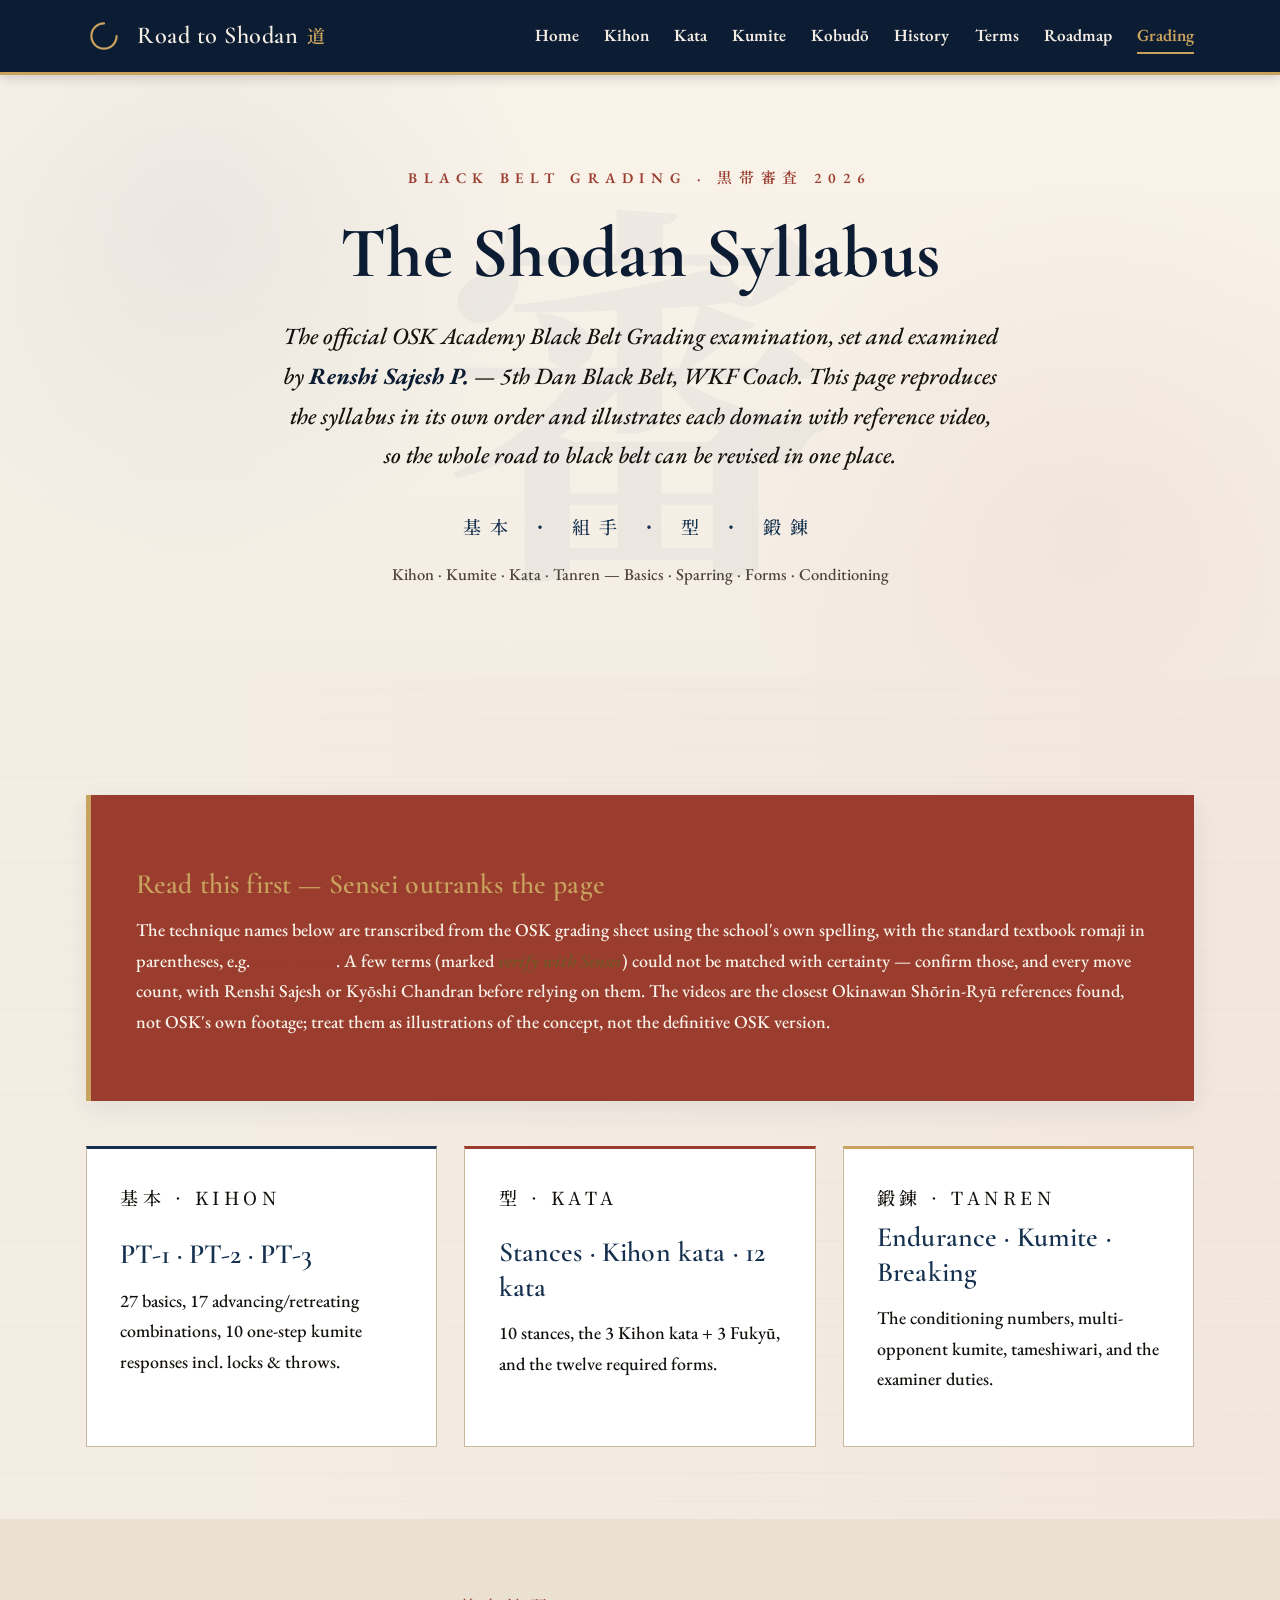
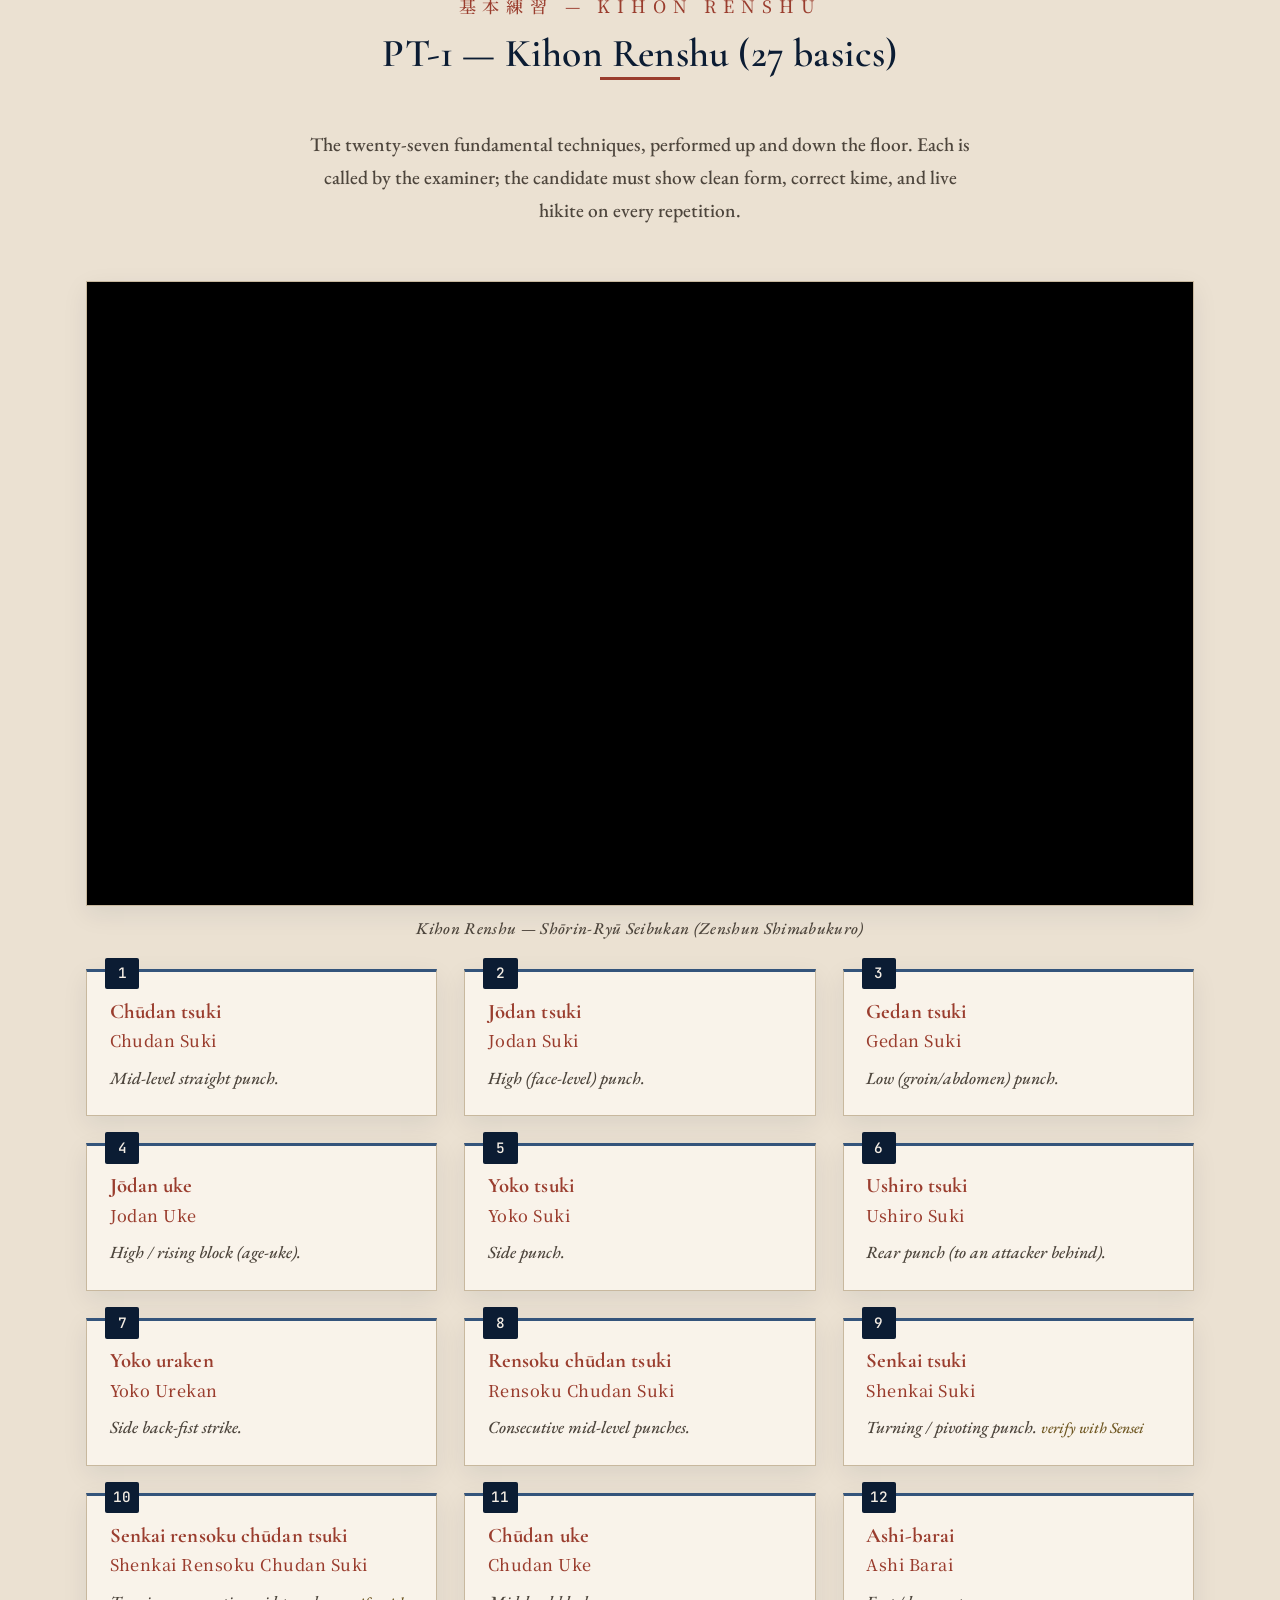
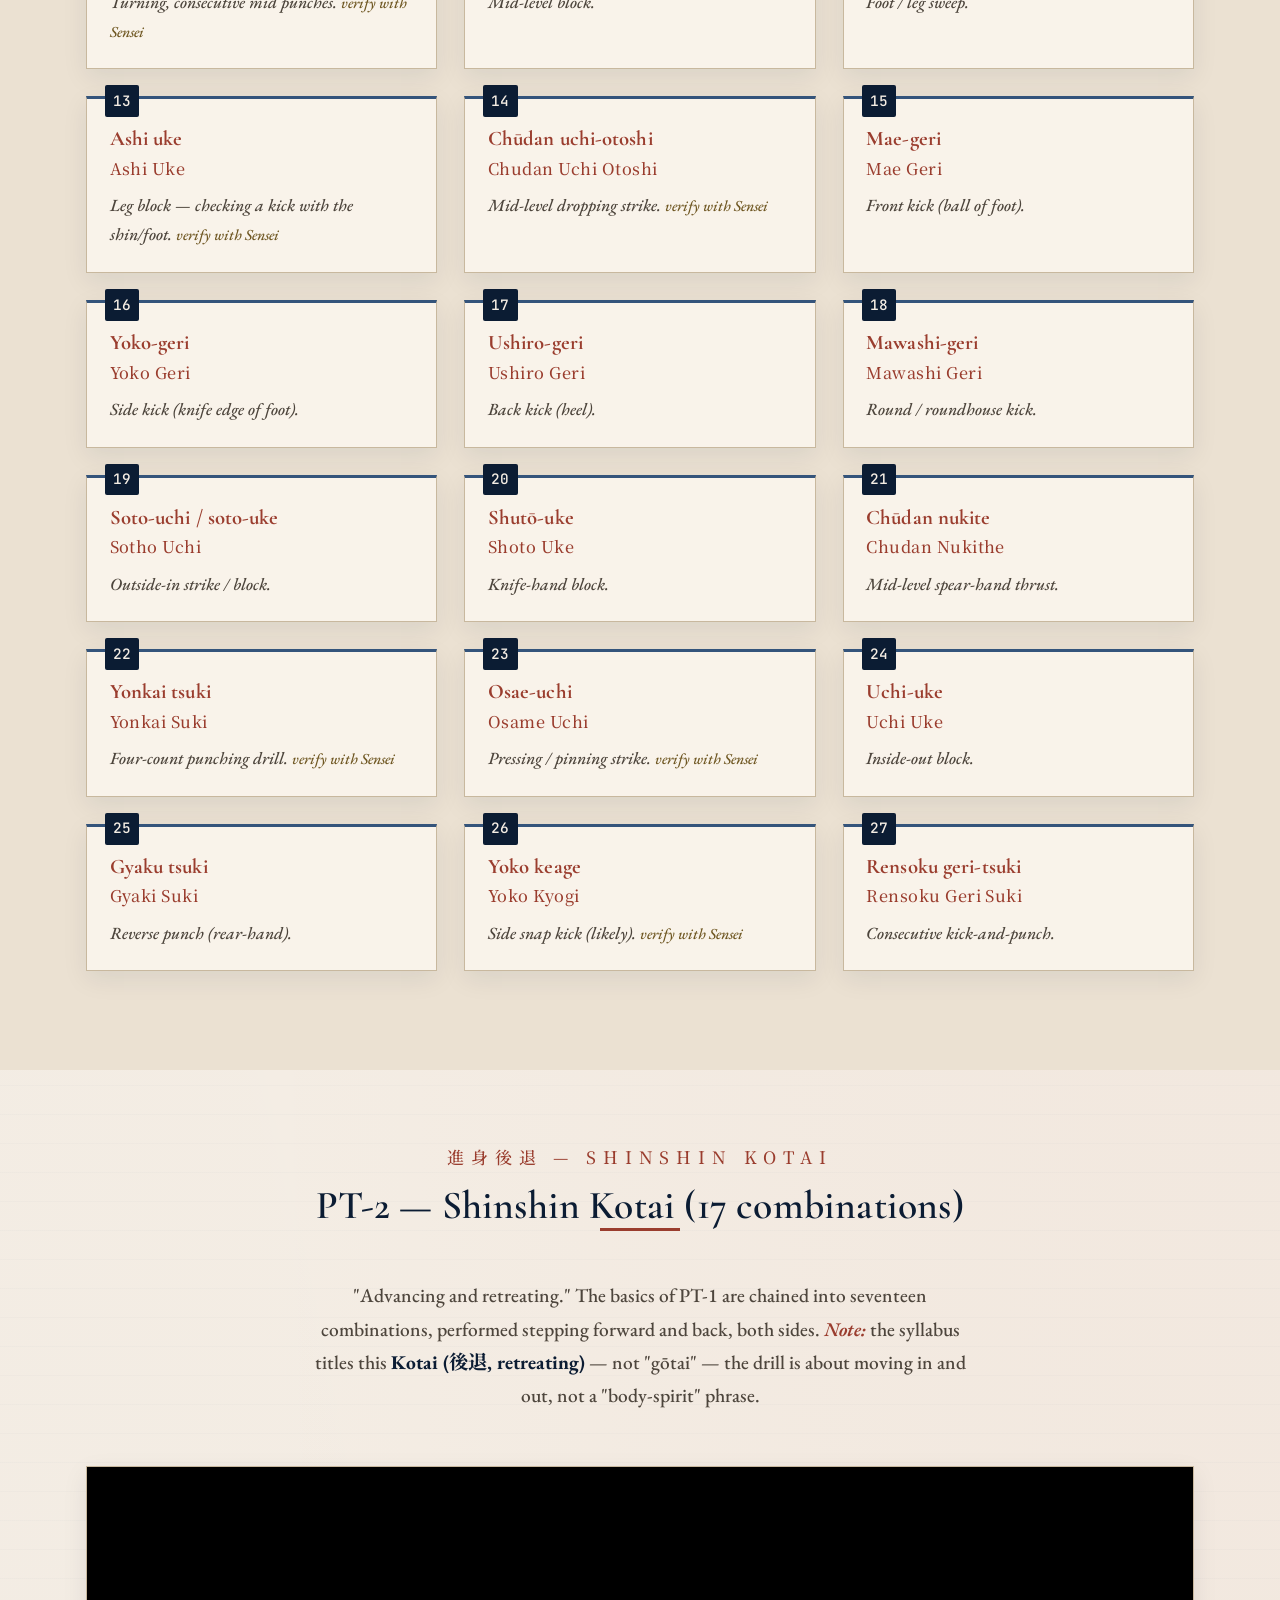
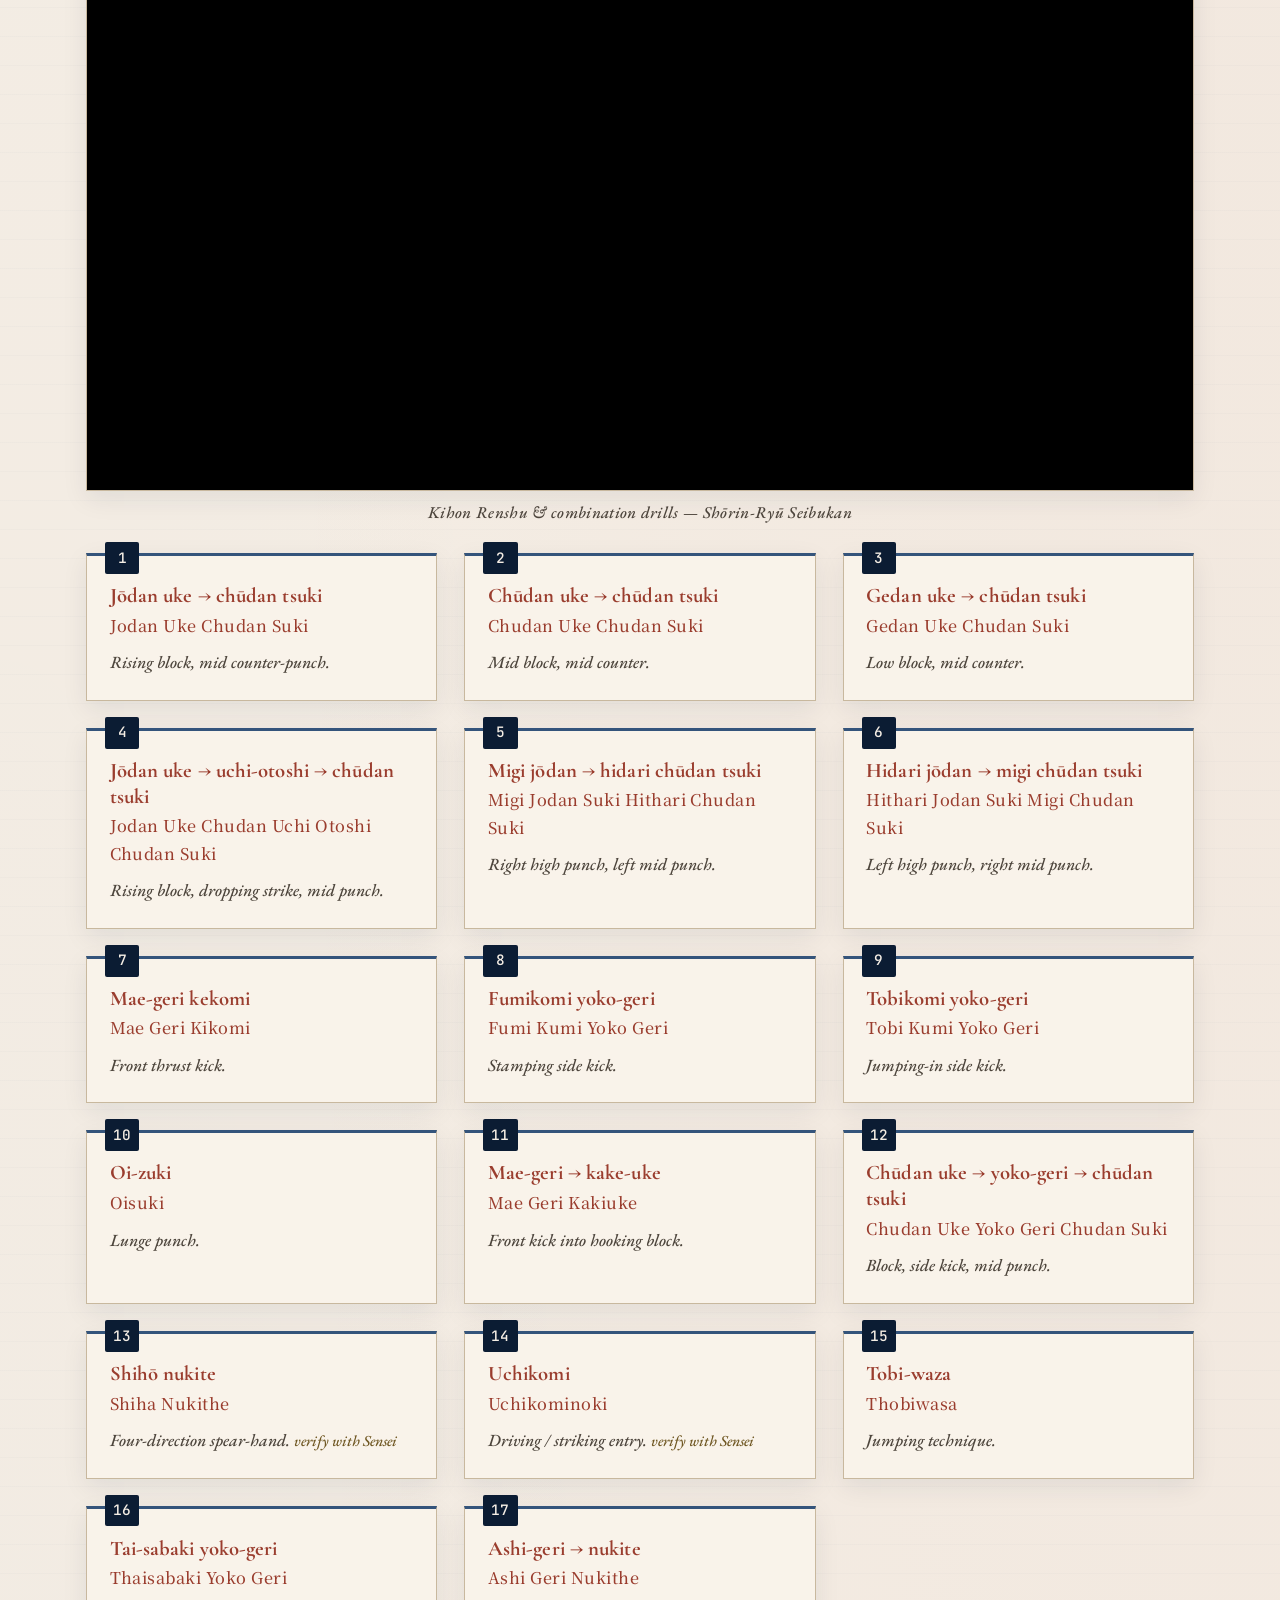
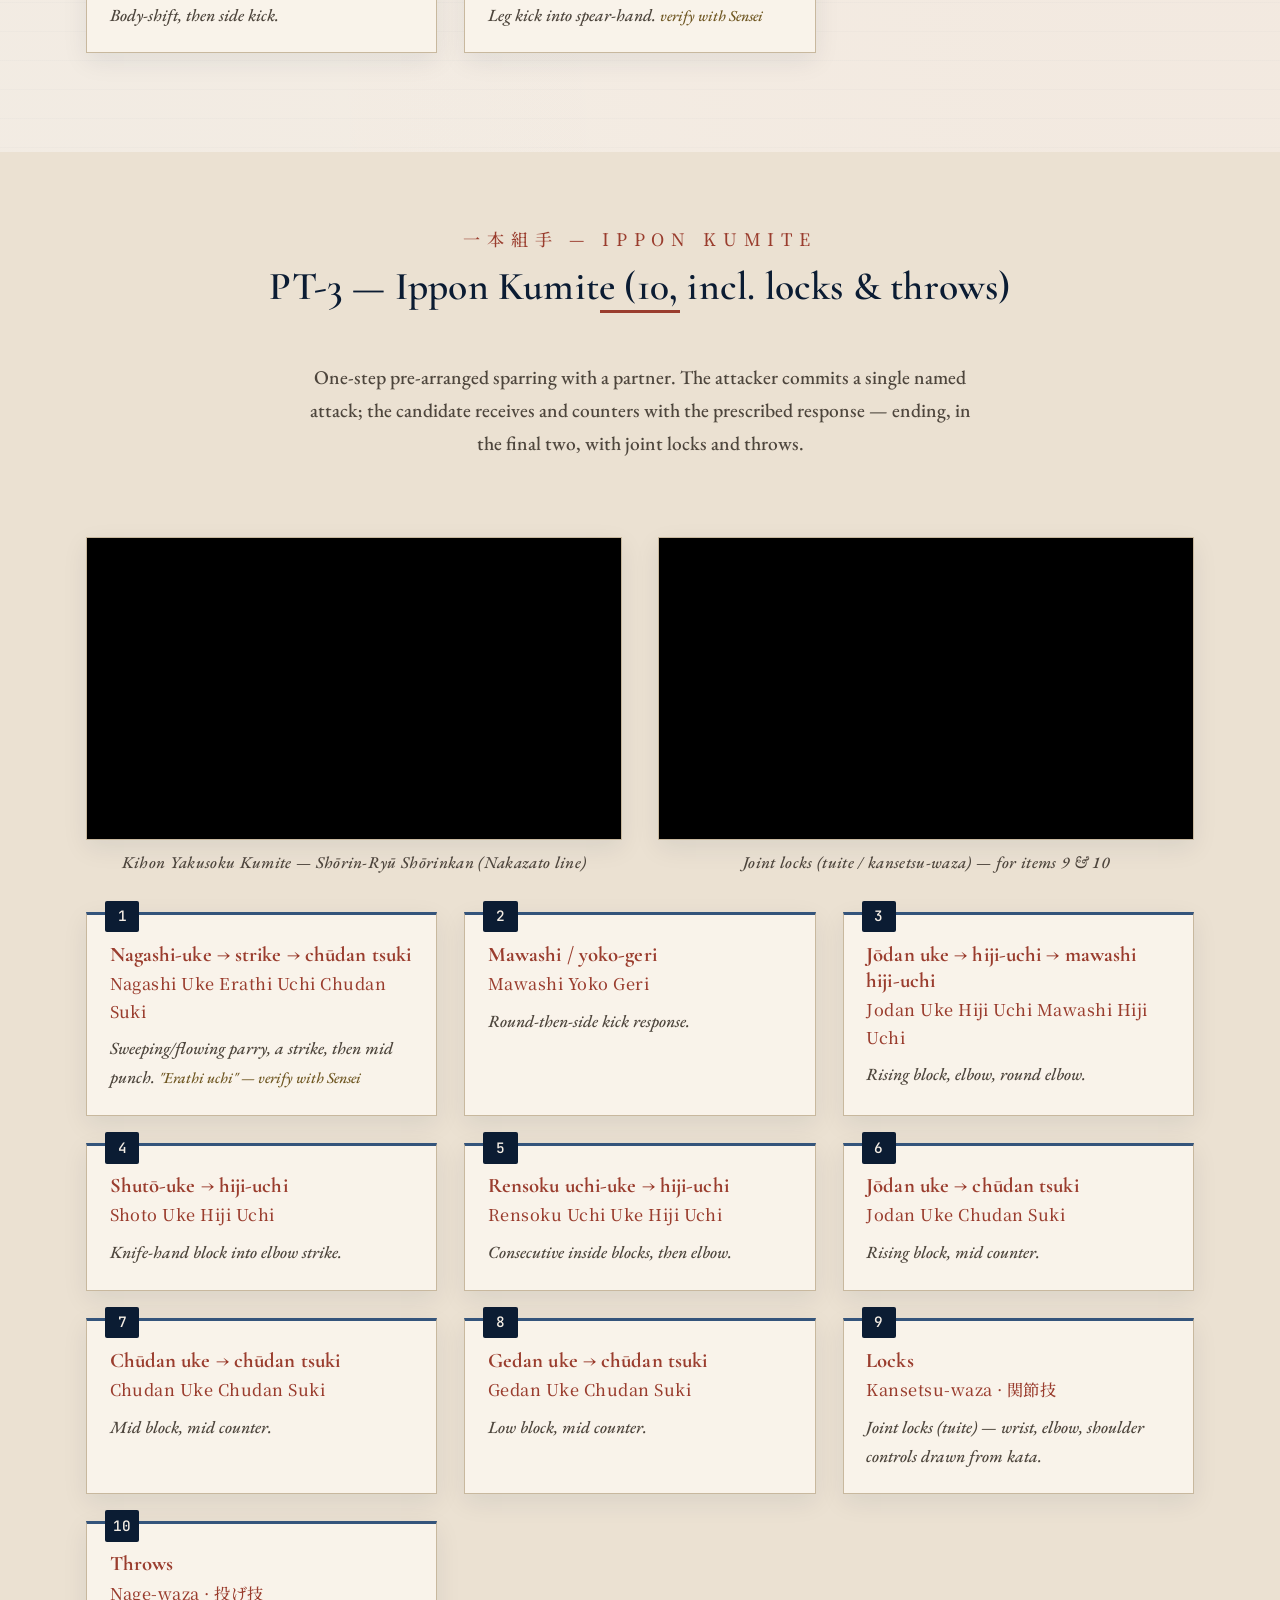
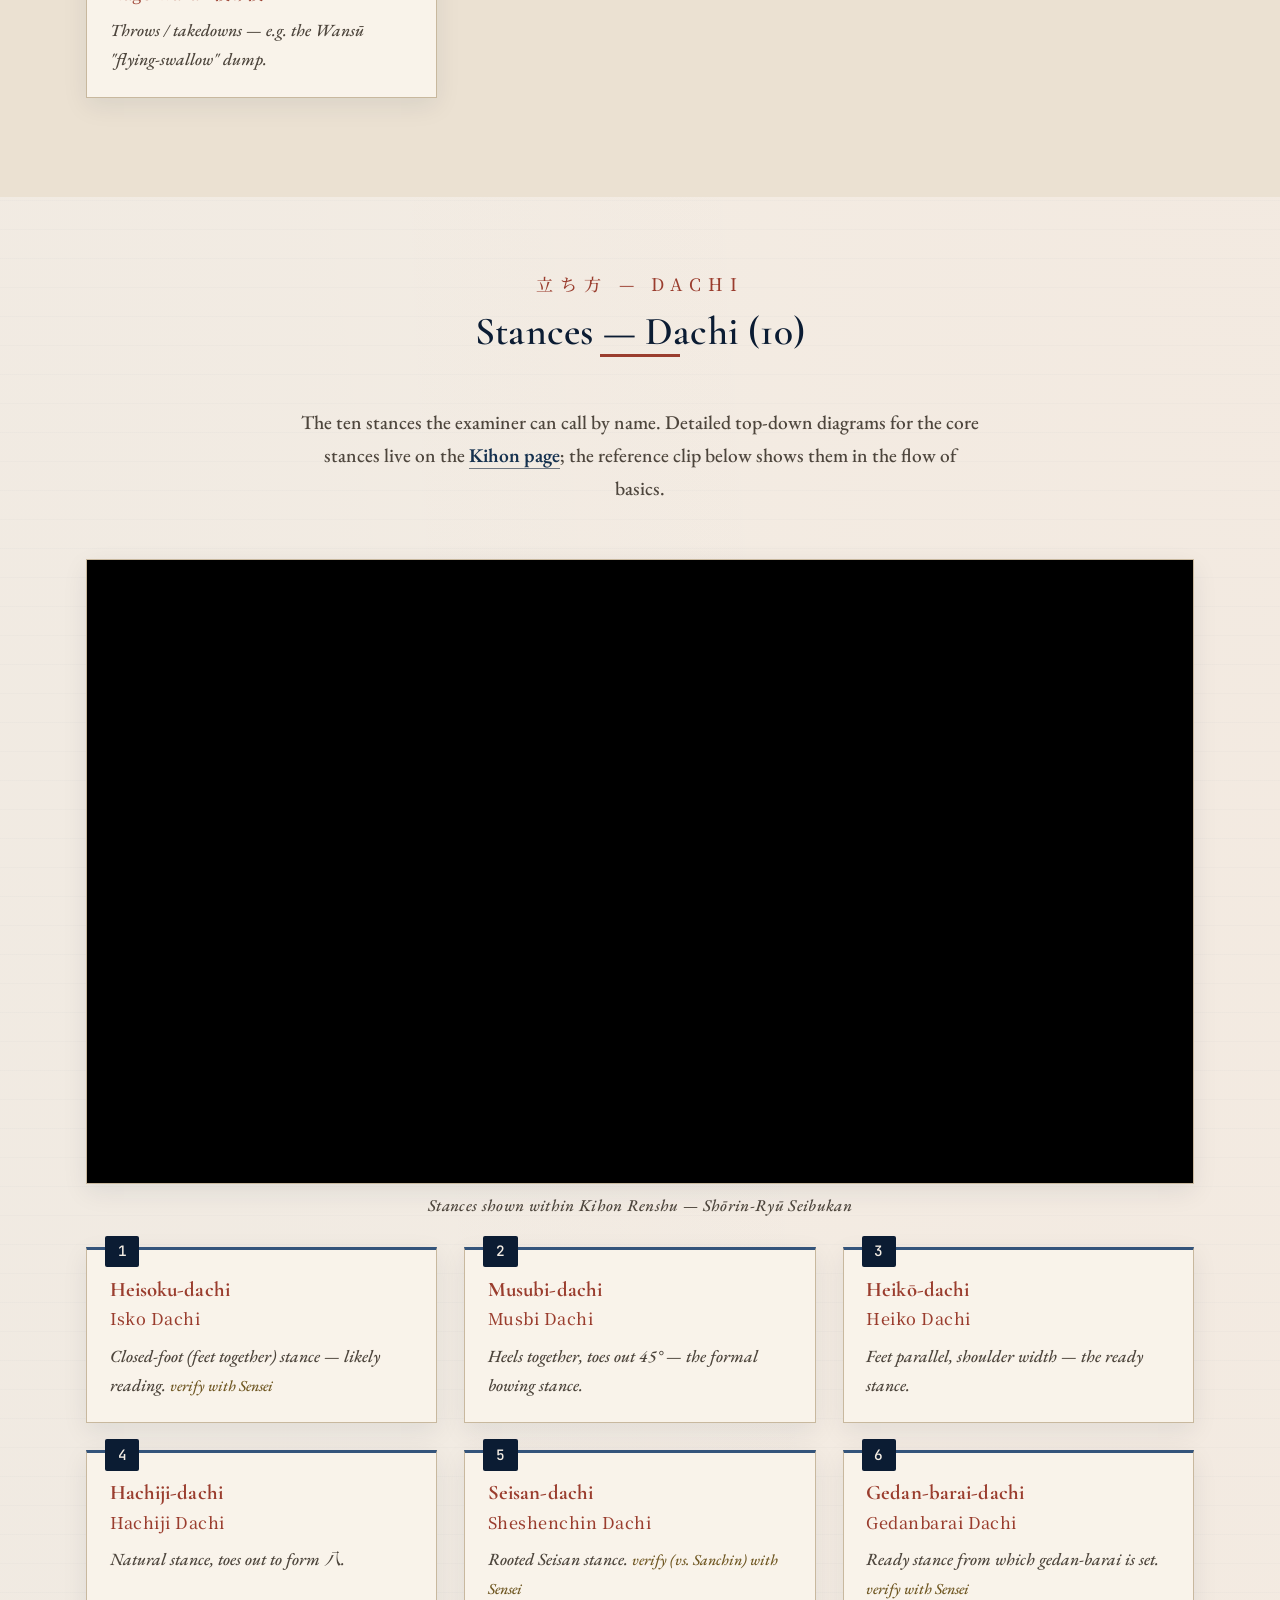
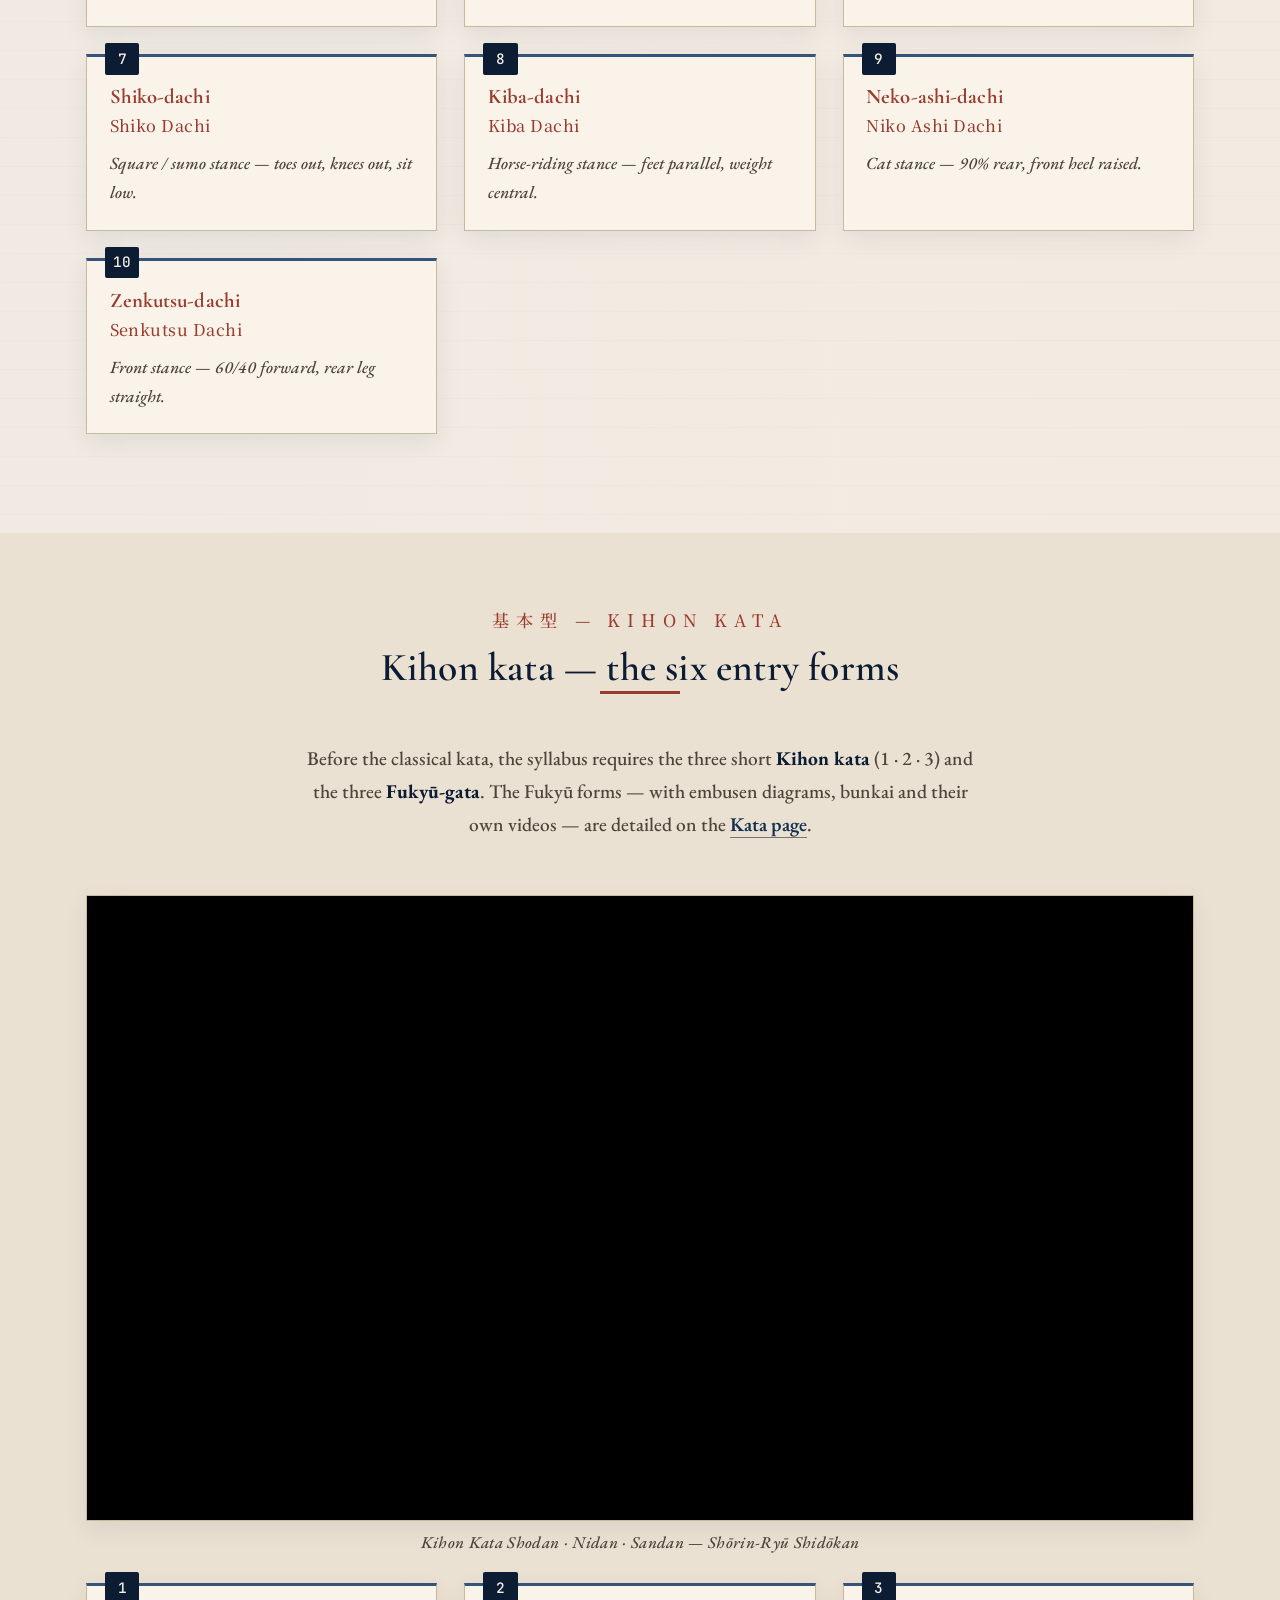
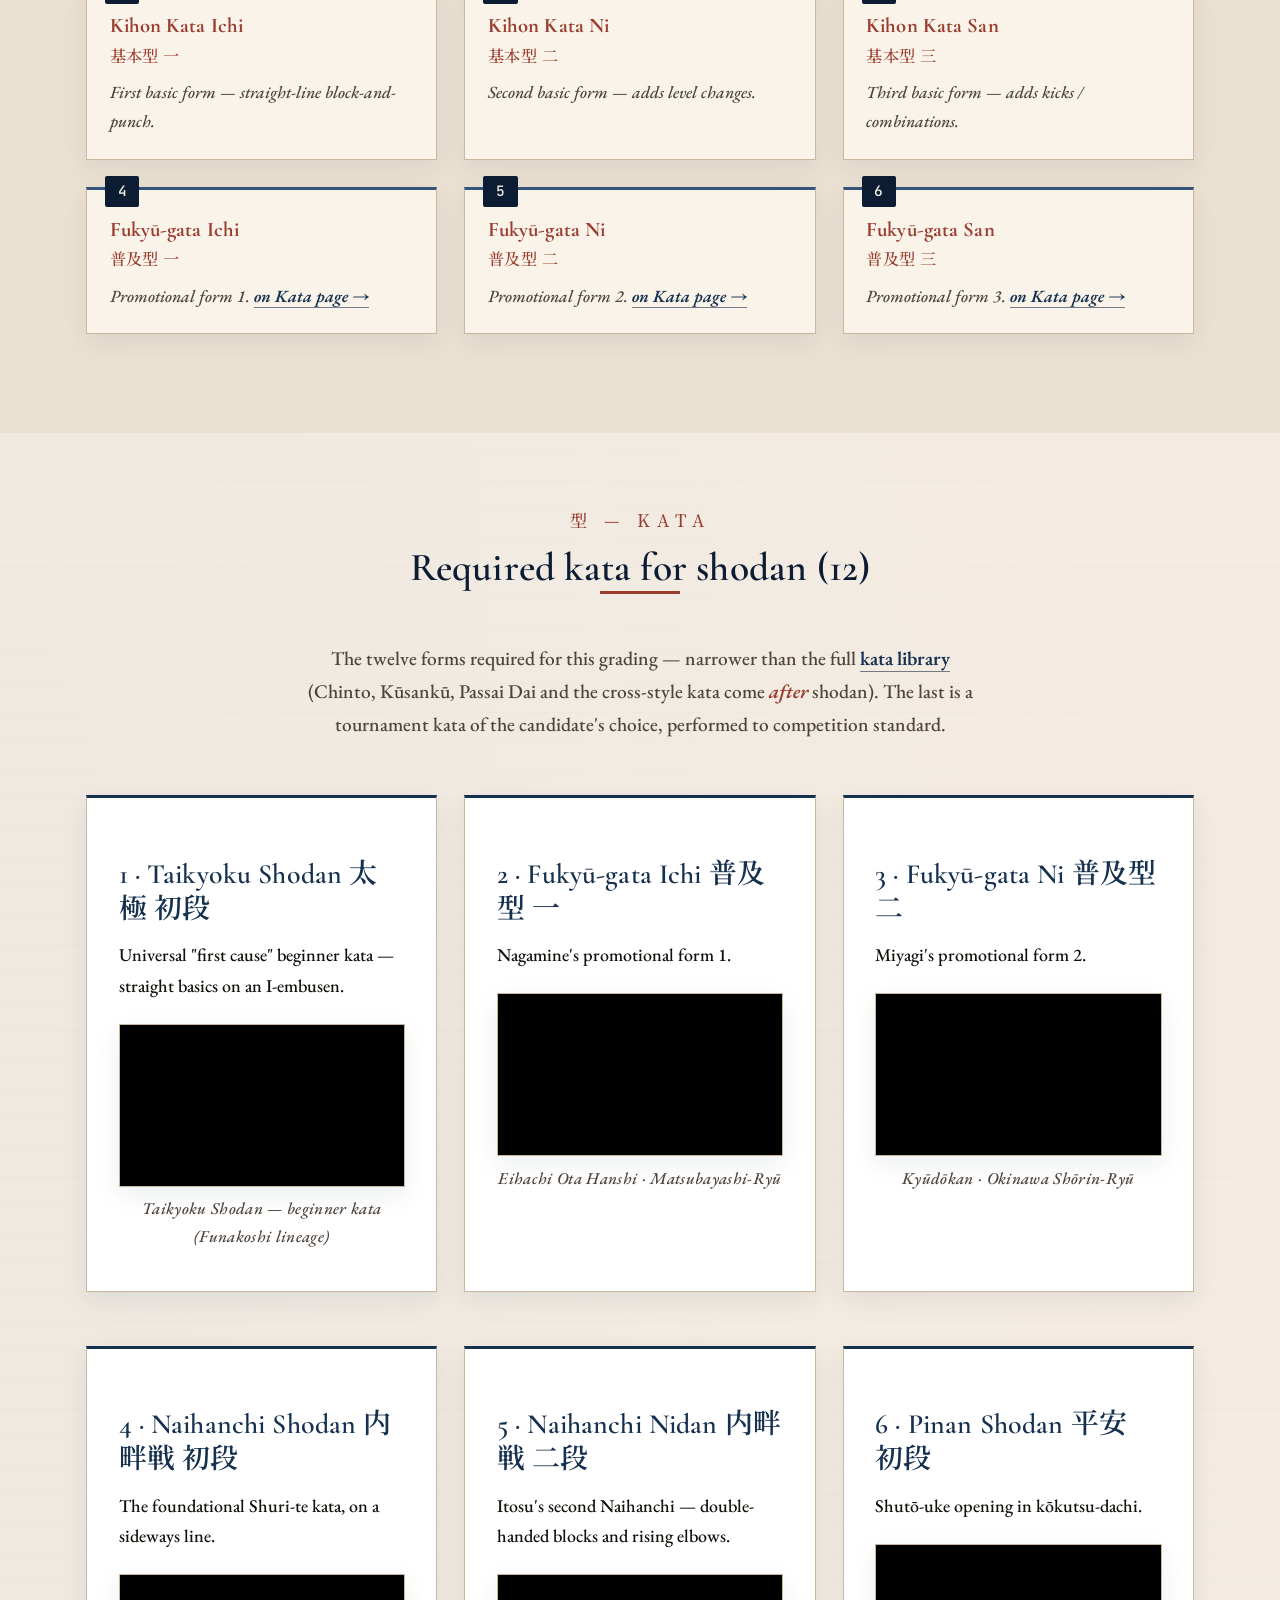
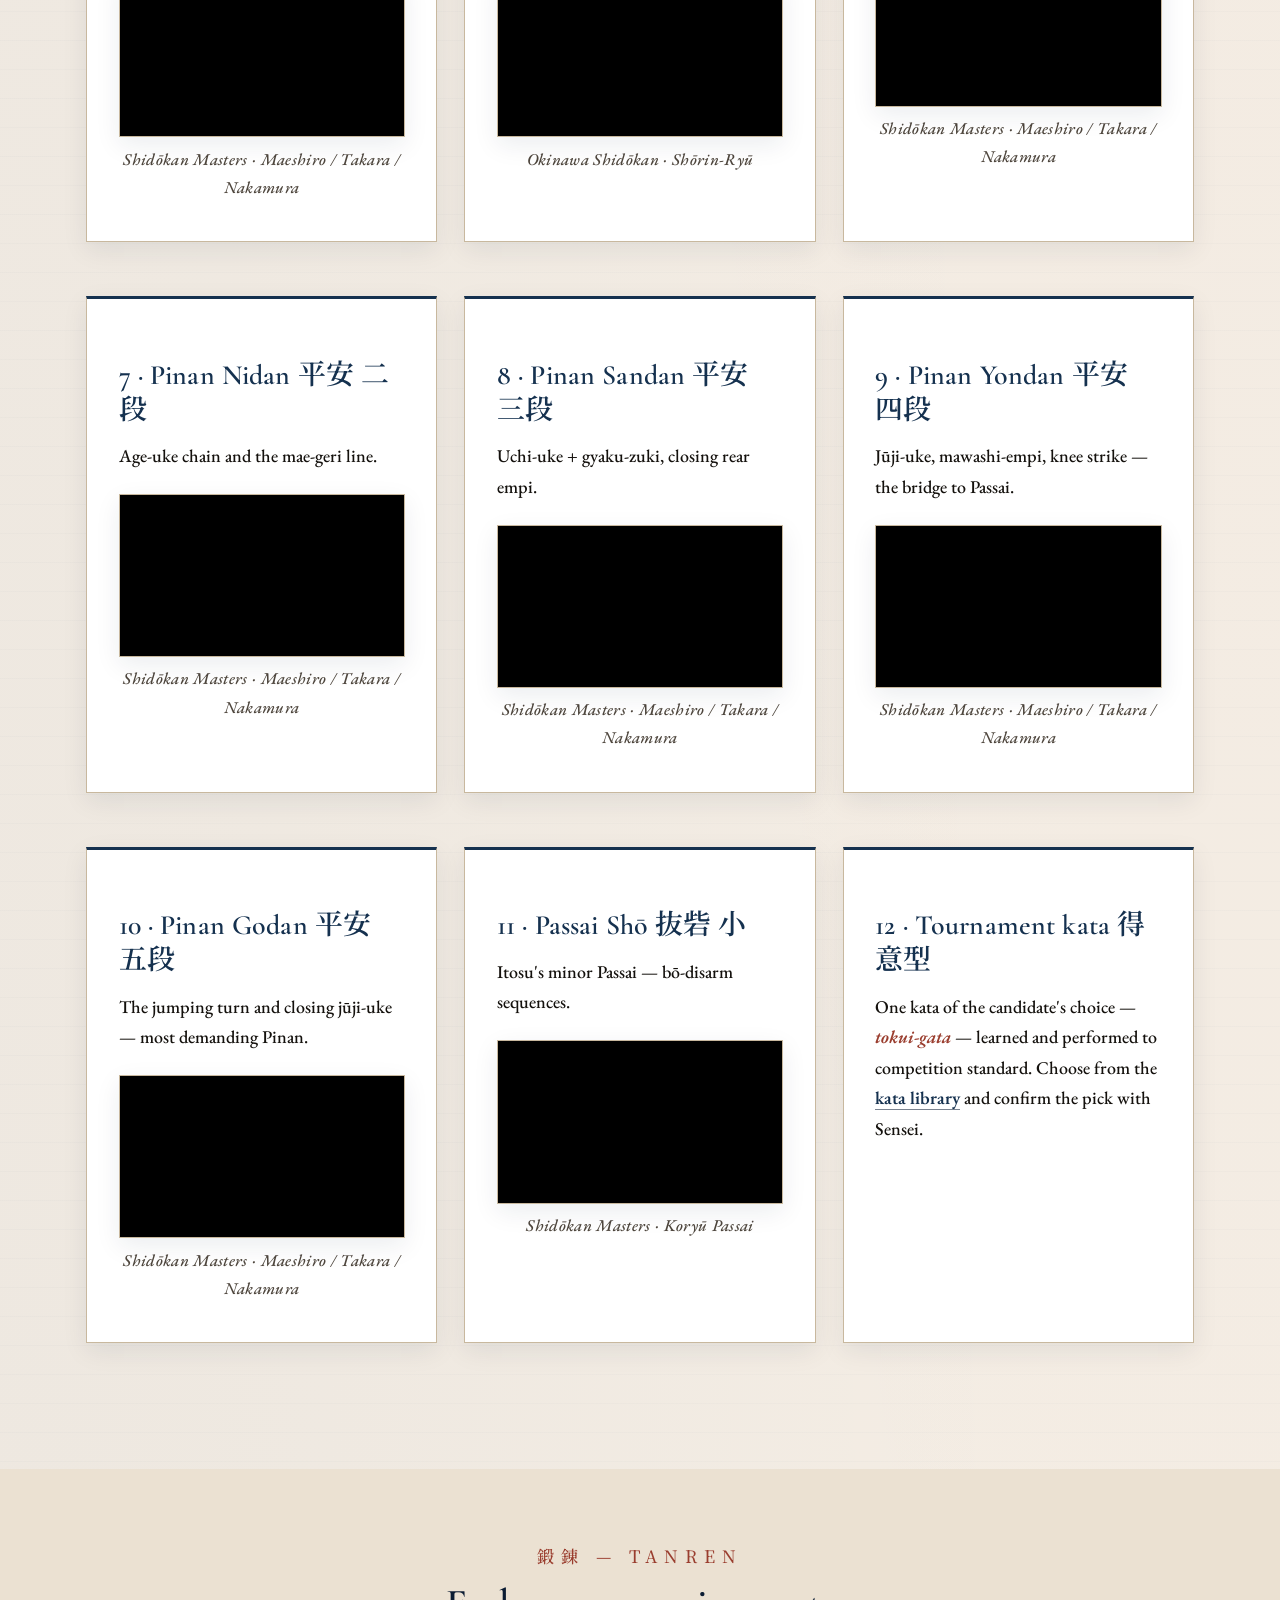
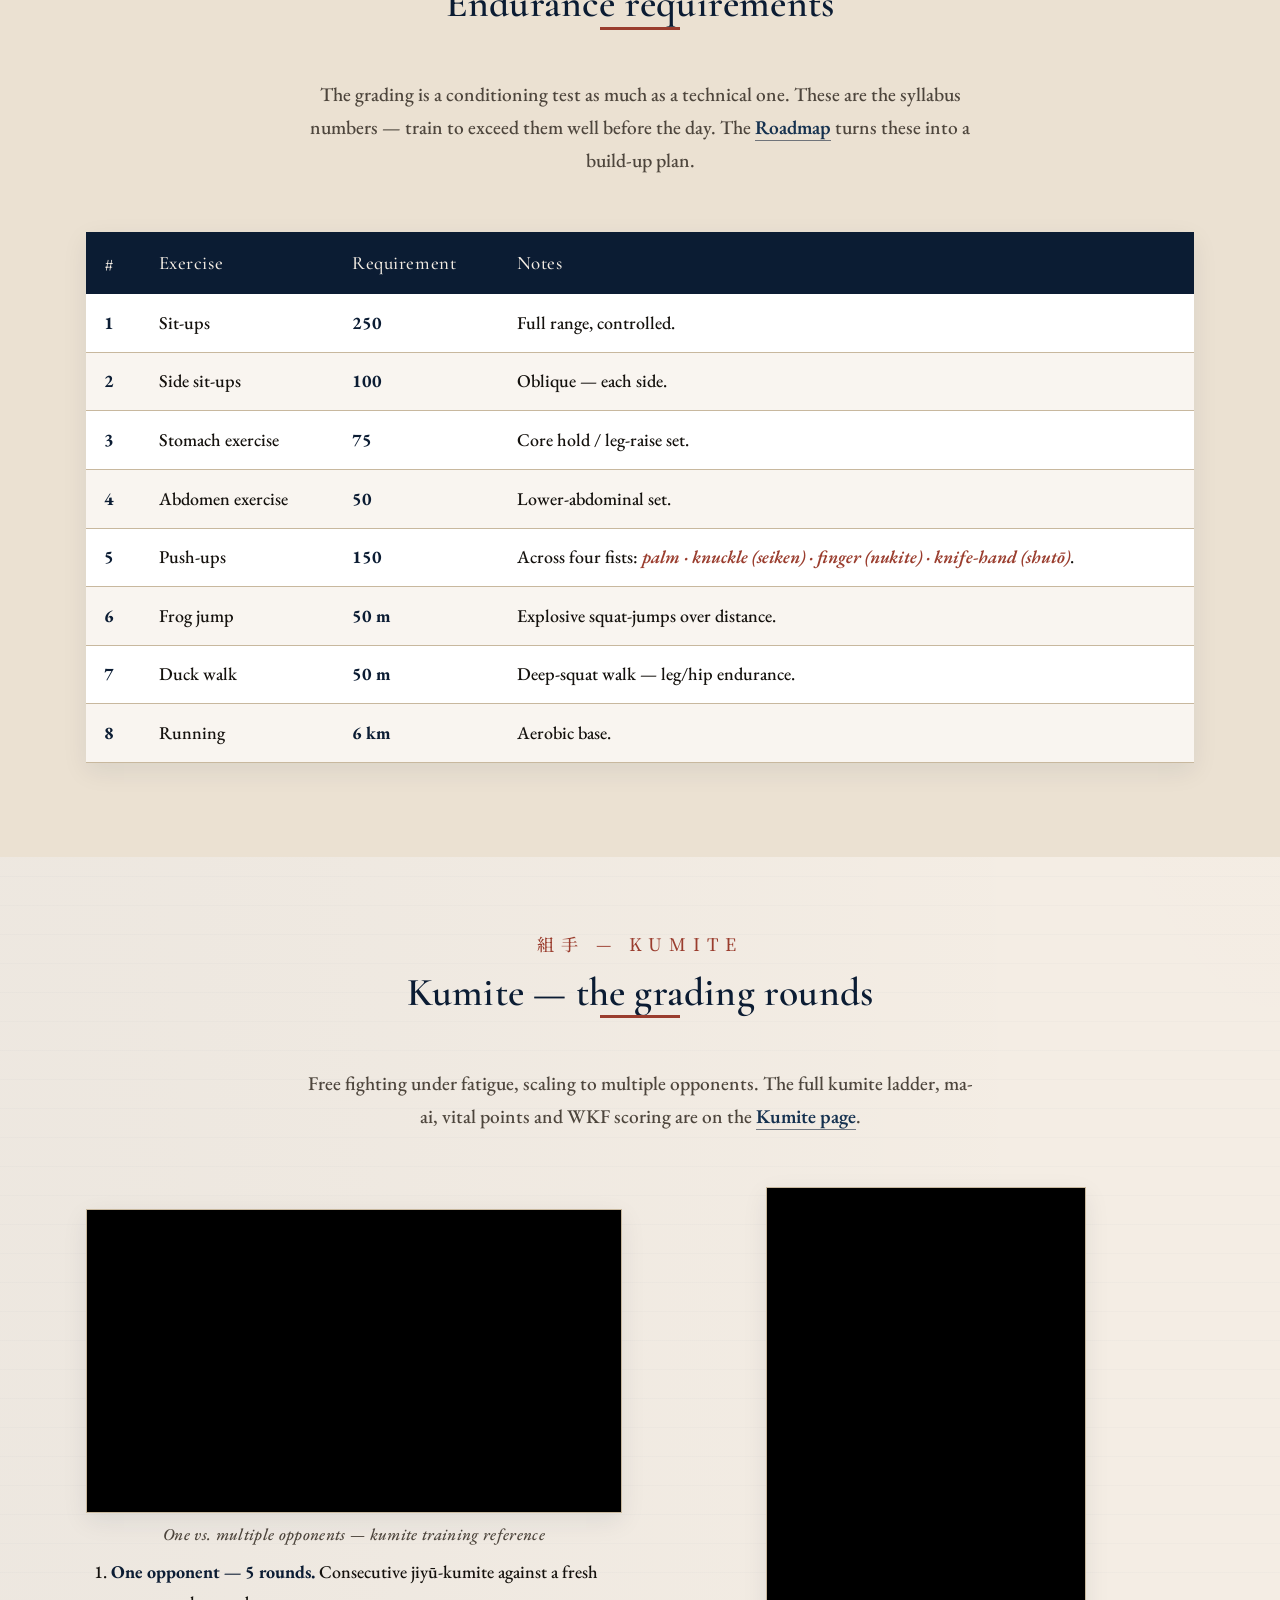
==== grading.html @ 1a78485a "Add Black Belt Grading 2026 syllabus page, video-illustrated New grading.html reproduces OSK's offic" ====
<!doctype html>
<html lang="en">
<head>
<meta charset="utf-8">
<meta name="viewport" content="width=device-width, initial-scale=1">
<title>Grading — Black Belt Syllabus 2026 · Road to Shodan</title>
<meta name="description" content="The OSK Academy Black Belt (Shodan) Grading 2026 syllabus, video-illustrated: PT-1 Kihon Renshu, PT-2 Shinshin Kotai, PT-3 Ippon Kumite, stances, kihon kata, required kata, endurance, kumite, tameshiwari, and examiner duties.">
<link rel="preconnect" href="https://fonts.googleapis.com">
<link rel="preconnect" href="https://fonts.gstatic.com" crossorigin>
<link href="https://fonts.googleapis.com/css2?family=Cormorant+Garamond:wght@400;500;600;700&family=EB+Garamond:wght@400;500;600&family=Noto+Serif+JP:wght@400;500;700&family=JetBrains+Mono:wght@400;500&display=swap" rel="stylesheet">
<link rel="stylesheet" href="assets/styles.css">
<!-- Cloudflare Web Analytics -->
<script defer src="https://static.cloudflareinsights.com/beacon.min.js" data-cf-beacon='{"token": "e20171382c37479f917e4cc268267b56"}'></script>
</head>
<body>

<header class="topnav">
  <div class="container">
    <a href="index.html" class="brand">
      <svg width="36" height="36" viewBox="0 0 100 100" aria-hidden="true">
        <defs><filter id="ink-mini" x="-20%" y="-20%" width="140%" height="140%"><feTurbulence type="fractalNoise" baseFrequency="0.6" numOctaves="2" seed="3"/><feDisplacementMap in="SourceGraphic" scale="2"/></filter></defs>
        <path d="M 85 50 A 35 35 0 1 1 50 15" fill="none" stroke="#c9a35e" stroke-width="6" stroke-linecap="round" filter="url(#ink-mini)"/>
      </svg>
      <span class="brand-text">Road to Shodan<span class="brand-jp">道</span></span>
    </a>
    <nav>
      <ul>
        <li><a href="index.html">Home</a></li>
        <li><a href="kihon.html">Kihon</a></li>
        <li><a href="kata.html">Kata</a></li>
        <li><a href="kumite.html">Kumite</a></li>
        <li><a href="kobudo.html">Kobudō</a></li>
        <li><a href="history.html">History</a></li>
        <li><a href="terminology.html">Terms</a></li>
        <li><a href="roadmap.html">Roadmap</a></li>
        <li><a href="grading.html" class="active">Grading</a></li>
      </ul>
    </nav>
  </div>
</header>

<section class="hero">
  <div class="kanji-watermark" aria-hidden="true">審</div>
  <div class="container">
    <p class="eyebrow">Black Belt Grading · 黒帯審査 2026</p>
    <h1>The Shodan Syllabus</h1>
    <p class="lede">The official OSK Academy Black Belt Grading examination, set and examined by <strong>Renshi Sajesh P.</strong> — 5th Dan Black Belt, WKF Coach. This page reproduces the syllabus in its own order and illustrates each domain with reference video, so the whole road to black belt can be revised in one place.</p>
    <p class="breadcrumb-jp">基本 ・ 組手 ・ 型 ・ 鍛錬</p>
    <p style="color: var(--gray-soft); font-size: 0.92rem;">Kihon · Kumite · Kata · Tanren — Basics · Sparring · Forms · Conditioning</p>
  </div>
</section>

<!-- ============ SOURCING / CAVEAT ============ -->
<section>
  <div class="container">
    <div class="callout warm">
      <h3>Read this first — Sensei outranks the page</h3>
      <p>The technique names below are transcribed from the OSK grading sheet using the school's own spelling, with the standard textbook romaji in parentheses, e.g. <em>Suki (tsuki)</em>. A few terms (marked <span style="color:var(--kincha-deep); font-style:italic;">verify with Sensei</span>) could not be matched with certainty — confirm those, and every move count, with Renshi Sajesh or Kyōshi Chandran before relying on them. The videos are the closest Okinawan Shōrin-Ryū references found, not OSK's own footage; treat them as illustrations of the concept, not the definitive OSK version.</p>
    </div>

    <div class="row-3 mt-4">
      <div class="card"><p class="card-jp">基本 · Kihon</p><h3>PT-1 · PT-2 · PT-3</h3><p>27 basics, 17 advancing/retreating combinations, 10 one-step kumite responses incl. locks &amp; throws.</p></div>
      <div class="card accent-beni"><p class="card-jp">型 · Kata</p><h3>Stances · Kihon kata · 12 kata</h3><p>10 stances, the 3 Kihon kata + 3 Fukyū, and the twelve required forms.</p></div>
      <div class="card accent-kincha"><p class="card-jp">鍛錬 · Tanren</p><h3>Endurance · Kumite · Breaking</h3><p>The conditioning numbers, multi-opponent kumite, tameshiwari, and the examiner duties.</p></div>
    </div>
  </div>
</section>

<!-- ============ PT-1 ============ -->
<section class="alt">
  <div class="container">
    <div class="section-title">
      <span class="jp">基本練習 — Kihon Renshu</span>
      <h2>PT-1 — Kihon Renshu (27 basics)</h2>
      <p class="lede">The twenty-seven fundamental techniques, performed up and down the floor. Each is called by the examiner; the candidate must show clean form, correct kime, and live hikite on every repetition.</p>
    </div>

    <div class="kata-video">
      <iframe loading="lazy" src="https://www.youtube-nocookie.com/embed/gDU-ydUV8do"
              title="Kihon Renshu — Okinawan Shōrin-Ryū basics reference"
              allow="accelerometer; autoplay; clipboard-write; encrypted-media; gyroscope; picture-in-picture" allowfullscreen></iframe>
    </div>
    <p class="kata-video-caption">Kihon Renshu — Shōrin-Ryū Seibukan (Zenshun Shimabukuro)</p>

    <div class="tech-grid">
      <div class="tech-card"><span class="syllabus-num">1</span><h4>Chūdan tsuki</h4><p class="name-jp">Chudan Suki</p><p class="gloss">Mid-level straight punch.</p></div>
      <div class="tech-card"><span class="syllabus-num">2</span><h4>Jōdan tsuki</h4><p class="name-jp">Jodan Suki</p><p class="gloss">High (face-level) punch.</p></div>
      <div class="tech-card"><span class="syllabus-num">3</span><h4>Gedan tsuki</h4><p class="name-jp">Gedan Suki</p><p class="gloss">Low (groin/abdomen) punch.</p></div>
      <div class="tech-card"><span class="syllabus-num">4</span><h4>Jōdan uke</h4><p class="name-jp">Jodan Uke</p><p class="gloss">High / rising block (age-uke).</p></div>
      <div class="tech-card"><span class="syllabus-num">5</span><h4>Yoko tsuki</h4><p class="name-jp">Yoko Suki</p><p class="gloss">Side punch.</p></div>
      <div class="tech-card"><span class="syllabus-num">6</span><h4>Ushiro tsuki</h4><p class="name-jp">Ushiro Suki</p><p class="gloss">Rear punch (to an attacker behind).</p></div>
      <div class="tech-card"><span class="syllabus-num">7</span><h4>Yoko uraken</h4><p class="name-jp">Yoko Urekan</p><p class="gloss">Side back-fist strike.</p></div>
      <div class="tech-card"><span class="syllabus-num">8</span><h4>Rensoku chūdan tsuki</h4><p class="name-jp">Rensoku Chudan Suki</p><p class="gloss">Consecutive mid-level punches.</p></div>
      <div class="tech-card"><span class="syllabus-num">9</span><h4>Senkai tsuki</h4><p class="name-jp">Shenkai Suki</p><p class="gloss">Turning / pivoting punch. <span class="verify">verify with Sensei</span></p></div>
      <div class="tech-card"><span class="syllabus-num">10</span><h4>Senkai rensoku chūdan tsuki</h4><p class="name-jp">Shenkai Rensoku Chudan Suki</p><p class="gloss">Turning, consecutive mid punches. <span class="verify">verify with Sensei</span></p></div>
      <div class="tech-card"><span class="syllabus-num">11</span><h4>Chūdan uke</h4><p class="name-jp">Chudan Uke</p><p class="gloss">Mid-level block.</p></div>
      <div class="tech-card"><span class="syllabus-num">12</span><h4>Ashi-barai</h4><p class="name-jp">Ashi Barai</p><p class="gloss">Foot / leg sweep.</p></div>
      <div class="tech-card"><span class="syllabus-num">13</span><h4>Ashi uke</h4><p class="name-jp">Ashi Uke</p><p class="gloss">Leg block — checking a kick with the shin/foot. <span class="verify">verify with Sensei</span></p></div>
      <div class="tech-card"><span class="syllabus-num">14</span><h4>Chūdan uchi-otoshi</h4><p class="name-jp">Chudan Uchi Otoshi</p><p class="gloss">Mid-level dropping strike. <span class="verify">verify with Sensei</span></p></div>
      <div class="tech-card"><span class="syllabus-num">15</span><h4>Mae-geri</h4><p class="name-jp">Mae Geri</p><p class="gloss">Front kick (ball of foot).</p></div>
      <div class="tech-card"><span class="syllabus-num">16</span><h4>Yoko-geri</h4><p class="name-jp">Yoko Geri</p><p class="gloss">Side kick (knife edge of foot).</p></div>
      <div class="tech-card"><span class="syllabus-num">17</span><h4>Ushiro-geri</h4><p class="name-jp">Ushiro Geri</p><p class="gloss">Back kick (heel).</p></div>
      <div class="tech-card"><span class="syllabus-num">18</span><h4>Mawashi-geri</h4><p class="name-jp">Mawashi Geri</p><p class="gloss">Round / roundhouse kick.</p></div>
      <div class="tech-card"><span class="syllabus-num">19</span><h4>Soto-uchi / soto-uke</h4><p class="name-jp">Sotho Uchi</p><p class="gloss">Outside-in strike / block.</p></div>
      <div class="tech-card"><span class="syllabus-num">20</span><h4>Shutō-uke</h4><p class="name-jp">Shoto Uke</p><p class="gloss">Knife-hand block.</p></div>
      <div class="tech-card"><span class="syllabus-num">21</span><h4>Chūdan nukite</h4><p class="name-jp">Chudan Nukithe</p><p class="gloss">Mid-level spear-hand thrust.</p></div>
      <div class="tech-card"><span class="syllabus-num">22</span><h4>Yonkai tsuki</h4><p class="name-jp">Yonkai Suki</p><p class="gloss">Four-count punching drill. <span class="verify">verify with Sensei</span></p></div>
      <div class="tech-card"><span class="syllabus-num">23</span><h4>Osae-uchi</h4><p class="name-jp">Osame Uchi</p><p class="gloss">Pressing / pinning strike. <span class="verify">verify with Sensei</span></p></div>
      <div class="tech-card"><span class="syllabus-num">24</span><h4>Uchi-uke</h4><p class="name-jp">Uchi Uke</p><p class="gloss">Inside-out block.</p></div>
      <div class="tech-card"><span class="syllabus-num">25</span><h4>Gyaku tsuki</h4><p class="name-jp">Gyaki Suki</p><p class="gloss">Reverse punch (rear-hand).</p></div>
      <div class="tech-card"><span class="syllabus-num">26</span><h4>Yoko keage</h4><p class="name-jp">Yoko Kyogi</p><p class="gloss">Side snap kick (likely). <span class="verify">verify with Sensei</span></p></div>
      <div class="tech-card"><span class="syllabus-num">27</span><h4>Rensoku geri-tsuki</h4><p class="name-jp">Rensoku Geri Suki</p><p class="gloss">Consecutive kick-and-punch.</p></div>
    </div>
  </div>
</section>

<!-- ============ PT-2 ============ -->
<section>
  <div class="container">
    <div class="section-title">
      <span class="jp">進身後退 — Shinshin Kotai</span>
      <h2>PT-2 — Shinshin Kotai (17 combinations)</h2>
      <p class="lede">"Advancing and retreating." The basics of PT-1 are chained into seventeen combinations, performed stepping forward and back, both sides. <em>Note:</em> the syllabus titles this <strong>Kotai (後退, retreating)</strong> — not "gōtai" — the drill is about moving in and out, not a "body-spirit" phrase.</p>
    </div>

    <div class="kata-video">
      <iframe loading="lazy" src="https://www.youtube-nocookie.com/embed/SO-N3SjUmDw"
              title="Kihon Renshu combination drills — Shōrin-Ryū reference"
              allow="accelerometer; autoplay; clipboard-write; encrypted-media; gyroscope; picture-in-picture" allowfullscreen></iframe>
    </div>
    <p class="kata-video-caption">Kihon Renshu &amp; combination drills — Shōrin-Ryū Seibukan</p>

    <div class="tech-grid">
      <div class="tech-card"><span class="syllabus-num">1</span><h4>Jōdan uke → chūdan tsuki</h4><p class="name-jp">Jodan Uke Chudan Suki</p><p class="gloss">Rising block, mid counter-punch.</p></div>
      <div class="tech-card"><span class="syllabus-num">2</span><h4>Chūdan uke → chūdan tsuki</h4><p class="name-jp">Chudan Uke Chudan Suki</p><p class="gloss">Mid block, mid counter.</p></div>
      <div class="tech-card"><span class="syllabus-num">3</span><h4>Gedan uke → chūdan tsuki</h4><p class="name-jp">Gedan Uke Chudan Suki</p><p class="gloss">Low block, mid counter.</p></div>
      <div class="tech-card"><span class="syllabus-num">4</span><h4>Jōdan uke → uchi-otoshi → chūdan tsuki</h4><p class="name-jp">Jodan Uke Chudan Uchi Otoshi Chudan Suki</p><p class="gloss">Rising block, dropping strike, mid punch.</p></div>
      <div class="tech-card"><span class="syllabus-num">5</span><h4>Migi jōdan → hidari chūdan tsuki</h4><p class="name-jp">Migi Jodan Suki Hithari Chudan Suki</p><p class="gloss">Right high punch, left mid punch.</p></div>
      <div class="tech-card"><span class="syllabus-num">6</span><h4>Hidari jōdan → migi chūdan tsuki</h4><p class="name-jp">Hithari Jodan Suki Migi Chudan Suki</p><p class="gloss">Left high punch, right mid punch.</p></div>
      <div class="tech-card"><span class="syllabus-num">7</span><h4>Mae-geri kekomi</h4><p class="name-jp">Mae Geri Kikomi</p><p class="gloss">Front thrust kick.</p></div>
      <div class="tech-card"><span class="syllabus-num">8</span><h4>Fumikomi yoko-geri</h4><p class="name-jp">Fumi Kumi Yoko Geri</p><p class="gloss">Stamping side kick.</p></div>
      <div class="tech-card"><span class="syllabus-num">9</span><h4>Tobikomi yoko-geri</h4><p class="name-jp">Tobi Kumi Yoko Geri</p><p class="gloss">Jumping-in side kick.</p></div>
      <div class="tech-card"><span class="syllabus-num">10</span><h4>Oi-zuki</h4><p class="name-jp">Oisuki</p><p class="gloss">Lunge punch.</p></div>
      <div class="tech-card"><span class="syllabus-num">11</span><h4>Mae-geri → kake-uke</h4><p class="name-jp">Mae Geri Kakiuke</p><p class="gloss">Front kick into hooking block.</p></div>
      <div class="tech-card"><span class="syllabus-num">12</span><h4>Chūdan uke → yoko-geri → chūdan tsuki</h4><p class="name-jp">Chudan Uke Yoko Geri Chudan Suki</p><p class="gloss">Block, side kick, mid punch.</p></div>
      <div class="tech-card"><span class="syllabus-num">13</span><h4>Shihō nukite</h4><p class="name-jp">Shiha Nukithe</p><p class="gloss">Four-direction spear-hand. <span class="verify">verify with Sensei</span></p></div>
      <div class="tech-card"><span class="syllabus-num">14</span><h4>Uchikomi</h4><p class="name-jp">Uchikominoki</p><p class="gloss">Driving / striking entry. <span class="verify">verify with Sensei</span></p></div>
      <div class="tech-card"><span class="syllabus-num">15</span><h4>Tobi-waza</h4><p class="name-jp">Thobiwasa</p><p class="gloss">Jumping technique.</p></div>
      <div class="tech-card"><span class="syllabus-num">16</span><h4>Tai-sabaki yoko-geri</h4><p class="name-jp">Thaisabaki Yoko Geri</p><p class="gloss">Body-shift, then side kick.</p></div>
      <div class="tech-card"><span class="syllabus-num">17</span><h4>Ashi-geri → nukite</h4><p class="name-jp">Ashi Geri Nukithe</p><p class="gloss">Leg kick into spear-hand. <span class="verify">verify with Sensei</span></p></div>
    </div>
  </div>
</section>

<!-- ============ PT-3 ============ -->
<section class="alt">
  <div class="container">
    <div class="section-title">
      <span class="jp">一本組手 — Ippon Kumite</span>
      <h2>PT-3 — Ippon Kumite (10, incl. locks &amp; throws)</h2>
      <p class="lede">One-step pre-arranged sparring with a partner. The attacker commits a single named attack; the candidate receives and counters with the prescribed response — ending, in the final two, with joint locks and throws.</p>
    </div>

    <div class="row-2">
      <div>
        <div class="kata-video">
          <iframe loading="lazy" src="https://www.youtube-nocookie.com/embed/gn_Toqp-XHw"
                  title="Kihon yakusoku ippon kumite — Shōrin-Ryū reference"
                  allow="accelerometer; autoplay; clipboard-write; encrypted-media; gyroscope; picture-in-picture" allowfullscreen></iframe>
        </div>
        <p class="kata-video-caption">Kihon Yakusoku Kumite — Shōrin-Ryū Shōrinkan (Nakazato line)</p>
      </div>
      <div>
        <div class="kata-video">
          <iframe loading="lazy" src="https://www.youtube-nocookie.com/embed/TTe6tE9AnoI"
                  title="Karate joint locks (tuite) reference"
                  allow="accelerometer; autoplay; clipboard-write; encrypted-media; gyroscope; picture-in-picture" allowfullscreen></iframe>
        </div>
        <p class="kata-video-caption">Joint locks (tuite / kansetsu-waza) — for items 9 &amp; 10</p>
      </div>
    </div>

    <div class="tech-grid">
      <div class="tech-card"><span class="syllabus-num">1</span><h4>Nagashi-uke → strike → chūdan tsuki</h4><p class="name-jp">Nagashi Uke Erathi Uchi Chudan Suki</p><p class="gloss">Sweeping/flowing parry, a strike, then mid punch. <span class="verify">"Erathi uchi" — verify with Sensei</span></p></div>
      <div class="tech-card"><span class="syllabus-num">2</span><h4>Mawashi / yoko-geri</h4><p class="name-jp">Mawashi Yoko Geri</p><p class="gloss">Round-then-side kick response.</p></div>
      <div class="tech-card"><span class="syllabus-num">3</span><h4>Jōdan uke → hiji-uchi → mawashi hiji-uchi</h4><p class="name-jp">Jodan Uke Hiji Uchi Mawashi Hiji Uchi</p><p class="gloss">Rising block, elbow, round elbow.</p></div>
      <div class="tech-card"><span class="syllabus-num">4</span><h4>Shutō-uke → hiji-uchi</h4><p class="name-jp">Shoto Uke Hiji Uchi</p><p class="gloss">Knife-hand block into elbow strike.</p></div>
      <div class="tech-card"><span class="syllabus-num">5</span><h4>Rensoku uchi-uke → hiji-uchi</h4><p class="name-jp">Rensoku Uchi Uke Hiji Uchi</p><p class="gloss">Consecutive inside blocks, then elbow.</p></div>
      <div class="tech-card"><span class="syllabus-num">6</span><h4>Jōdan uke → chūdan tsuki</h4><p class="name-jp">Jodan Uke Chudan Suki</p><p class="gloss">Rising block, mid counter.</p></div>
      <div class="tech-card"><span class="syllabus-num">7</span><h4>Chūdan uke → chūdan tsuki</h4><p class="name-jp">Chudan Uke Chudan Suki</p><p class="gloss">Mid block, mid counter.</p></div>
      <div class="tech-card"><span class="syllabus-num">8</span><h4>Gedan uke → chūdan tsuki</h4><p class="name-jp">Gedan Uke Chudan Suki</p><p class="gloss">Low block, mid counter.</p></div>
      <div class="tech-card"><span class="syllabus-num">9</span><h4>Locks</h4><p class="name-jp">Kansetsu-waza · 関節技</p><p class="gloss">Joint locks (tuite) — wrist, elbow, shoulder controls drawn from kata.</p></div>
      <div class="tech-card"><span class="syllabus-num">10</span><h4>Throws</h4><p class="name-jp">Nage-waza · 投げ技</p><p class="gloss">Throws / takedowns — e.g. the Wansū "flying-swallow" dump.</p></div>
    </div>
  </div>
</section>

<!-- ============ STANCES ============ -->
<section>
  <div class="container">
    <div class="section-title">
      <span class="jp">立ち方 — Dachi</span>
      <h2>Stances — Dachi (10)</h2>
      <p class="lede">The ten stances the examiner can call by name. Detailed top-down diagrams for the core stances live on the <a href="kihon.html">Kihon page</a>; the reference clip below shows them in the flow of basics.</p>
    </div>

    <div class="kata-video">
      <iframe loading="lazy" src="https://www.youtube-nocookie.com/embed/gDU-ydUV8do"
              title="Shōrin-Ryū stances shown within Kihon Renshu"
              allow="accelerometer; autoplay; clipboard-write; encrypted-media; gyroscope; picture-in-picture" allowfullscreen></iframe>
    </div>
    <p class="kata-video-caption">Stances shown within Kihon Renshu — Shōrin-Ryū Seibukan</p>

    <div class="tech-grid">
      <div class="tech-card"><span class="syllabus-num">1</span><h4>Heisoku-dachi</h4><p class="name-jp">Isko Dachi</p><p class="gloss">Closed-foot (feet together) stance — likely reading. <span class="verify">verify with Sensei</span></p></div>
      <div class="tech-card"><span class="syllabus-num">2</span><h4>Musubi-dachi</h4><p class="name-jp">Musbi Dachi</p><p class="gloss">Heels together, toes out 45° — the formal bowing stance.</p></div>
      <div class="tech-card"><span class="syllabus-num">3</span><h4>Heikō-dachi</h4><p class="name-jp">Heiko Dachi</p><p class="gloss">Feet parallel, shoulder width — the ready stance.</p></div>
      <div class="tech-card"><span class="syllabus-num">4</span><h4>Hachiji-dachi</h4><p class="name-jp">Hachiji Dachi</p><p class="gloss">Natural stance, toes out to form 八.</p></div>
      <div class="tech-card"><span class="syllabus-num">5</span><h4>Seisan-dachi</h4><p class="name-jp">Sheshenchin Dachi</p><p class="gloss">Rooted Seisan stance. <span class="verify">verify (vs. Sanchin) with Sensei</span></p></div>
      <div class="tech-card"><span class="syllabus-num">6</span><h4>Gedan-barai-dachi</h4><p class="name-jp">Gedanbarai Dachi</p><p class="gloss">Ready stance from which gedan-barai is set. <span class="verify">verify with Sensei</span></p></div>
      <div class="tech-card"><span class="syllabus-num">7</span><h4>Shiko-dachi</h4><p class="name-jp">Shiko Dachi</p><p class="gloss">Square / sumo stance — toes out, knees out, sit low.</p></div>
      <div class="tech-card"><span class="syllabus-num">8</span><h4>Kiba-dachi</h4><p class="name-jp">Kiba Dachi</p><p class="gloss">Horse-riding stance — feet parallel, weight central.</p></div>
      <div class="tech-card"><span class="syllabus-num">9</span><h4>Neko-ashi-dachi</h4><p class="name-jp">Niko Ashi Dachi</p><p class="gloss">Cat stance — 90% rear, front heel raised.</p></div>
      <div class="tech-card"><span class="syllabus-num">10</span><h4>Zenkutsu-dachi</h4><p class="name-jp">Senkutsu Dachi</p><p class="gloss">Front stance — 60/40 forward, rear leg straight.</p></div>
    </div>
  </div>
</section>

<!-- ============ KIHON KATA ============ -->
<section class="alt">
  <div class="container">
    <div class="section-title">
      <span class="jp">基本型 — Kihon Kata</span>
      <h2>Kihon kata — the six entry forms</h2>
      <p class="lede">Before the classical kata, the syllabus requires the three short <strong>Kihon kata</strong> (1 · 2 · 3) and the three <strong>Fukyū-gata</strong>. The Fukyū forms — with embusen diagrams, bunkai and their own videos — are detailed on the <a href="kata.html">Kata page</a>.</p>
    </div>

    <div class="kata-video">
      <iframe loading="lazy" src="https://www.youtube-nocookie.com/embed/DiAArWdpljc"
              title="Kihon Kata Shodan, Nidan and Sandan — Shōrin-Ryū Shidōkan"
              allow="accelerometer; autoplay; clipboard-write; encrypted-media; gyroscope; picture-in-picture" allowfullscreen></iframe>
    </div>
    <p class="kata-video-caption">Kihon Kata Shodan · Nidan · Sandan — Shōrin-Ryū Shidōkan</p>

    <div class="tech-grid">
      <div class="tech-card"><span class="syllabus-num">1</span><h4>Kihon Kata Ichi</h4><p class="name-jp">基本型 一</p><p class="gloss">First basic form — straight-line block-and-punch.</p></div>
      <div class="tech-card"><span class="syllabus-num">2</span><h4>Kihon Kata Ni</h4><p class="name-jp">基本型 二</p><p class="gloss">Second basic form — adds level changes.</p></div>
      <div class="tech-card"><span class="syllabus-num">3</span><h4>Kihon Kata San</h4><p class="name-jp">基本型 三</p><p class="gloss">Third basic form — adds kicks / combinations.</p></div>
      <div class="tech-card"><span class="syllabus-num">4</span><h4>Fukyū-gata Ichi</h4><p class="name-jp">普及型 一</p><p class="gloss">Promotional form 1. <a href="kata.html#fukyu">on Kata page →</a></p></div>
      <div class="tech-card"><span class="syllabus-num">5</span><h4>Fukyū-gata Ni</h4><p class="name-jp">普及型 二</p><p class="gloss">Promotional form 2. <a href="kata.html#fukyu">on Kata page →</a></p></div>
      <div class="tech-card"><span class="syllabus-num">6</span><h4>Fukyū-gata San</h4><p class="name-jp">普及型 三</p><p class="gloss">Promotional form 3. <a href="kata.html#fukyu">on Kata page →</a></p></div>
    </div>
  </div>
</section>

<!-- ============ REQUIRED KATA ============ -->
<section>
  <div class="container">
    <div class="section-title">
      <span class="jp">型 — Kata</span>
      <h2>Required kata for shodan (12)</h2>
      <p class="lede">The twelve forms required for this grading — narrower than the full <a href="kata.html">kata library</a> (Chinto, Kūsankū, Passai Dai and the cross-style kata come <em>after</em> shodan). The last is a tournament kata of the candidate's choice, performed to competition standard.</p>
    </div>

    <div class="tech-grid">
      <div class="kata-card"><h3>1 · Taikyoku Shodan <span class="kanji">太極 初段</span></h3><p>Universal "first cause" beginner kata — straight basics on an I-embusen.</p>
        <div class="kata-video"><iframe loading="lazy" src="https://www.youtube-nocookie.com/embed/DDNBBuEkN1o" title="Taikyoku Shodan reference" allow="accelerometer; autoplay; clipboard-write; encrypted-media; gyroscope; picture-in-picture" allowfullscreen></iframe></div>
        <p class="kata-video-caption">Taikyoku Shodan — beginner kata (Funakoshi lineage)</p></div>

      <div class="kata-card"><h3>2 · Fukyū-gata Ichi <span class="kanji">普及型 一</span></h3><p>Nagamine's promotional form 1.</p>
        <div class="kata-video"><iframe loading="lazy" src="https://www.youtube-nocookie.com/embed/vOeIFAVUDcQ" title="Fukyū-gata Ichi reference" allow="accelerometer; autoplay; clipboard-write; encrypted-media; gyroscope; picture-in-picture" allowfullscreen></iframe></div>
        <p class="kata-video-caption">Eihachi Ota Hanshi · Matsubayashi-Ryū</p></div>

      <div class="kata-card"><h3>3 · Fukyū-gata Ni <span class="kanji">普及型 二</span></h3><p>Miyagi's promotional form 2.</p>
        <div class="kata-video"><iframe loading="lazy" src="https://www.youtube-nocookie.com/embed/cO_DdcqE0DA" title="Fukyū-gata Ni reference" allow="accelerometer; autoplay; clipboard-write; encrypted-media; gyroscope; picture-in-picture" allowfullscreen></iframe></div>
        <p class="kata-video-caption">Kyūdōkan · Okinawa Shōrin-Ryū</p></div>

      <div class="kata-card"><h3>4 · Naihanchi Shodan <span class="kanji">内畔戦 初段</span></h3><p>The foundational Shuri-te kata, on a sideways line.</p>
        <div class="kata-video"><iframe loading="lazy" src="https://www.youtube-nocookie.com/embed/vewbBy4dUEo" title="Naihanchi Shodan reference" allow="accelerometer; autoplay; clipboard-write; encrypted-media; gyroscope; picture-in-picture" allowfullscreen></iframe></div>
        <p class="kata-video-caption">Shidōkan Masters · Maeshiro / Takara / Nakamura</p></div>

      <div class="kata-card"><h3>5 · Naihanchi Nidan <span class="kanji">内畔戦 二段</span></h3><p>Itosu's second Naihanchi — double-handed blocks and rising elbows.</p>
        <div class="kata-video"><iframe loading="lazy" src="https://www.youtube-nocookie.com/embed/ArYH6sx4S7k" title="Naihanchi Nidan reference" allow="accelerometer; autoplay; clipboard-write; encrypted-media; gyroscope; picture-in-picture" allowfullscreen></iframe></div>
        <p class="kata-video-caption">Okinawa Shidōkan · Shōrin-Ryū</p></div>

      <div class="kata-card"><h3>6 · Pinan Shodan <span class="kanji">平安 初段</span></h3><p>Shutō-uke opening in kōkutsu-dachi.</p>
        <div class="kata-video"><iframe loading="lazy" src="https://www.youtube-nocookie.com/embed/MQOe5o1CEV0" title="Pinan Shodan reference" allow="accelerometer; autoplay; clipboard-write; encrypted-media; gyroscope; picture-in-picture" allowfullscreen></iframe></div>
        <p class="kata-video-caption">Shidōkan Masters · Maeshiro / Takara / Nakamura</p></div>

      <div class="kata-card"><h3>7 · Pinan Nidan <span class="kanji">平安 二段</span></h3><p>Age-uke chain and the mae-geri line.</p>
        <div class="kata-video"><iframe loading="lazy" src="https://www.youtube-nocookie.com/embed/xx3yKGbZiK8" title="Pinan Nidan reference" allow="accelerometer; autoplay; clipboard-write; encrypted-media; gyroscope; picture-in-picture" allowfullscreen></iframe></div>
        <p class="kata-video-caption">Shidōkan Masters · Maeshiro / Takara / Nakamura</p></div>

      <div class="kata-card"><h3>8 · Pinan Sandan <span class="kanji">平安 三段</span></h3><p>Uchi-uke + gyaku-zuki, closing rear empi.</p>
        <div class="kata-video"><iframe loading="lazy" src="https://www.youtube-nocookie.com/embed/Tt4moUVxNjM" title="Pinan Sandan reference" allow="accelerometer; autoplay; clipboard-write; encrypted-media; gyroscope; picture-in-picture" allowfullscreen></iframe></div>
        <p class="kata-video-caption">Shidōkan Masters · Maeshiro / Takara / Nakamura</p></div>

      <div class="kata-card"><h3>9 · Pinan Yondan <span class="kanji">平安 四段</span></h3><p>Jūji-uke, mawashi-empi, knee strike — the bridge to Passai.</p>
        <div class="kata-video"><iframe loading="lazy" src="https://www.youtube-nocookie.com/embed/B0XY7y_yCgU" title="Pinan Yondan reference" allow="accelerometer; autoplay; clipboard-write; encrypted-media; gyroscope; picture-in-picture" allowfullscreen></iframe></div>
        <p class="kata-video-caption">Shidōkan Masters · Maeshiro / Takara / Nakamura</p></div>

      <div class="kata-card"><h3>10 · Pinan Godan <span class="kanji">平安 五段</span></h3><p>The jumping turn and closing jūji-uke — most demanding Pinan.</p>
        <div class="kata-video"><iframe loading="lazy" src="https://www.youtube-nocookie.com/embed/s4KMdfiYIi4" title="Pinan Godan reference" allow="accelerometer; autoplay; clipboard-write; encrypted-media; gyroscope; picture-in-picture" allowfullscreen></iframe></div>
        <p class="kata-video-caption">Shidōkan Masters · Maeshiro / Takara / Nakamura</p></div>

      <div class="kata-card"><h3>11 · Passai Shō <span class="kanji">抜砦 小</span></h3><p>Itosu's minor Passai — bō-disarm sequences.</p>
        <div class="kata-video"><iframe loading="lazy" src="https://www.youtube-nocookie.com/embed/BQ9-k6E6RiY" title="Passai Shō reference" allow="accelerometer; autoplay; clipboard-write; encrypted-media; gyroscope; picture-in-picture" allowfullscreen></iframe></div>
        <p class="kata-video-caption">Shidōkan Masters · Koryū Passai</p></div>

      <div class="kata-card"><h3>12 · Tournament kata <span class="kanji">得意型</span></h3><p>One kata of the candidate's choice — <em>tokui-gata</em> — learned and performed to competition standard. Choose from the <a href="kata.html">kata library</a> and confirm the pick with Sensei.</p></div>
    </div>
  </div>
</section>

<!-- ============ ENDURANCE ============ -->
<section class="alt">
  <div class="container">
    <div class="section-title">
      <span class="jp">鍛錬 — Tanren</span>
      <h2>Endurance requirements</h2>
      <p class="lede">The grading is a conditioning test as much as a technical one. These are the syllabus numbers — train to exceed them well before the day. The <a href="roadmap.html">Roadmap</a> turns these into a build-up plan.</p>
    </div>

    <table>
      <thead><tr><th>#</th><th>Exercise</th><th>Requirement</th><th>Notes</th></tr></thead>
      <tbody>
        <tr><td><strong>1</strong></td><td>Sit-ups</td><td><strong>250</strong></td><td>Full range, controlled.</td></tr>
        <tr><td><strong>2</strong></td><td>Side sit-ups</td><td><strong>100</strong></td><td>Oblique — each side.</td></tr>
        <tr><td><strong>3</strong></td><td>Stomach exercise</td><td><strong>75</strong></td><td>Core hold / leg-raise set.</td></tr>
        <tr><td><strong>4</strong></td><td>Abdomen exercise</td><td><strong>50</strong></td><td>Lower-abdominal set.</td></tr>
        <tr><td><strong>5</strong></td><td>Push-ups</td><td><strong>150</strong></td><td>Across four fists: <em>palm · knuckle (seiken) · finger (nukite) · knife-hand (shutō)</em>.</td></tr>
        <tr><td><strong>6</strong></td><td>Frog jump</td><td><strong>50 m</strong></td><td>Explosive squat-jumps over distance.</td></tr>
        <tr><td><strong>7</strong></td><td>Duck walk</td><td><strong>50 m</strong></td><td>Deep-squat walk — leg/hip endurance.</td></tr>
        <tr><td><strong>8</strong></td><td>Running</td><td><strong>6 km</strong></td><td>Aerobic base.</td></tr>
      </tbody>
    </table>
  </div>
</section>

<!-- ============ KUMITE ============ -->
<section>
  <div class="container">
    <div class="section-title">
      <span class="jp">組手 — Kumite</span>
      <h2>Kumite — the grading rounds</h2>
      <p class="lede">Free fighting under fatigue, scaling to multiple opponents. The full kumite ladder, ma-ai, vital points and WKF scoring are on the <a href="kumite.html">Kumite page</a>.</p>
    </div>

    <div class="row-2">
      <div>
        <div class="kata-video">
          <iframe loading="lazy" src="https://www.youtube-nocookie.com/embed/M3jL280xjXI"
                  title="One fighter versus multiple opponents — kumite reference"
                  allow="accelerometer; autoplay; clipboard-write; encrypted-media; gyroscope; picture-in-picture" allowfullscreen></iframe>
        </div>
        <p class="kata-video-caption">One vs. multiple opponents — kumite training reference</p>

        <ol>
          <li><strong>One opponent — 5 rounds.</strong> Consecutive jiyū-kumite against a fresh partner each round.</li>
          <li><strong>Two opponents — 3 rounds.</strong> Two attackers at once; manage angles so they cannot both reach you.</li>
          <li><strong>Three opponents — 2 rounds.</strong> Keep moving, never let all three line up on you.</li>
          <li><strong>Street fighting.</strong> Practical self-defense — grabs, holds, no-rules pressure. Control and decisiveness over sport scoring.</li>
        </ol>
      </div>
      <div>
        <div class="tech-video vertical">
          <iframe loading="lazy" src="https://www.youtube-nocookie.com/embed/a_meYBy4dNw"
                  title="Ippon kumite self-defense drill — short reference"
                  allow="accelerometer; autoplay; clipboard-write; encrypted-media; gyroscope; picture-in-picture" allowfullscreen></iframe>
        </div>
        <p class="kata-video-caption">Ippon-kumite self-defense drill (Short)</p>
      </div>
    </div>
  </div>
</section>

<!-- ============ TAMESHIWARI ============ -->
<section class="alt">
  <div class="container">
    <div class="section-title">
      <span class="jp">試し割り — Tameshiwari</span>
      <h2>Tiles breaking — Tameshiwari</h2>
      <p class="lede">A test of focused power (kime) and, as much, of spirit. Breaking is technique with no margin for hesitation — the strike either commits fully or it fails. Train under supervision only.</p>
    </div>

    <div class="row-2">
      <div>
        <div class="kata-video">
          <iframe loading="lazy" src="https://www.youtube-nocookie.com/embed/IPQjP8Ji9g0"
                  title="Tameshiwari shutō / hand break reference"
                  allow="accelerometer; autoplay; clipboard-write; encrypted-media; gyroscope; picture-in-picture" allowfullscreen></iframe>
        </div>
        <p class="kata-video-caption">Hand / shutō break — tameshiwari reference</p>
      </div>
      <div>
        <div class="kata-video">
          <iframe loading="lazy" src="https://www.youtube-nocookie.com/embed/Ox-mrcP51zo"
                  title="Tameshiwari breaking tiles on fire reference"
                  allow="accelerometer; autoplay; clipboard-write; encrypted-media; gyroscope; picture-in-picture" allowfullscreen></iframe>
        </div>
        <p class="kata-video-caption">Breaking tiles on fire — tameshiwari reference</p>
      </div>
    </div>

    <div class="tech-grid">
      <div class="tech-card"><span class="syllabus-num">1</span><h4>Elbow</h4><p class="name-jp">Hiji-ate · 肘当て</p><p class="gloss">Downward / circular elbow break — second only to the hammer for power.</p></div>
      <div class="tech-card"><span class="syllabus-num">2</span><h4>Knife-hand</h4><p class="name-jp">Soto · Shutō</p><p class="gloss">Knife-hand strike — the classic roof-tile break.</p></div>
      <div class="tech-card"><span class="syllabus-num">3</span><h4>With fire</h4><p class="name-jp">火 · Hi</p><p class="gloss">Break performed on burning tiles — a spirit / focus test.</p></div>
      <div class="tech-card"><span class="syllabus-num">4</span><h4>Hammer-fist</h4><p class="name-jp">Tetsui · 鉄槌</p><p class="gloss">Bottom-of-fist hammer — the safest, most reliable breaking surface.</p></div>
      <div class="tech-card"><span class="syllabus-num">5</span><h4>Pain tolerance</h4><p class="name-jp">忍耐 · Nintai</p><p class="gloss">Demonstrated composure and endurance through impact.</p></div>
    </div>
  </div>
</section>

<!-- ============ EXAMINER DUTIES ============ -->
<section>
  <div class="container">
    <div class="section-title">
      <span class="jp">指導 — Shidō</span>
      <h2>Beyond technique — the black belt's duties</h2>
      <p class="lede">Shodan is the point at which the student begins to give back. Three demonstrations test whether the candidate can teach, create, and officiate — not just perform.</p>
    </div>

    <div class="row-3">
      <div class="card"><p class="card-jp">指導 · Shidō</p><h3>Conduct a class</h3><p>Lead a section of training for <strong>half an hour</strong> — warm-up, basics, a kata, correction. Tests command, clarity, and reigi as an instructor.</p></div>
      <div class="card accent-beni"><p class="card-jp">創作 · Sōsaku</p><h3>Own combinations</h3><p>Create and demonstrate <strong>original combination forms and their application</strong> — proving the syllabus has been internalised, not just memorised.</p></div>
      <div class="card accent-kincha"><p class="card-jp">審判 · Shinpan</p><h3>Refereeing &amp; judging</h3><p>Officiate kumite — calls, scoring, and penalties. The WKF scoring reference is on the <a href="kumite.html">Kumite page</a>.</p></div>
    </div>

    <div class="callout warm" style="margin-top: 2.5rem;">
      <h3>Two months before the test</h3>
      <p>Confirm everything on this page with Renshi Sajesh or Kyōshi Chandran — exact technique names, move counts, which kata and bunkai, how many kumite rounds, the breaking requirement, and the endurance gate. <strong>This site is preparation; Sensei is the syllabus.</strong></p>
    </div>
  </div>
</section>

<footer id="site-footer"
        data-kanji="審"
        data-tagline="The syllabus is the map; the dōjō floor is the territory."
        data-nav="roadmap.html|← Back to Roadmap||index.html|Home"></footer>
<script src="assets/footer.js"></script>

</body>
</html>
---- assets/styles.css ----
/* ==========================================================
   ROAD TO SHODAN — Okinawa Shorin-Ryu Karate
   Design system: traditional Japanese dojo aesthetic
   Palette: washi paper, sumi ink, aizome indigo, beni red, kincha gold
   ========================================================== */

:root {
  --washi:        #f4ede4;   /* paper background */
  --washi-deep:   #ebe1d2;   /* deeper paper */
  --washi-cream:  #f9f3ea;   /* lightest paper */
  --sumi:         #14110d;   /* sumi ink */
  --indigo:       #15314f;   /* aizome indigo */
  --indigo-deep:  #0b1c33;   /* deepest indigo */
  --indigo-light: #34547b;   /* faded indigo */
  --beni:         #9a3d2e;   /* beni red (accent) */
  --beni-soft:    #d57d6e;
  --kincha:       #c9a35e;   /* gold-brown (decorative on dark) */
  --kincha-deep:  #6f5722;   /* gold-brown for text on washi */
  --gray-soft:    #4d453c;   /* darkened for AAA contrast on washi */
  --line:         #c8b89e;
  --shadow-soft:  0 8px 24px rgba(15, 37, 64, 0.08);
  --shadow-hover: 0 14px 32px rgba(15, 37, 64, 0.16);
}

* { box-sizing: border-box; margin: 0; padding: 0; }

html { scroll-behavior: smooth; font-size: 18px; }

body {
  font-family: 'EB Garamond', 'Cormorant Garamond', 'Noto Serif JP', Georgia, 'Times New Roman', serif;
  font-weight: 500;
  background: var(--washi);
  color: var(--sumi);
  line-height: 1.7;
  -webkit-font-smoothing: antialiased;
  -moz-osx-font-smoothing: grayscale;
  text-rendering: optimizeLegibility;
  background-image:
    repeating-linear-gradient(0deg, transparent, transparent 28px, rgba(28, 58, 94, 0.018) 28px, rgba(28, 58, 94, 0.018) 29px),
    radial-gradient(ellipse at top right, rgba(176, 74, 58, 0.04), transparent 60%),
    radial-gradient(ellipse at bottom left, rgba(28, 58, 94, 0.04), transparent 60%);
  min-height: 100vh;
}

/* ============ Typography ============ */
h1, h2, h3, h4, h5 {
  font-family: 'Cormorant Garamond', 'EB Garamond', 'Noto Serif JP', Georgia, serif;
  font-weight: 600;
  color: var(--indigo-deep);
  letter-spacing: 0.005em;
  line-height: 1.25;
}
h1 { font-size: 3.4rem; font-weight: 700; }
h2 { font-size: 2.2rem; margin-bottom: 1.25rem; padding-bottom: 0.6rem; border-bottom: 1px solid var(--line); position: relative; font-weight: 600; }
h2::after {
  content: ''; position: absolute; bottom: -1px; left: 0;
  width: 80px; height: 3px; background: var(--beni);
}
h3 { font-size: 1.55rem; color: var(--indigo); margin-bottom: 0.75rem; margin-top: 1.5rem; font-weight: 600; }
h4 { font-size: 1.15rem; color: var(--beni); margin-bottom: 0.4rem; margin-top: 1.25rem; font-weight: 700; }
h5 { font-size: 1rem; color: var(--gray-soft); text-transform: uppercase; letter-spacing: 0.18em; margin-top: 1rem; margin-bottom: 0.4rem; font-weight: 600; }

p { margin-bottom: 1rem; }
strong { color: var(--indigo-deep); font-weight: 700; }
em { color: var(--beni); font-weight: 600; }

a { color: var(--indigo); text-decoration: none; border-bottom: 1px solid rgba(11, 28, 51, 0.55); transition: all 0.18s ease; font-weight: 600; }
a:hover { color: var(--beni); border-bottom-color: var(--beni); }

ul, ol { margin: 0 0 1rem 1.4rem; }
li { margin-bottom: 0.4rem; }

hr { border: none; height: 1px; background: var(--line); margin: 2rem 0; }

/* ============ Layout ============ */
.container { max-width: 1180px; margin: 0 auto; padding: 0 2rem; }
.container-narrow { max-width: 880px; margin: 0 auto; padding: 0 2rem; }

section { padding: 4rem 0; }
section.alt { background: var(--washi-deep); }
section.dark { background: var(--indigo-deep); color: var(--washi); }
section.dark h2, section.dark h3, section.dark h4 { color: var(--kincha); }
section.dark h2::after { background: var(--kincha); }

.section-title { text-align: center; margin-bottom: 3rem; }
.section-title h2 { display: inline-block; border-bottom: none; padding-bottom: 0; }
.section-title h2::after { left: 50%; transform: translateX(-50%); }
.section-title .jp { display: block; font-family: 'Noto Serif JP', serif; color: var(--beni); font-size: 0.95rem; margin-bottom: 0.5rem; letter-spacing: 0.4em; text-transform: uppercase; }
.section-title .lede { max-width: 680px; margin: 1.5rem auto 0; color: var(--gray-soft); font-size: 1.08rem; }

/* ============ Top Navigation ============ */
.topnav {
  background: var(--indigo-deep);
  color: var(--washi);
  position: sticky;
  top: 0;
  z-index: 100;
  border-bottom: 3px solid var(--kincha);
  box-shadow: 0 2px 12px rgba(0,0,0,0.18);
}
.topnav .container {
  display: flex;
  align-items: center;
  justify-content: space-between;
  padding: 0.85rem 2rem;
  flex-wrap: wrap;
  gap: 1rem;
}
.brand { display: flex; align-items: center; gap: 0.85rem; border: none; }
.brand:hover { border: none; }
.brand-text { font-family: 'Cormorant Garamond', serif; font-size: 1.35rem; color: var(--washi); font-weight: 600; letter-spacing: 0.02em; }
.brand-jp { font-family: 'Noto Serif JP', serif; color: var(--kincha); margin-left: 0.5rem; font-size: 1rem; }
.brand svg { display: block; }

.topnav nav ul { list-style: none; display: flex; gap: 1.4rem; flex-wrap: wrap; margin: 0; }
.topnav nav li { margin: 0; }
.topnav nav a { color: var(--washi); border: none; font-size: 0.95rem; padding: 0.3rem 0; border-bottom: 2px solid transparent; font-family: 'EB Garamond', serif; }
.topnav nav a:hover { color: var(--kincha); border-bottom-color: var(--kincha); }
.topnav nav a.active { color: var(--kincha); border-bottom-color: var(--kincha); }

/* ============ Hero ============ */
.hero {
  padding: 5rem 0 4rem;
  text-align: center;
  position: relative;
  overflow: hidden;
  background: linear-gradient(180deg, var(--washi-cream) 0%, var(--washi) 100%);
}
.hero::before {
  content: ''; position: absolute; inset: 0;
  background-image:
    radial-gradient(circle at 15% 25%, rgba(28, 58, 94, 0.06), transparent 30%),
    radial-gradient(circle at 85% 75%, rgba(176, 74, 58, 0.06), transparent 30%);
  pointer-events: none;
}
.hero .kanji-watermark {
  position: absolute;
  font-family: 'Noto Serif JP', serif;
  font-size: 22rem;
  font-weight: 700;
  color: rgba(28, 58, 94, 0.045);
  top: 50%; left: 50%;
  transform: translate(-50%, -50%);
  pointer-events: none; user-select: none;
  z-index: 0; line-height: 1;
}
.hero > * { position: relative; z-index: 1; }
.hero .eyebrow { color: var(--beni); letter-spacing: 0.45em; text-transform: uppercase; font-size: 0.82rem; margin-bottom: 1rem; font-weight: 600; }
.hero h1 { margin-bottom: 1rem; font-size: 4rem; }
.hero .lede { max-width: 720px; margin: 0 auto 2rem; font-size: 1.3rem; color: var(--sumi); font-style: italic; font-weight: 500; }
.hero .enso-hero { width: 220px; height: 220px; margin: 1.5rem auto; display: block; }
.hero .breadcrumb-jp { color: var(--indigo); font-family: 'Noto Serif JP', serif; font-size: 1rem; letter-spacing: 0.5em; }

/* ============ Card Grid ============ */
.card-grid { display: grid; grid-template-columns: repeat(auto-fit, minmax(280px, 1fr)); gap: 1.75rem; }
.card-grid-2 { display: grid; grid-template-columns: repeat(auto-fit, minmax(360px, 1fr)); gap: 1.75rem; }
.card {
  background: white;
  border: 1px solid var(--line);
  border-top: 3px solid var(--indigo);
  padding: 1.85rem;
  transition: transform 0.22s ease, box-shadow 0.22s ease, border-top-color 0.22s ease;
  position: relative;
  display: flex;
  flex-direction: column;
}
.card.accent-beni { border-top-color: var(--beni); }
.card.accent-kincha { border-top-color: var(--kincha); }
.card:hover { transform: translateY(-4px); box-shadow: var(--shadow-hover); border-top-color: var(--beni); }
.card-jp { color: var(--beni); font-family: 'Noto Serif JP', serif; font-size: 0.85rem; letter-spacing: 0.25em; margin-bottom: 0.4rem; text-transform: uppercase; }
.card h3 { margin-top: 0; margin-bottom: 0.75rem; }
.card p { font-size: 1rem; color: var(--sumi); flex-grow: 1; }
.card-link { display: inline-block; margin-top: 1rem; font-weight: 600; color: var(--indigo); border: none; }
.card-link::after { content: ' →'; transition: transform 0.2s; display: inline-block; }
.card-link:hover::after { transform: translateX(4px); }
.card-icon { margin-bottom: 1rem; }

/* ============ Tables ============ */
table { width: 100%; border-collapse: collapse; margin: 1.25rem 0; background: white; box-shadow: var(--shadow-soft); }
th { background: var(--indigo-deep); color: var(--washi); padding: 0.85rem 1rem; text-align: left; font-weight: 500; font-family: 'Cormorant Garamond', serif; font-size: 1.05rem; letter-spacing: 0.03em; }
td { padding: 0.75rem 1rem; border-bottom: 1px solid var(--line); }
tr:nth-child(even) td { background: rgba(244, 237, 228, 0.55); }
td.jp { font-family: 'Noto Serif JP', serif; color: var(--beni); }

/* ============ Quotes & Callouts ============ */
blockquote {
  border-left: 4px solid var(--beni);
  padding: 1.25rem 1.75rem;
  background: rgba(176, 74, 58, 0.06);
  font-style: italic;
  color: var(--indigo-deep);
  margin: 1.5rem 0;
  font-size: 1.1rem;
  font-family: 'Cormorant Garamond', serif;
}
blockquote cite { display: block; margin-top: 0.5rem; font-style: normal; color: var(--gray-soft); font-size: 0.9rem; font-family: 'EB Garamond', serif; }

.callout { background: var(--indigo-deep); color: var(--washi); padding: 2.5rem; margin: 2.5rem 0; position: relative; box-shadow: var(--shadow-soft); border-left: 5px solid var(--kincha); }
.callout h3, .callout h4 { color: var(--kincha); }
.callout p { color: var(--washi-cream); }
.callout.warm { background: var(--beni); border-left-color: var(--kincha); }
.callout.paper { background: var(--washi-cream); color: var(--sumi); border-left-color: var(--beni); }
.callout.paper h3, .callout.paper h4 { color: var(--indigo-deep); }
.callout.paper p { color: var(--sumi); }

/* ============ Pre / Code ============ */
code { font-family: 'JetBrains Mono', 'SF Mono', 'Courier New', monospace; background: rgba(28, 58, 94, 0.08); padding: 0.1rem 0.35rem; font-size: 0.92em; border-radius: 2px; color: var(--indigo-deep); }
pre { background: var(--sumi); color: var(--washi); padding: 1.5rem; overflow-x: auto; border-left: 4px solid var(--kincha); margin: 1rem 0; font-size: 0.92rem; }
pre code { background: none; color: inherit; padding: 0; }

/* ============ Footer ============ */
footer { background: var(--indigo-deep); color: var(--washi); padding: 3.5rem 0 2.5rem; text-align: center; margin-top: 5rem; border-top: 4px solid var(--kincha); }
footer .footer-jp { font-family: 'Noto Serif JP', serif; color: var(--kincha); font-size: 1.5rem; letter-spacing: 0.3em; margin-bottom: 1rem; }
footer p { color: var(--washi-cream); font-size: 0.92rem; margin-bottom: 0.4rem; }
footer a { color: var(--kincha); border: none; }
footer a:hover { color: var(--washi); }
footer .footer-rule { width: 60px; height: 2px; background: var(--kincha); margin: 1.5rem auto; opacity: 0.5; }

/* ============ Utility ============ */
.text-center { text-align: center; }
.text-jp { font-family: 'Noto Serif JP', serif; color: var(--beni); }
.mt-1 { margin-top: 0.5rem; } .mt-2 { margin-top: 1rem; } .mt-3 { margin-top: 1.5rem; } .mt-4 { margin-top: 2rem; }
.mb-1 { margin-bottom: 0.5rem; } .mb-2 { margin-bottom: 1rem; } .mb-3 { margin-bottom: 1.5rem; } .mb-4 { margin-bottom: 2rem; }
.row-2 { display: grid; grid-template-columns: 1fr 1fr; gap: 2rem; align-items: start; }
.row-3 { display: grid; grid-template-columns: repeat(3, 1fr); gap: 1.5rem; }
.row-4 { display: grid; grid-template-columns: repeat(4, 1fr); gap: 1.25rem; }

.tag { display: inline-block; background: rgba(28, 58, 94, 0.1); color: var(--indigo-deep); padding: 0.2rem 0.7rem; font-size: 0.82rem; font-weight: 500; margin-right: 0.4rem; margin-bottom: 0.3rem; border-radius: 2px; letter-spacing: 0.05em; }
.tag-beni { background: rgba(176, 74, 58, 0.12); color: var(--beni); }
.tag-kincha { background: rgba(201, 163, 94, 0.18); color: var(--kincha-deep); }

/* ============ Belt Ladder ============ */
.belt-ladder { background: white; padding: 1.5rem; box-shadow: var(--shadow-soft); border: 1px solid var(--line); }
.rank-row { display: grid; grid-template-columns: 60px 110px 1fr 90px; align-items: center; gap: 1rem; padding: 0.8rem 0.5rem; border-bottom: 1px solid var(--line); }
.rank-row:last-child { border-bottom: none; }
.rank-row .belt-num { font-family: 'Cormorant Garamond', serif; font-size: 1.3rem; color: var(--gray-soft); text-align: center; }
.rank-row .belt-vis { display: block; }
.rank-row .belt-name { font-weight: 500; }
.rank-row .belt-name small { display: block; color: var(--gray-soft); font-size: 0.85rem; }
.rank-row .belt-time { color: var(--gray-soft); font-size: 0.9rem; text-align: right; }
.rank-row.current { background: linear-gradient(90deg, rgba(201, 163, 94, 0.18), rgba(201, 163, 94, 0)); border-left: 4px solid var(--kincha); padding-left: 1rem; }
.rank-row.current .belt-num { color: var(--beni); font-weight: 700; }
.rank-row.target { background: rgba(15, 37, 64, 0.04); border-left: 4px solid var(--indigo-deep); padding-left: 1rem; }
.rank-row.target .belt-num { color: var(--indigo-deep); font-weight: 700; }

/* ============ Technique Block ============ */
.technique {
  display: grid;
  grid-template-columns: 220px 1fr;
  gap: 1.75rem;
  align-items: start;
  background: white;
  border: 1px solid var(--line);
  padding: 1.5rem;
  margin-bottom: 1.5rem;
  box-shadow: var(--shadow-soft);
  transition: box-shadow 0.2s;
}
.technique:hover { box-shadow: var(--shadow-hover); }
.technique .svg-box { background: rgba(28, 58, 94, 0.04); padding: 1rem; display: flex; align-items: center; justify-content: center; min-height: 180px; }
.technique .svg-box svg { width: 100%; max-width: 180px; height: auto; }
.technique .name-jp { color: var(--beni); font-family: 'Noto Serif JP', serif; font-size: 0.85rem; letter-spacing: 0.25em; margin-bottom: 0.25rem; text-transform: uppercase; }
.technique h3 { margin-top: 0; margin-bottom: 0.6rem; }
.technique .meta { font-size: 0.88rem; color: var(--gray-soft); margin-bottom: 0.5rem; }
.technique .meta span { margin-right: 1rem; }

/* ============ Kata Card ============ */
.kata-card {
  background: white;
  border: 1px solid var(--line);
  border-top: 3px solid var(--indigo);
  padding: 1.75rem;
  margin-bottom: 1.5rem;
  box-shadow: var(--shadow-soft);
}
.kata-card .kata-header { display: grid; grid-template-columns: 1fr 200px; gap: 1.5rem; align-items: start; margin-bottom: 1rem; }
.kata-card .kata-header-text h3 { margin-top: 0; font-size: 1.7rem; color: var(--indigo-deep); }
.kata-card .kata-header-text .kanji { font-family: 'Noto Serif JP', serif; color: var(--beni); font-size: 1.4rem; margin-left: 0.5rem; }
.kata-card .kata-header-text .meaning { color: var(--gray-soft); font-style: italic; margin-bottom: 0.5rem; }
.kata-card .kata-meta { display: flex; gap: 0.4rem; flex-wrap: wrap; margin-bottom: 0.6rem; }
.kata-card .embusen-box { background: rgba(28, 58, 94, 0.04); padding: 0.75rem; border: 1px solid var(--line); }
.kata-card .embusen-box svg { display: block; margin: 0 auto; }
.kata-card .embusen-box .embusen-label { text-align: center; font-size: 0.8rem; color: var(--gray-soft); margin-top: 0.4rem; letter-spacing: 0.1em; text-transform: uppercase; }
.kata-card .key-techniques { background: var(--washi-deep); padding: 0.85rem 1.1rem; border-left: 3px solid var(--kincha); margin: 0.75rem 0; font-size: 0.95rem; }
.kata-card .bunkai-list { background: rgba(176, 74, 58, 0.04); padding: 1rem 1.25rem; border-left: 3px solid var(--beni); }
.kata-card .bunkai-list h5 { color: var(--beni); margin-top: 0; }

/* ============ Kata Video Embed ============ */
.kata-video {
  margin: 1.25rem 0 0.4rem;
  position: relative;
  padding-bottom: 56.25%;   /* 16:9 */
  height: 0;
  overflow: hidden;
  background: #000;
  border: 1px solid var(--line);
  box-shadow: var(--shadow-soft);
}
.kata-video iframe {
  position: absolute;
  top: 0; left: 0;
  width: 100%; height: 100%;
  border: 0;
}
.kata-video-caption {
  font-size: 0.92rem;
  color: var(--gray-soft);
  text-align: center;
  margin: 0 0 0.5rem;
  font-style: italic;
  letter-spacing: 0.02em;
}

/* ============ Syllabus technique cards (grading.html) ============ */
.tech-grid { display: grid; grid-template-columns: repeat(auto-fit, minmax(300px, 1fr)); gap: 1.5rem; margin: 1.5rem 0; }
.tech-card {
  background: var(--washi-cream);
  border: 1px solid var(--line);
  border-top: 3px solid var(--indigo-light);
  box-shadow: var(--shadow-soft);
  padding: 1.1rem 1.25rem 1.25rem;
  position: relative;
}
.tech-card:hover { border-top-color: var(--beni); }
.tech-card .syllabus-num {
  position: absolute; top: -14px; left: 1rem;
  background: var(--indigo-deep); color: var(--washi);
  font-family: 'JetBrains Mono', monospace; font-size: 0.8rem; font-weight: 500;
  min-width: 1.9rem; text-align: center; padding: 0.2rem 0.45rem; border-radius: 2px;
}
.tech-card h4 { margin: 0.4rem 0 0.15rem; }
.tech-card .name-jp { color: var(--beni); font-family: 'Noto Serif JP', serif; font-size: 0.9rem; margin: 0 0 0.5rem; letter-spacing: 0.03em; }
.tech-card p { font-size: 0.95rem; margin: 0.35rem 0 0; }
.tech-card .gloss { color: var(--gray-soft); font-style: italic; }
.tech-card .verify { color: var(--kincha-deep); font-size: 0.85rem; font-style: italic; }

/* Vertical frame for YouTube Shorts (9:16) */
.tech-video.vertical { max-width: 320px; margin-left: auto; margin-right: auto; padding-bottom: 0; }
.tech-video.vertical { position: relative; height: 0; padding-bottom: min(177.78%, 560px); overflow: hidden; background: #000; border: 1px solid var(--line); box-shadow: var(--shadow-soft); }
.tech-video.vertical iframe { position: absolute; top: 0; left: 0; width: 100%; height: 100%; border: 0; }

/* ============ Lineage Tree ============ */
.lineage { padding: 2rem 0; overflow-x: auto; }

/* ============ Dojo Kun ============ */
.dojo-kun { background: var(--washi-cream); padding: 2.5rem; box-shadow: var(--shadow-soft); border: 1px solid var(--line); margin: 2rem 0; }
.dojo-kun ol { list-style: none; margin: 0; padding: 0; counter-reset: kun; }
.dojo-kun li { padding: 1rem 0 1rem 3.5rem; border-bottom: 1px dashed var(--line); position: relative; counter-increment: kun; }
.dojo-kun li:last-child { border-bottom: none; }
.dojo-kun li::before { content: '一'; position: absolute; left: 0; top: 1rem; font-family: 'Noto Serif JP', serif; color: var(--beni); font-size: 1.6rem; font-weight: 700; line-height: 1; }
.dojo-kun .kun-jp { display: block; font-family: 'Noto Serif JP', serif; color: var(--indigo-deep); font-size: 1.05rem; margin-bottom: 0.3rem; letter-spacing: 0.04em; }
.dojo-kun .kun-en { display: block; color: var(--sumi); font-size: 1.05rem; font-style: italic; }

/* ============ Timeline ============ */
.timeline { position: relative; padding-left: 2.25rem; margin: 2rem 0; }
.timeline::before { content: ''; position: absolute; left: 8px; top: 8px; bottom: 8px; width: 2px; background: var(--indigo-light); }
.timeline-item { position: relative; padding-bottom: 1.75rem; }
.timeline-item::before { content: ''; position: absolute; left: -22px; top: 6px; width: 14px; height: 14px; border-radius: 50%; background: var(--beni); border: 3px solid var(--washi); box-shadow: 0 0 0 1px var(--beni); }
.timeline-item.milestone::before { background: var(--kincha); box-shadow: 0 0 0 1px var(--kincha-deep); }
.timeline-item h4 { margin-top: 0; }
.timeline-item .date { color: var(--gray-soft); font-size: 0.85rem; letter-spacing: 0.1em; text-transform: uppercase; margin-bottom: 0.3rem; }

/* ============ Practice Schedule ============ */
.schedule-grid { display: grid; grid-template-columns: 100px repeat(7, 1fr); gap: 0.5rem; background: white; padding: 1rem; box-shadow: var(--shadow-soft); border: 1px solid var(--line); font-size: 0.85rem; }
.schedule-grid .sched-cell { padding: 0.6rem 0.5rem; }
.schedule-grid .sched-head { background: var(--indigo-deep); color: var(--washi); font-weight: 500; text-align: center; }
.schedule-grid .sched-time { color: var(--gray-soft); border-right: 1px solid var(--line); padding-right: 0.75rem; }
.schedule-grid .sched-active { background: rgba(176, 74, 58, 0.1); border-left: 3px solid var(--beni); }
.schedule-grid .sched-rest { background: rgba(28, 58, 94, 0.05); color: var(--gray-soft); font-style: italic; text-align: center; }

/* ============ Vital Points body diagram support ============ */
.kyusho-grid { display: grid; grid-template-columns: 280px 1fr; gap: 2rem; align-items: start; }

/* ============ Print ============ */
@media print {
  .topnav, footer, .hero::before, .kanji-watermark { display: none; }
  body { background: white; color: black; font-size: 11pt; }
  .card, .technique, .kata-card, .tech-card { break-inside: avoid; box-shadow: none; }
  .kata-video, .tech-video { display: none; }
  h1, h2, h3 { color: black; }
  a { color: black; }
}

/* ============ Responsive ============ */
@media (max-width: 920px) {
  h1 { font-size: 2.6rem; }
  h2 { font-size: 1.8rem; }
  .hero h1 { font-size: 2.6rem; }
  .container { padding: 0 1.25rem; }
  .row-2, .row-3, .row-4 { grid-template-columns: 1fr; }
  .tech-grid { grid-template-columns: 1fr; }
  .technique { grid-template-columns: 1fr; }
  .technique .svg-box { max-width: 240px; margin: 0 auto; }
  .kata-card .kata-header { grid-template-columns: 1fr; }
  .kyusho-grid { grid-template-columns: 1fr; }
  .hero { padding: 3rem 0 2rem; }
  .hero .kanji-watermark { font-size: 12rem; }
  .topnav .container { padding: 0.6rem 1rem; }
  .topnav nav ul { gap: 0.85rem; font-size: 0.88rem; }
  .rank-row { grid-template-columns: 40px 80px 1fr; }
  .rank-row .belt-time { display: none; }
  .schedule-grid { font-size: 0.7rem; padding: 0.5rem; }
}
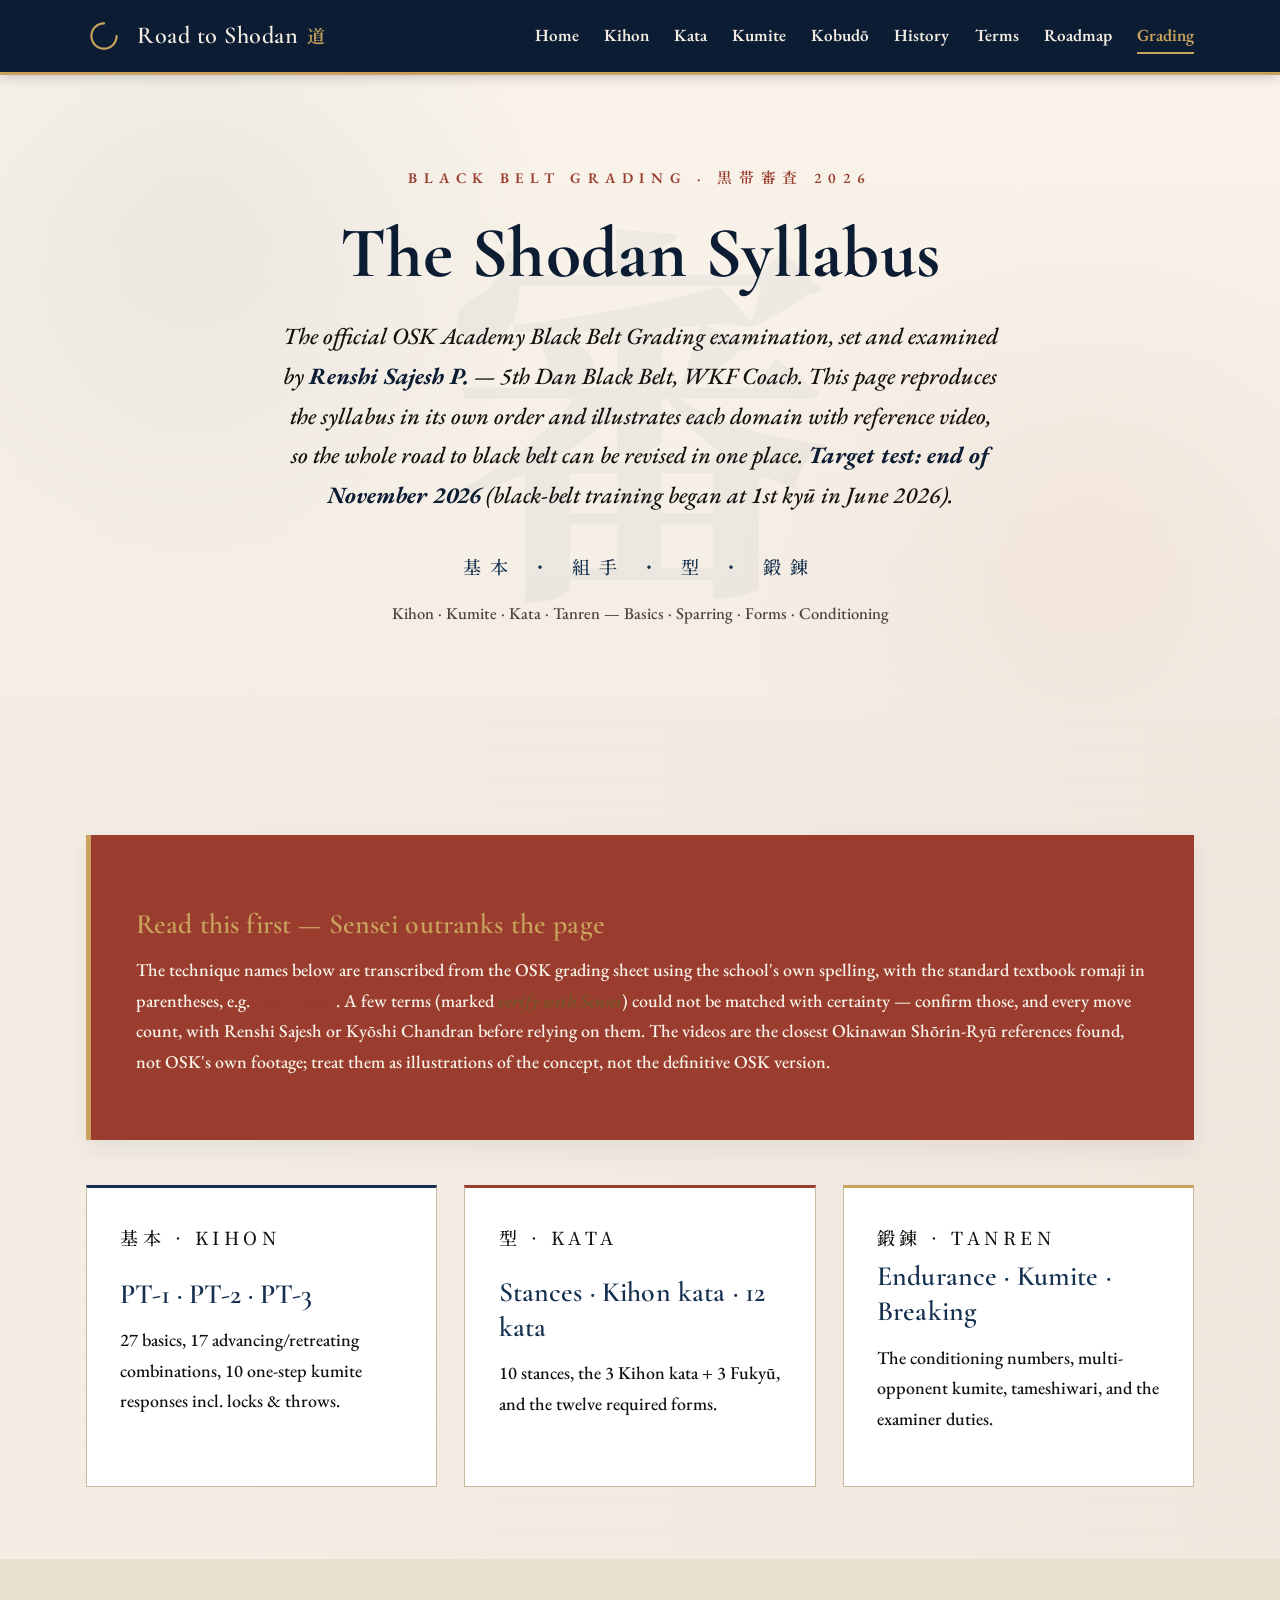
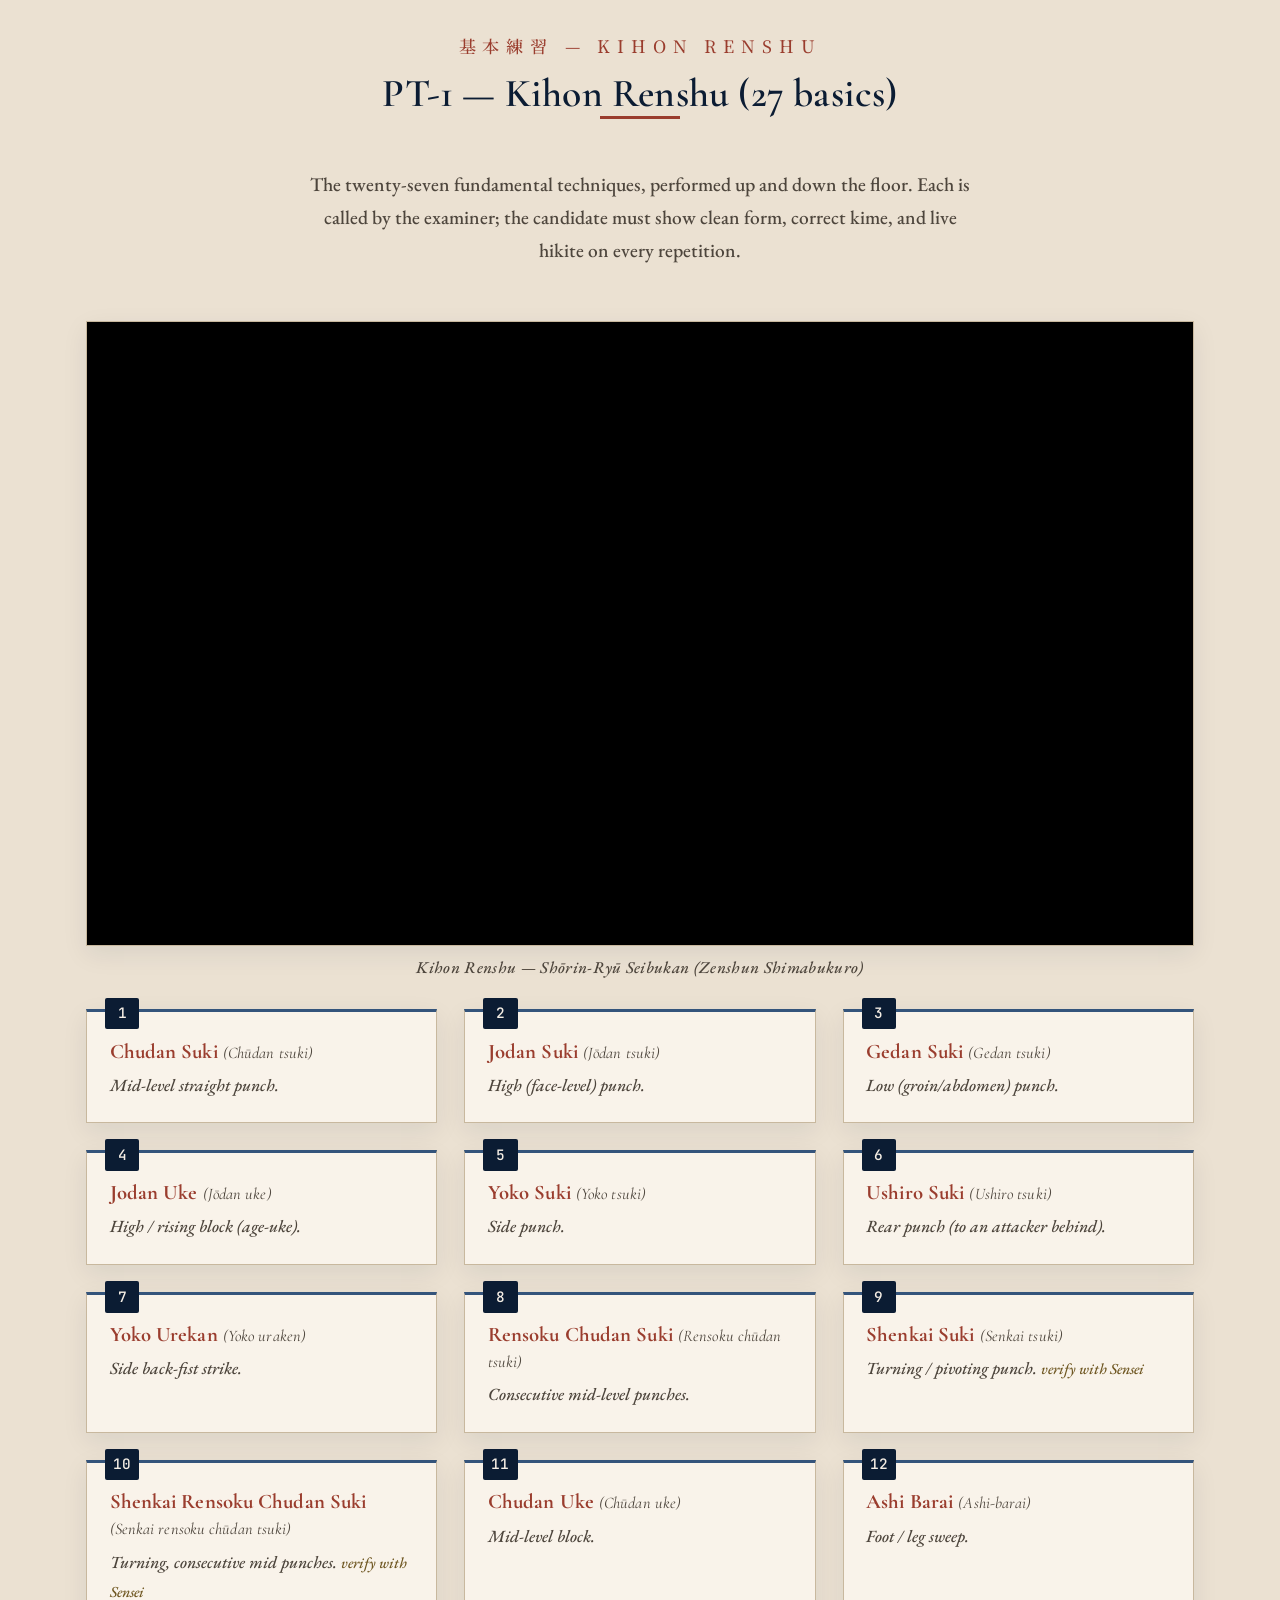
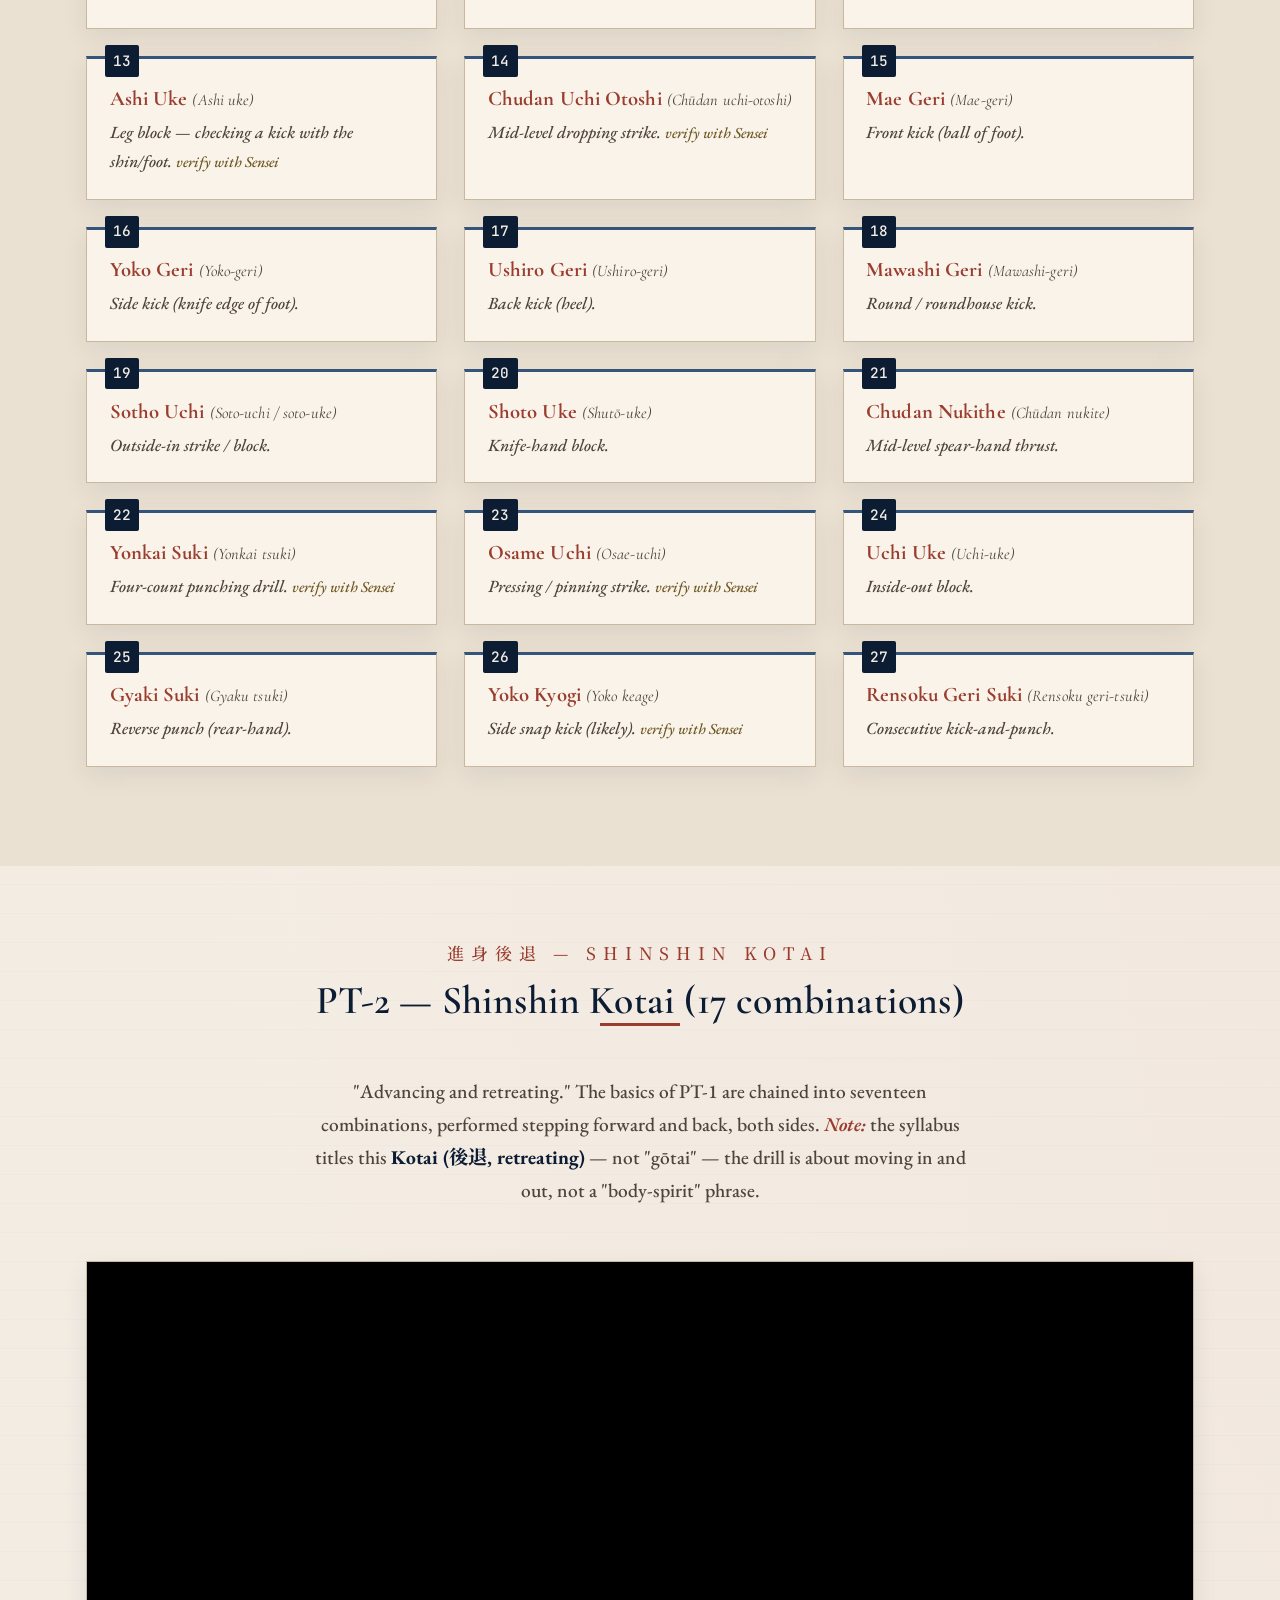
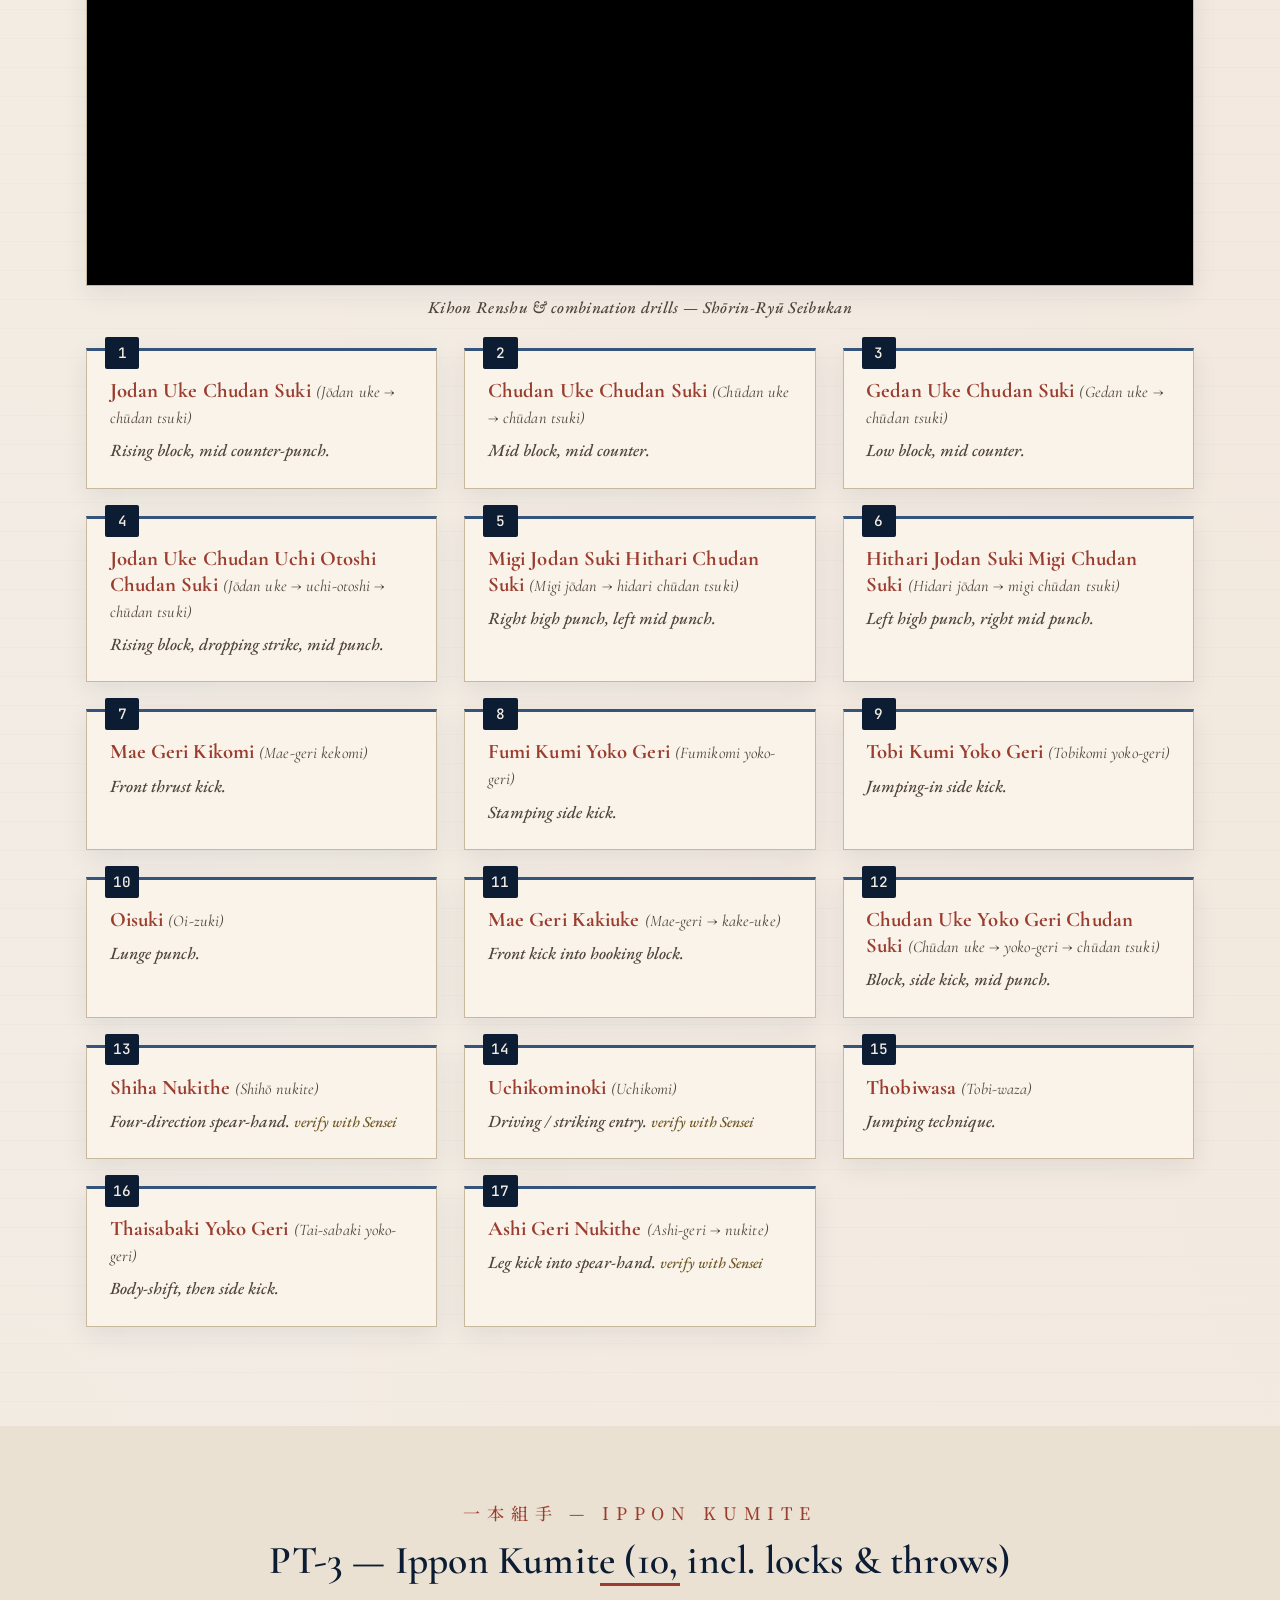
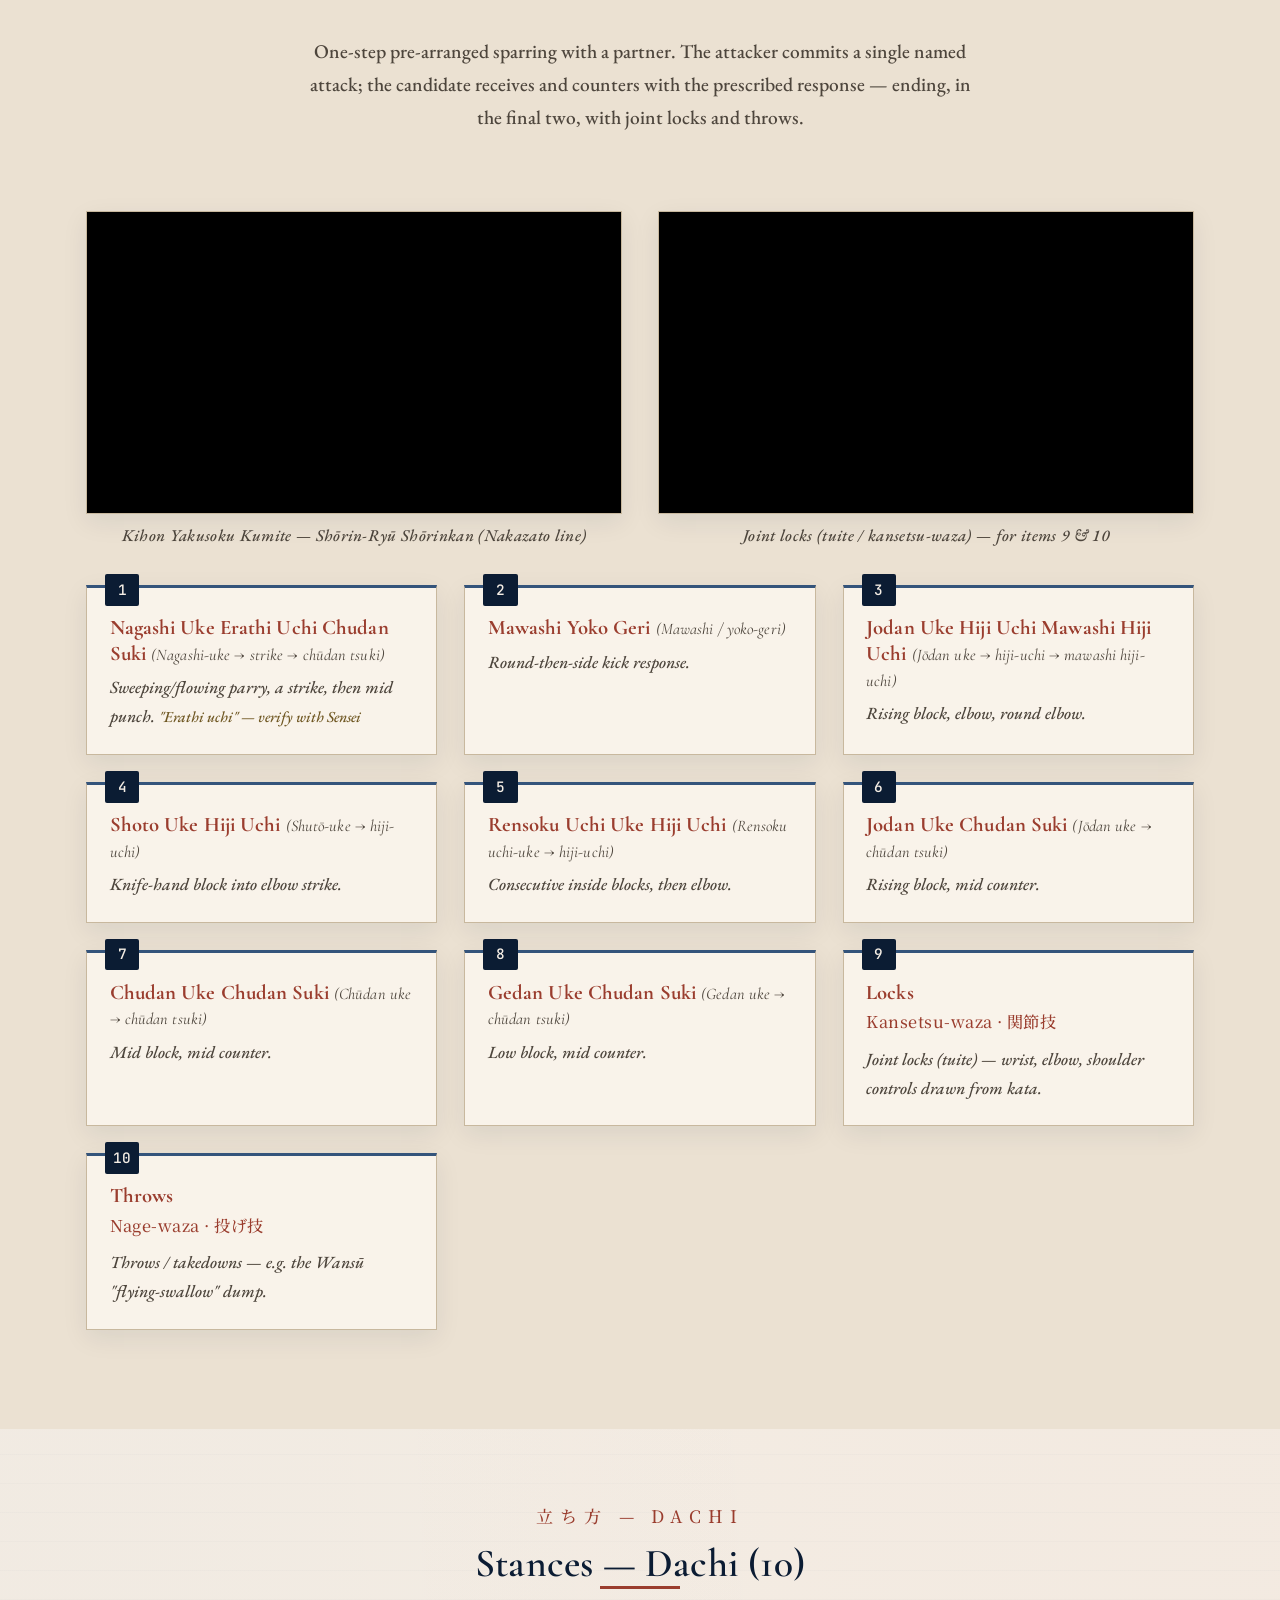
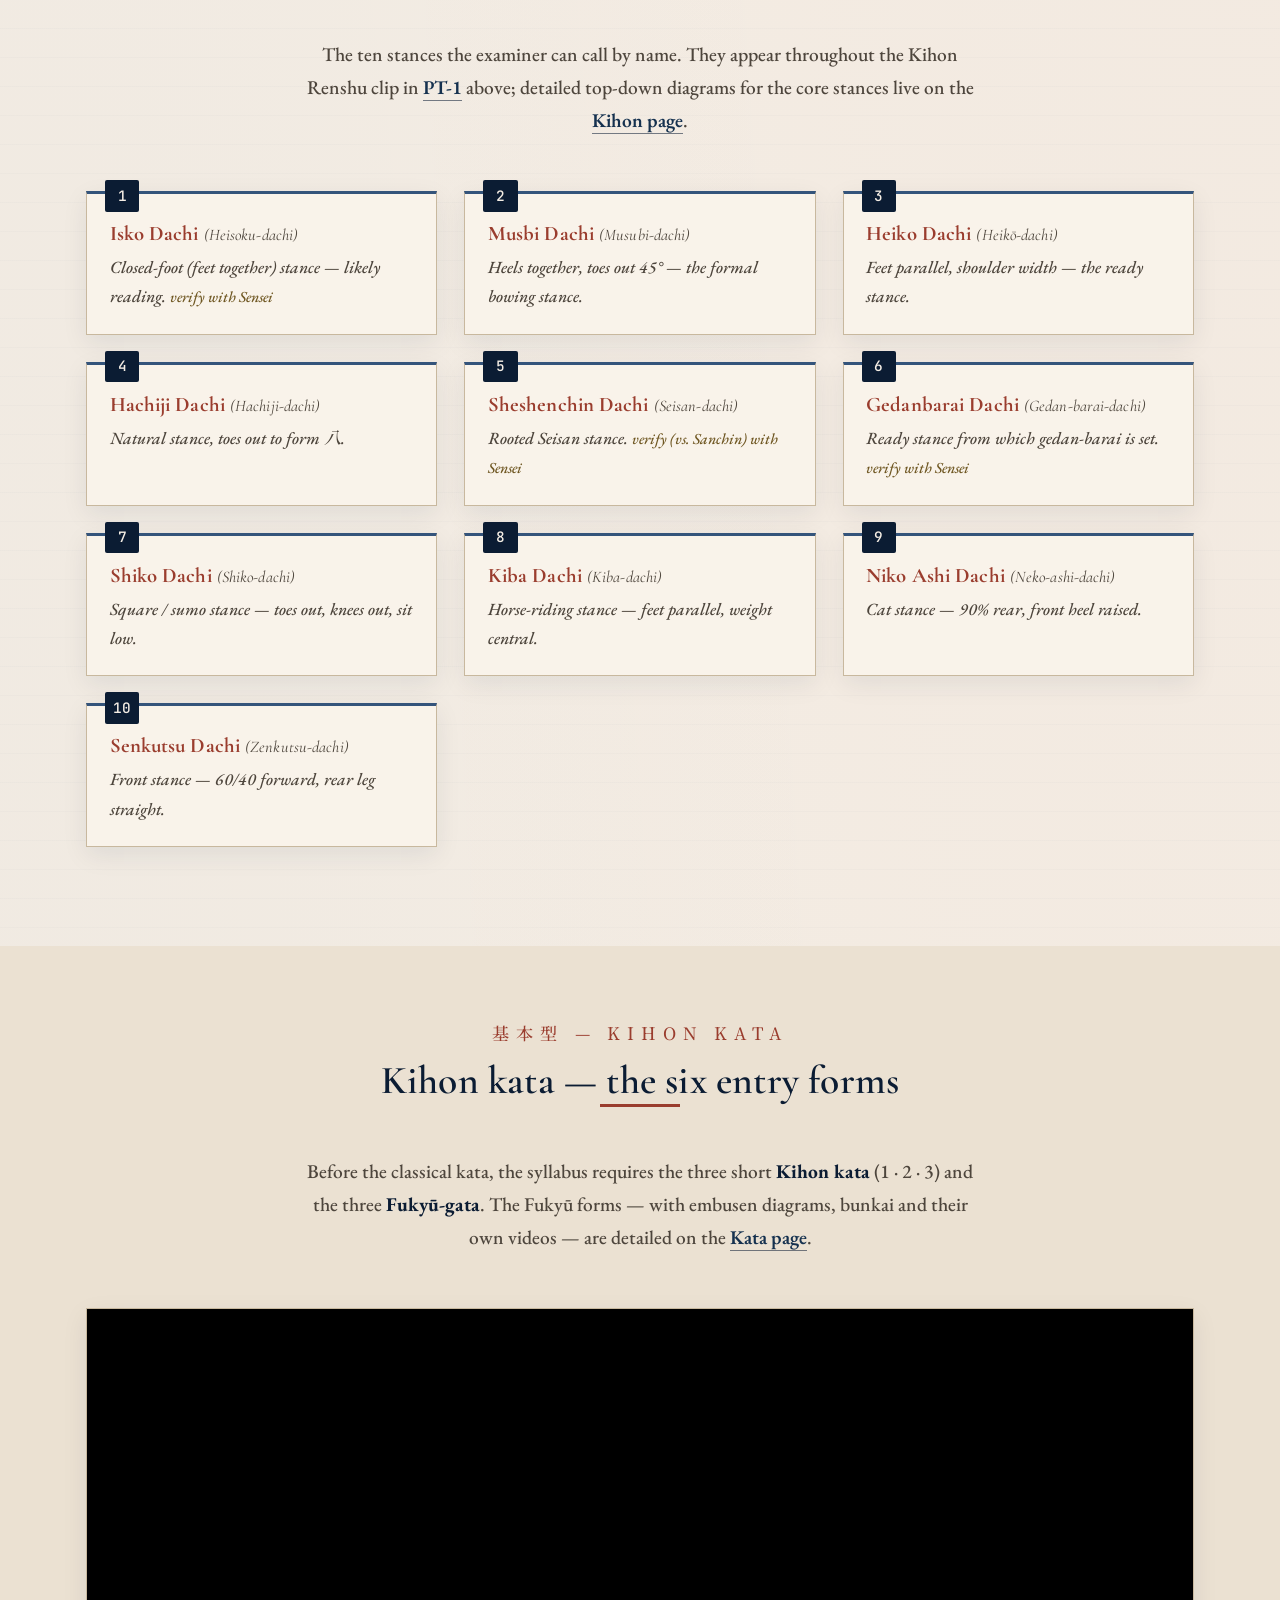
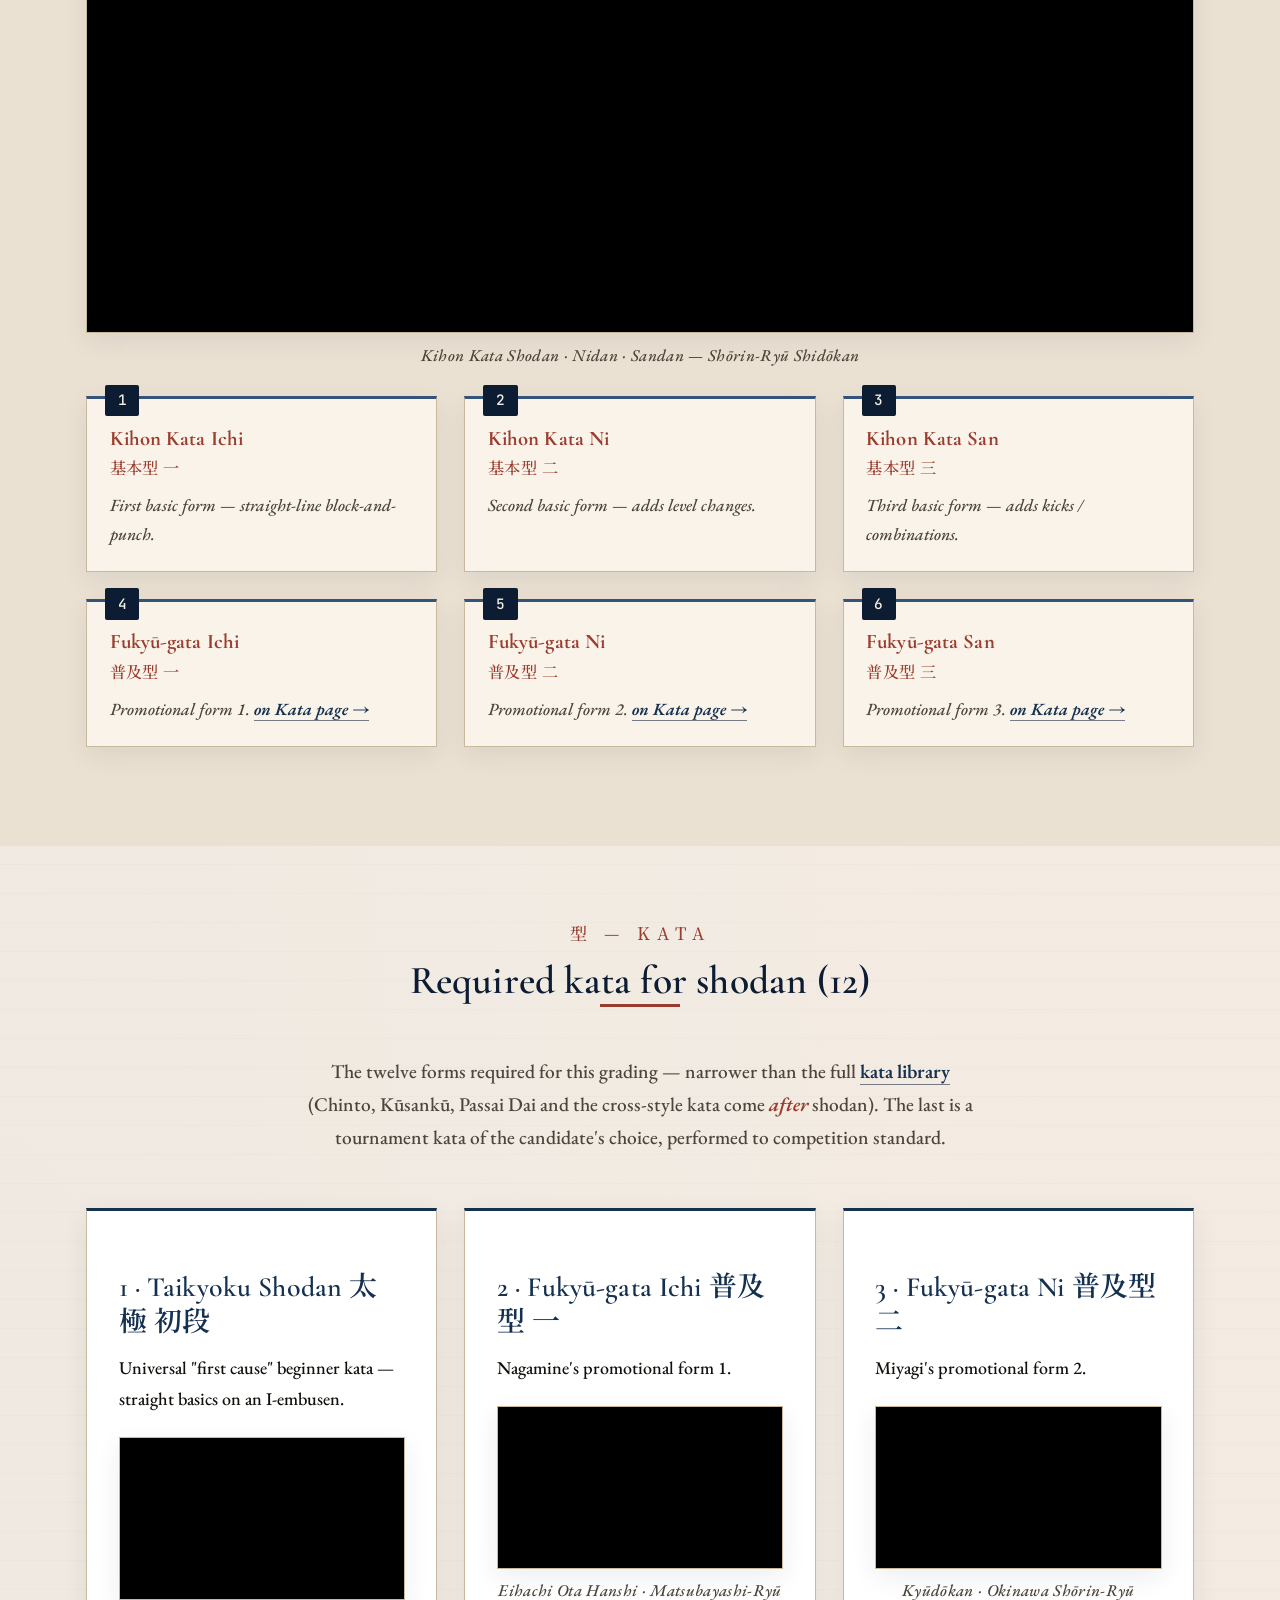
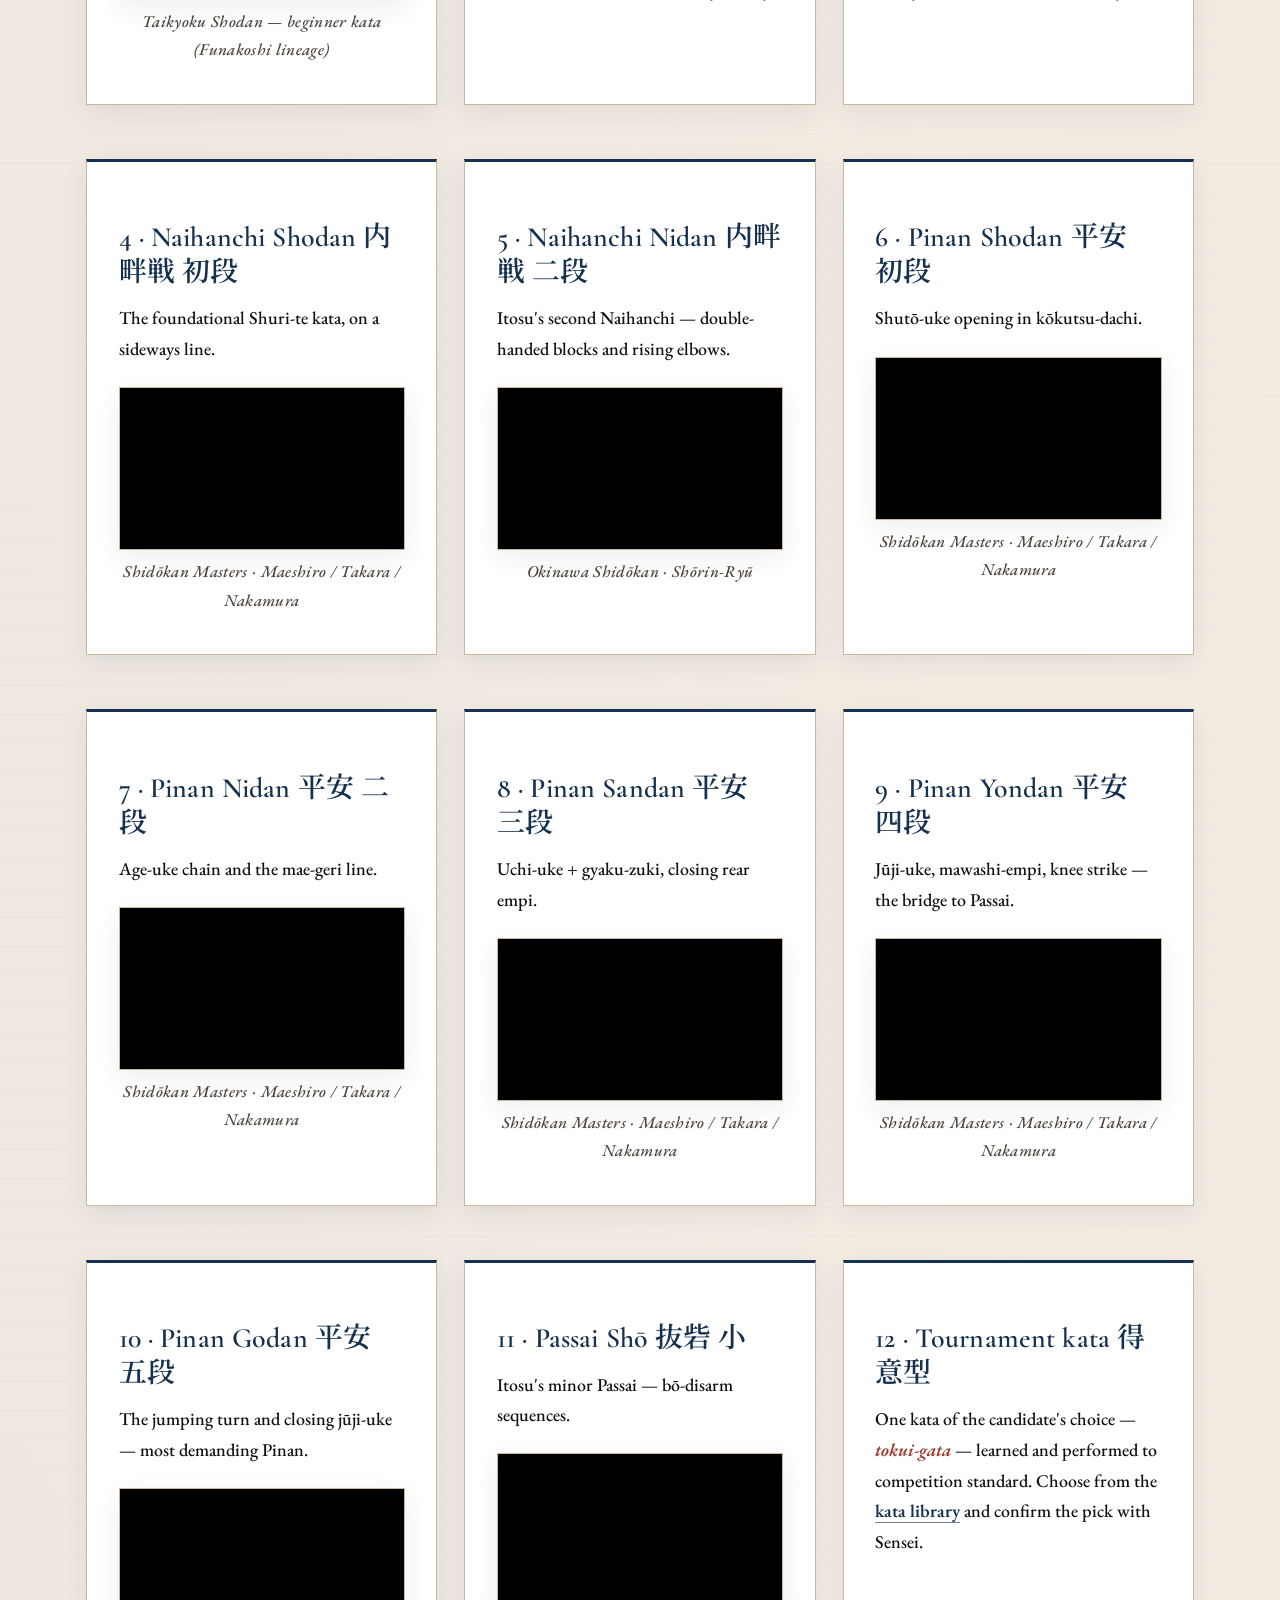
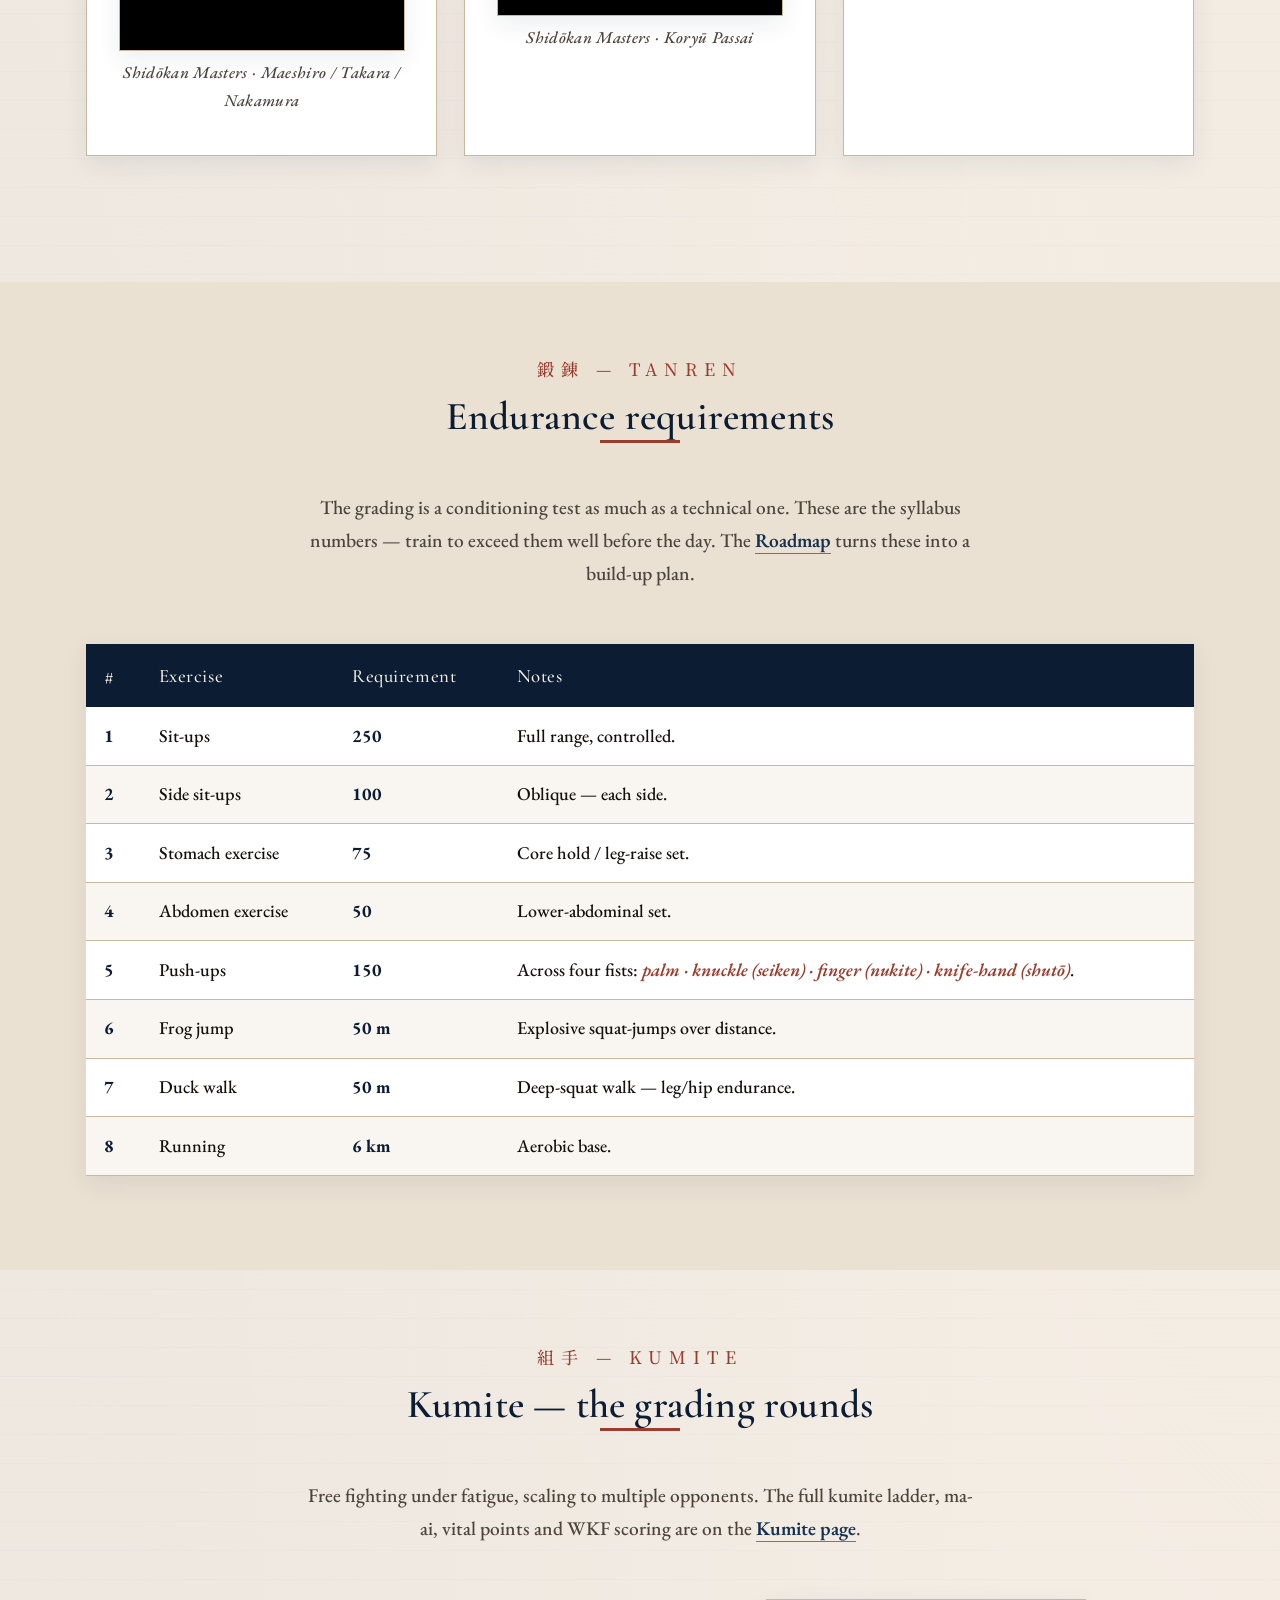
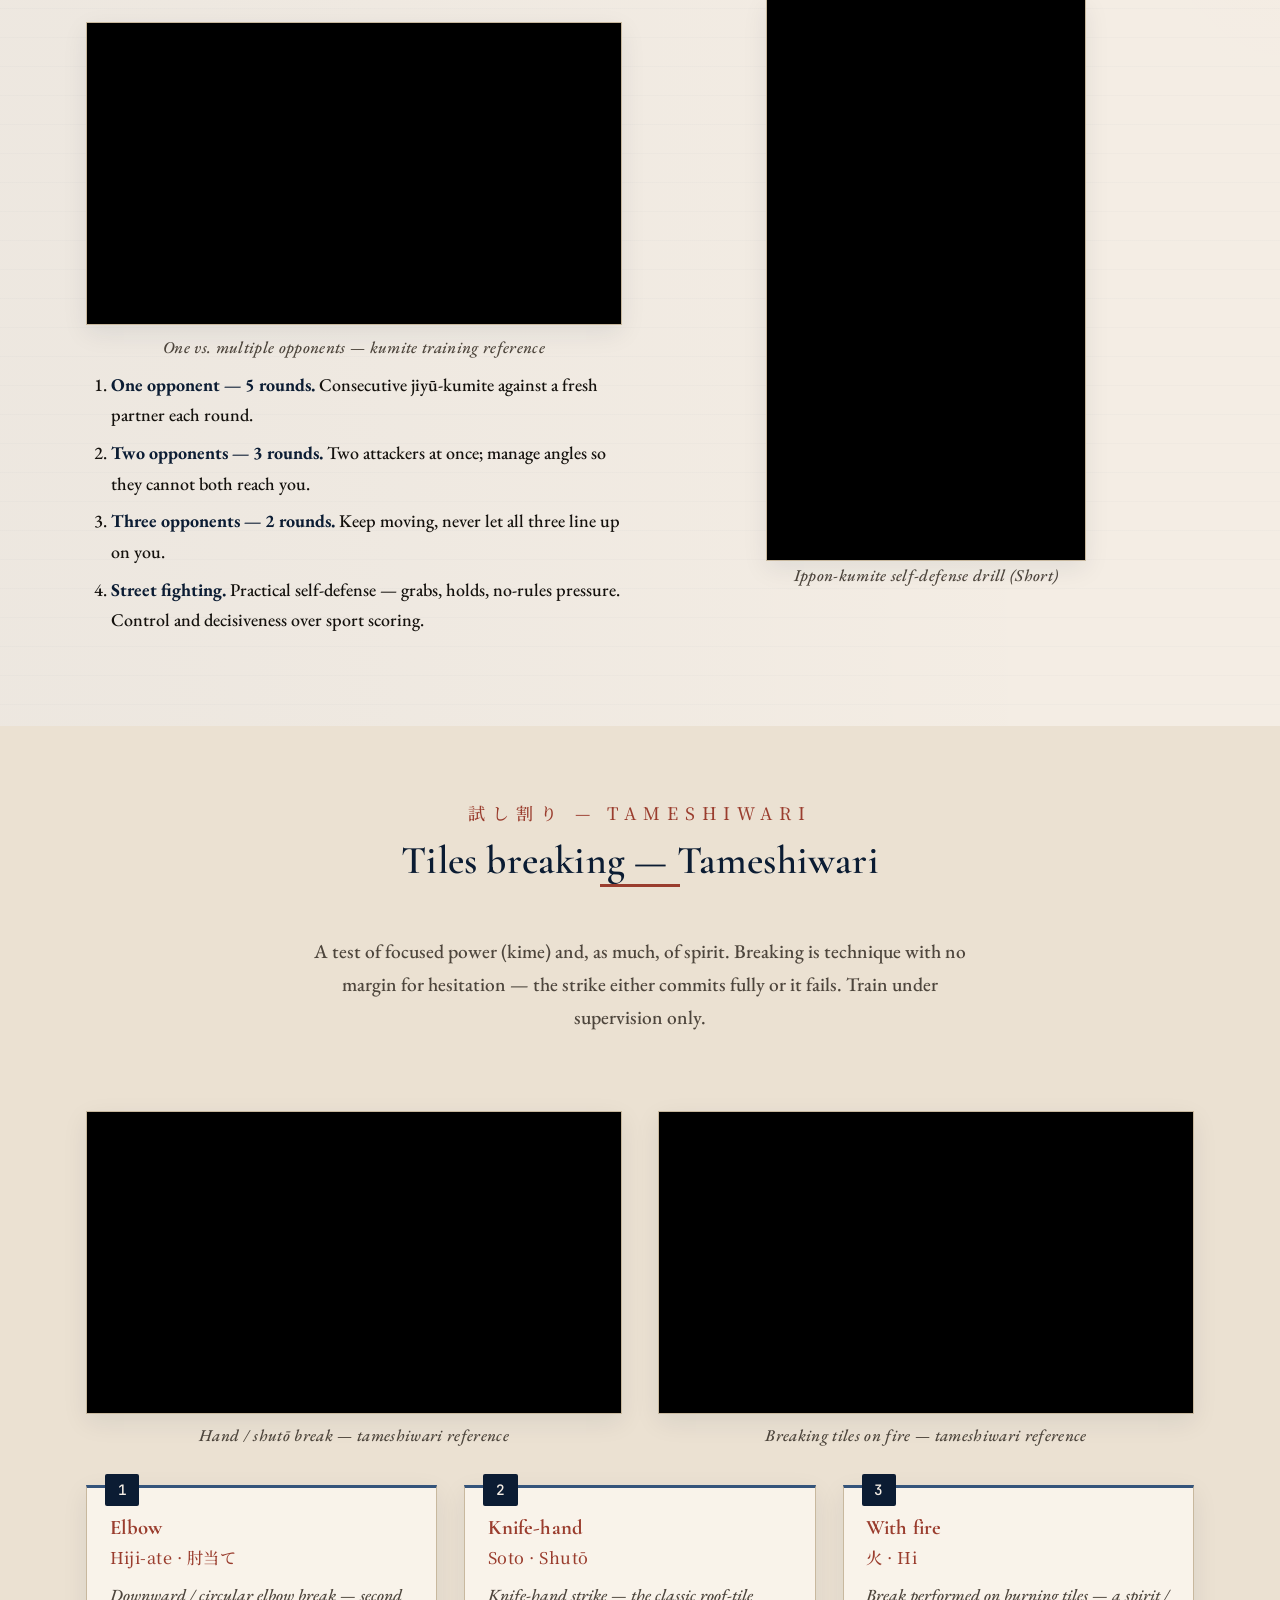
==== commit a405b78b: "Fix grading-page display bugs; update rank to Brown 1, shodan test Nov 2026 Grading page fixes: - Te" ====
--- a/grading.html
+++ b/grading.html
@@ -44,7 +44,7 @@
   <div class="container">
     <p class="eyebrow">Black Belt Grading · 黒帯審査 2026</p>
     <h1>The Shodan Syllabus</h1>
-    <p class="lede">The official OSK Academy Black Belt Grading examination, set and examined by <strong>Renshi Sajesh P.</strong> — 5th Dan Black Belt, WKF Coach. This page reproduces the syllabus in its own order and illustrates each domain with reference video, so the whole road to black belt can be revised in one place.</p>
+    <p class="lede">The official OSK Academy Black Belt Grading examination, set and examined by <strong>Renshi Sajesh P.</strong> — 5th Dan Black Belt, WKF Coach. This page reproduces the syllabus in its own order and illustrates each domain with reference video, so the whole road to black belt can be revised in one place. <strong>Target test: end of November 2026</strong> (black-belt training began at 1st kyū in June 2026).</p>
     <p class="breadcrumb-jp">基本 ・ 組手 ・ 型 ・ 鍛錬</p>
     <p style="color: var(--gray-soft); font-size: 0.92rem;">Kihon · Kumite · Kata · Tanren — Basics · Sparring · Forms · Conditioning</p>
   </div>
@@ -67,7 +67,7 @@
 </section>
 
 <!-- ============ PT-1 ============ -->
-<section class="alt">
+<section class="alt" id="pt1">
   <div class="container">
     <div class="section-title">
       <span class="jp">基本練習 — Kihon Renshu</span>
@@ -83,33 +83,33 @@
     <p class="kata-video-caption">Kihon Renshu — Shōrin-Ryū Seibukan (Zenshun Shimabukuro)</p>
 
     <div class="tech-grid">
-      <div class="tech-card"><span class="syllabus-num">1</span><h4>Chūdan tsuki</h4><p class="name-jp">Chudan Suki</p><p class="gloss">Mid-level straight punch.</p></div>
-      <div class="tech-card"><span class="syllabus-num">2</span><h4>Jōdan tsuki</h4><p class="name-jp">Jodan Suki</p><p class="gloss">High (face-level) punch.</p></div>
-      <div class="tech-card"><span class="syllabus-num">3</span><h4>Gedan tsuki</h4><p class="name-jp">Gedan Suki</p><p class="gloss">Low (groin/abdomen) punch.</p></div>
-      <div class="tech-card"><span class="syllabus-num">4</span><h4>Jōdan uke</h4><p class="name-jp">Jodan Uke</p><p class="gloss">High / rising block (age-uke).</p></div>
-      <div class="tech-card"><span class="syllabus-num">5</span><h4>Yoko tsuki</h4><p class="name-jp">Yoko Suki</p><p class="gloss">Side punch.</p></div>
-      <div class="tech-card"><span class="syllabus-num">6</span><h4>Ushiro tsuki</h4><p class="name-jp">Ushiro Suki</p><p class="gloss">Rear punch (to an attacker behind).</p></div>
-      <div class="tech-card"><span class="syllabus-num">7</span><h4>Yoko uraken</h4><p class="name-jp">Yoko Urekan</p><p class="gloss">Side back-fist strike.</p></div>
-      <div class="tech-card"><span class="syllabus-num">8</span><h4>Rensoku chūdan tsuki</h4><p class="name-jp">Rensoku Chudan Suki</p><p class="gloss">Consecutive mid-level punches.</p></div>
-      <div class="tech-card"><span class="syllabus-num">9</span><h4>Senkai tsuki</h4><p class="name-jp">Shenkai Suki</p><p class="gloss">Turning / pivoting punch. <span class="verify">verify with Sensei</span></p></div>
-      <div class="tech-card"><span class="syllabus-num">10</span><h4>Senkai rensoku chūdan tsuki</h4><p class="name-jp">Shenkai Rensoku Chudan Suki</p><p class="gloss">Turning, consecutive mid punches. <span class="verify">verify with Sensei</span></p></div>
-      <div class="tech-card"><span class="syllabus-num">11</span><h4>Chūdan uke</h4><p class="name-jp">Chudan Uke</p><p class="gloss">Mid-level block.</p></div>
-      <div class="tech-card"><span class="syllabus-num">12</span><h4>Ashi-barai</h4><p class="name-jp">Ashi Barai</p><p class="gloss">Foot / leg sweep.</p></div>
-      <div class="tech-card"><span class="syllabus-num">13</span><h4>Ashi uke</h4><p class="name-jp">Ashi Uke</p><p class="gloss">Leg block — checking a kick with the shin/foot. <span class="verify">verify with Sensei</span></p></div>
-      <div class="tech-card"><span class="syllabus-num">14</span><h4>Chūdan uchi-otoshi</h4><p class="name-jp">Chudan Uchi Otoshi</p><p class="gloss">Mid-level dropping strike. <span class="verify">verify with Sensei</span></p></div>
-      <div class="tech-card"><span class="syllabus-num">15</span><h4>Mae-geri</h4><p class="name-jp">Mae Geri</p><p class="gloss">Front kick (ball of foot).</p></div>
-      <div class="tech-card"><span class="syllabus-num">16</span><h4>Yoko-geri</h4><p class="name-jp">Yoko Geri</p><p class="gloss">Side kick (knife edge of foot).</p></div>
-      <div class="tech-card"><span class="syllabus-num">17</span><h4>Ushiro-geri</h4><p class="name-jp">Ushiro Geri</p><p class="gloss">Back kick (heel).</p></div>
-      <div class="tech-card"><span class="syllabus-num">18</span><h4>Mawashi-geri</h4><p class="name-jp">Mawashi Geri</p><p class="gloss">Round / roundhouse kick.</p></div>
-      <div class="tech-card"><span class="syllabus-num">19</span><h4>Soto-uchi / soto-uke</h4><p class="name-jp">Sotho Uchi</p><p class="gloss">Outside-in strike / block.</p></div>
-      <div class="tech-card"><span class="syllabus-num">20</span><h4>Shutō-uke</h4><p class="name-jp">Shoto Uke</p><p class="gloss">Knife-hand block.</p></div>
-      <div class="tech-card"><span class="syllabus-num">21</span><h4>Chūdan nukite</h4><p class="name-jp">Chudan Nukithe</p><p class="gloss">Mid-level spear-hand thrust.</p></div>
-      <div class="tech-card"><span class="syllabus-num">22</span><h4>Yonkai tsuki</h4><p class="name-jp">Yonkai Suki</p><p class="gloss">Four-count punching drill. <span class="verify">verify with Sensei</span></p></div>
-      <div class="tech-card"><span class="syllabus-num">23</span><h4>Osae-uchi</h4><p class="name-jp">Osame Uchi</p><p class="gloss">Pressing / pinning strike. <span class="verify">verify with Sensei</span></p></div>
-      <div class="tech-card"><span class="syllabus-num">24</span><h4>Uchi-uke</h4><p class="name-jp">Uchi Uke</p><p class="gloss">Inside-out block.</p></div>
-      <div class="tech-card"><span class="syllabus-num">25</span><h4>Gyaku tsuki</h4><p class="name-jp">Gyaki Suki</p><p class="gloss">Reverse punch (rear-hand).</p></div>
-      <div class="tech-card"><span class="syllabus-num">26</span><h4>Yoko keage</h4><p class="name-jp">Yoko Kyogi</p><p class="gloss">Side snap kick (likely). <span class="verify">verify with Sensei</span></p></div>
-      <div class="tech-card"><span class="syllabus-num">27</span><h4>Rensoku geri-tsuki</h4><p class="name-jp">Rensoku Geri Suki</p><p class="gloss">Consecutive kick-and-punch.</p></div>
+      <div class="tech-card"><span class="syllabus-num">1</span><h4>Chudan Suki <span class="rj">(Chūdan tsuki)</span></h4><p class="gloss">Mid-level straight punch.</p></div>
+      <div class="tech-card"><span class="syllabus-num">2</span><h4>Jodan Suki <span class="rj">(Jōdan tsuki)</span></h4><p class="gloss">High (face-level) punch.</p></div>
+      <div class="tech-card"><span class="syllabus-num">3</span><h4>Gedan Suki <span class="rj">(Gedan tsuki)</span></h4><p class="gloss">Low (groin/abdomen) punch.</p></div>
+      <div class="tech-card"><span class="syllabus-num">4</span><h4>Jodan Uke <span class="rj">(Jōdan uke)</span></h4><p class="gloss">High / rising block (age-uke).</p></div>
+      <div class="tech-card"><span class="syllabus-num">5</span><h4>Yoko Suki <span class="rj">(Yoko tsuki)</span></h4><p class="gloss">Side punch.</p></div>
+      <div class="tech-card"><span class="syllabus-num">6</span><h4>Ushiro Suki <span class="rj">(Ushiro tsuki)</span></h4><p class="gloss">Rear punch (to an attacker behind).</p></div>
+      <div class="tech-card"><span class="syllabus-num">7</span><h4>Yoko Urekan <span class="rj">(Yoko uraken)</span></h4><p class="gloss">Side back-fist strike.</p></div>
+      <div class="tech-card"><span class="syllabus-num">8</span><h4>Rensoku Chudan Suki <span class="rj">(Rensoku chūdan tsuki)</span></h4><p class="gloss">Consecutive mid-level punches.</p></div>
+      <div class="tech-card"><span class="syllabus-num">9</span><h4>Shenkai Suki <span class="rj">(Senkai tsuki)</span></h4><p class="gloss">Turning / pivoting punch. <span class="verify">verify with Sensei</span></p></div>
+      <div class="tech-card"><span class="syllabus-num">10</span><h4>Shenkai Rensoku Chudan Suki <span class="rj">(Senkai rensoku chūdan tsuki)</span></h4><p class="gloss">Turning, consecutive mid punches. <span class="verify">verify with Sensei</span></p></div>
+      <div class="tech-card"><span class="syllabus-num">11</span><h4>Chudan Uke <span class="rj">(Chūdan uke)</span></h4><p class="gloss">Mid-level block.</p></div>
+      <div class="tech-card"><span class="syllabus-num">12</span><h4>Ashi Barai <span class="rj">(Ashi-barai)</span></h4><p class="gloss">Foot / leg sweep.</p></div>
+      <div class="tech-card"><span class="syllabus-num">13</span><h4>Ashi Uke <span class="rj">(Ashi uke)</span></h4><p class="gloss">Leg block — checking a kick with the shin/foot. <span class="verify">verify with Sensei</span></p></div>
+      <div class="tech-card"><span class="syllabus-num">14</span><h4>Chudan Uchi Otoshi <span class="rj">(Chūdan uchi-otoshi)</span></h4><p class="gloss">Mid-level dropping strike. <span class="verify">verify with Sensei</span></p></div>
+      <div class="tech-card"><span class="syllabus-num">15</span><h4>Mae Geri <span class="rj">(Mae-geri)</span></h4><p class="gloss">Front kick (ball of foot).</p></div>
+      <div class="tech-card"><span class="syllabus-num">16</span><h4>Yoko Geri <span class="rj">(Yoko-geri)</span></h4><p class="gloss">Side kick (knife edge of foot).</p></div>
+      <div class="tech-card"><span class="syllabus-num">17</span><h4>Ushiro Geri <span class="rj">(Ushiro-geri)</span></h4><p class="gloss">Back kick (heel).</p></div>
+      <div class="tech-card"><span class="syllabus-num">18</span><h4>Mawashi Geri <span class="rj">(Mawashi-geri)</span></h4><p class="gloss">Round / roundhouse kick.</p></div>
+      <div class="tech-card"><span class="syllabus-num">19</span><h4>Sotho Uchi <span class="rj">(Soto-uchi / soto-uke)</span></h4><p class="gloss">Outside-in strike / block.</p></div>
+      <div class="tech-card"><span class="syllabus-num">20</span><h4>Shoto Uke <span class="rj">(Shutō-uke)</span></h4><p class="gloss">Knife-hand block.</p></div>
+      <div class="tech-card"><span class="syllabus-num">21</span><h4>Chudan Nukithe <span class="rj">(Chūdan nukite)</span></h4><p class="gloss">Mid-level spear-hand thrust.</p></div>
+      <div class="tech-card"><span class="syllabus-num">22</span><h4>Yonkai Suki <span class="rj">(Yonkai tsuki)</span></h4><p class="gloss">Four-count punching drill. <span class="verify">verify with Sensei</span></p></div>
+      <div class="tech-card"><span class="syllabus-num">23</span><h4>Osame Uchi <span class="rj">(Osae-uchi)</span></h4><p class="gloss">Pressing / pinning strike. <span class="verify">verify with Sensei</span></p></div>
+      <div class="tech-card"><span class="syllabus-num">24</span><h4>Uchi Uke <span class="rj">(Uchi-uke)</span></h4><p class="gloss">Inside-out block.</p></div>
+      <div class="tech-card"><span class="syllabus-num">25</span><h4>Gyaki Suki <span class="rj">(Gyaku tsuki)</span></h4><p class="gloss">Reverse punch (rear-hand).</p></div>
+      <div class="tech-card"><span class="syllabus-num">26</span><h4>Yoko Kyogi <span class="rj">(Yoko keage)</span></h4><p class="gloss">Side snap kick (likely). <span class="verify">verify with Sensei</span></p></div>
+      <div class="tech-card"><span class="syllabus-num">27</span><h4>Rensoku Geri Suki <span class="rj">(Rensoku geri-tsuki)</span></h4><p class="gloss">Consecutive kick-and-punch.</p></div>
     </div>
   </div>
 </section>
@@ -131,23 +131,23 @@
     <p class="kata-video-caption">Kihon Renshu &amp; combination drills — Shōrin-Ryū Seibukan</p>
 
     <div class="tech-grid">
-      <div class="tech-card"><span class="syllabus-num">1</span><h4>Jōdan uke → chūdan tsuki</h4><p class="name-jp">Jodan Uke Chudan Suki</p><p class="gloss">Rising block, mid counter-punch.</p></div>
-      <div class="tech-card"><span class="syllabus-num">2</span><h4>Chūdan uke → chūdan tsuki</h4><p class="name-jp">Chudan Uke Chudan Suki</p><p class="gloss">Mid block, mid counter.</p></div>
-      <div class="tech-card"><span class="syllabus-num">3</span><h4>Gedan uke → chūdan tsuki</h4><p class="name-jp">Gedan Uke Chudan Suki</p><p class="gloss">Low block, mid counter.</p></div>
-      <div class="tech-card"><span class="syllabus-num">4</span><h4>Jōdan uke → uchi-otoshi → chūdan tsuki</h4><p class="name-jp">Jodan Uke Chudan Uchi Otoshi Chudan Suki</p><p class="gloss">Rising block, dropping strike, mid punch.</p></div>
-      <div class="tech-card"><span class="syllabus-num">5</span><h4>Migi jōdan → hidari chūdan tsuki</h4><p class="name-jp">Migi Jodan Suki Hithari Chudan Suki</p><p class="gloss">Right high punch, left mid punch.</p></div>
-      <div class="tech-card"><span class="syllabus-num">6</span><h4>Hidari jōdan → migi chūdan tsuki</h4><p class="name-jp">Hithari Jodan Suki Migi Chudan Suki</p><p class="gloss">Left high punch, right mid punch.</p></div>
-      <div class="tech-card"><span class="syllabus-num">7</span><h4>Mae-geri kekomi</h4><p class="name-jp">Mae Geri Kikomi</p><p class="gloss">Front thrust kick.</p></div>
-      <div class="tech-card"><span class="syllabus-num">8</span><h4>Fumikomi yoko-geri</h4><p class="name-jp">Fumi Kumi Yoko Geri</p><p class="gloss">Stamping side kick.</p></div>
-      <div class="tech-card"><span class="syllabus-num">9</span><h4>Tobikomi yoko-geri</h4><p class="name-jp">Tobi Kumi Yoko Geri</p><p class="gloss">Jumping-in side kick.</p></div>
-      <div class="tech-card"><span class="syllabus-num">10</span><h4>Oi-zuki</h4><p class="name-jp">Oisuki</p><p class="gloss">Lunge punch.</p></div>
-      <div class="tech-card"><span class="syllabus-num">11</span><h4>Mae-geri → kake-uke</h4><p class="name-jp">Mae Geri Kakiuke</p><p class="gloss">Front kick into hooking block.</p></div>
-      <div class="tech-card"><span class="syllabus-num">12</span><h4>Chūdan uke → yoko-geri → chūdan tsuki</h4><p class="name-jp">Chudan Uke Yoko Geri Chudan Suki</p><p class="gloss">Block, side kick, mid punch.</p></div>
-      <div class="tech-card"><span class="syllabus-num">13</span><h4>Shihō nukite</h4><p class="name-jp">Shiha Nukithe</p><p class="gloss">Four-direction spear-hand. <span class="verify">verify with Sensei</span></p></div>
-      <div class="tech-card"><span class="syllabus-num">14</span><h4>Uchikomi</h4><p class="name-jp">Uchikominoki</p><p class="gloss">Driving / striking entry. <span class="verify">verify with Sensei</span></p></div>
-      <div class="tech-card"><span class="syllabus-num">15</span><h4>Tobi-waza</h4><p class="name-jp">Thobiwasa</p><p class="gloss">Jumping technique.</p></div>
-      <div class="tech-card"><span class="syllabus-num">16</span><h4>Tai-sabaki yoko-geri</h4><p class="name-jp">Thaisabaki Yoko Geri</p><p class="gloss">Body-shift, then side kick.</p></div>
-      <div class="tech-card"><span class="syllabus-num">17</span><h4>Ashi-geri → nukite</h4><p class="name-jp">Ashi Geri Nukithe</p><p class="gloss">Leg kick into spear-hand. <span class="verify">verify with Sensei</span></p></div>
+      <div class="tech-card"><span class="syllabus-num">1</span><h4>Jodan Uke Chudan Suki <span class="rj">(Jōdan uke → chūdan tsuki)</span></h4><p class="gloss">Rising block, mid counter-punch.</p></div>
+      <div class="tech-card"><span class="syllabus-num">2</span><h4>Chudan Uke Chudan Suki <span class="rj">(Chūdan uke → chūdan tsuki)</span></h4><p class="gloss">Mid block, mid counter.</p></div>
+      <div class="tech-card"><span class="syllabus-num">3</span><h4>Gedan Uke Chudan Suki <span class="rj">(Gedan uke → chūdan tsuki)</span></h4><p class="gloss">Low block, mid counter.</p></div>
+      <div class="tech-card"><span class="syllabus-num">4</span><h4>Jodan Uke Chudan Uchi Otoshi Chudan Suki <span class="rj">(Jōdan uke → uchi-otoshi → chūdan tsuki)</span></h4><p class="gloss">Rising block, dropping strike, mid punch.</p></div>
+      <div class="tech-card"><span class="syllabus-num">5</span><h4>Migi Jodan Suki Hithari Chudan Suki <span class="rj">(Migi jōdan → hidari chūdan tsuki)</span></h4><p class="gloss">Right high punch, left mid punch.</p></div>
+      <div class="tech-card"><span class="syllabus-num">6</span><h4>Hithari Jodan Suki Migi Chudan Suki <span class="rj">(Hidari jōdan → migi chūdan tsuki)</span></h4><p class="gloss">Left high punch, right mid punch.</p></div>
+      <div class="tech-card"><span class="syllabus-num">7</span><h4>Mae Geri Kikomi <span class="rj">(Mae-geri kekomi)</span></h4><p class="gloss">Front thrust kick.</p></div>
+      <div class="tech-card"><span class="syllabus-num">8</span><h4>Fumi Kumi Yoko Geri <span class="rj">(Fumikomi yoko-geri)</span></h4><p class="gloss">Stamping side kick.</p></div>
+      <div class="tech-card"><span class="syllabus-num">9</span><h4>Tobi Kumi Yoko Geri <span class="rj">(Tobikomi yoko-geri)</span></h4><p class="gloss">Jumping-in side kick.</p></div>
+      <div class="tech-card"><span class="syllabus-num">10</span><h4>Oisuki <span class="rj">(Oi-zuki)</span></h4><p class="gloss">Lunge punch.</p></div>
+      <div class="tech-card"><span class="syllabus-num">11</span><h4>Mae Geri Kakiuke <span class="rj">(Mae-geri → kake-uke)</span></h4><p class="gloss">Front kick into hooking block.</p></div>
+      <div class="tech-card"><span class="syllabus-num">12</span><h4>Chudan Uke Yoko Geri Chudan Suki <span class="rj">(Chūdan uke → yoko-geri → chūdan tsuki)</span></h4><p class="gloss">Block, side kick, mid punch.</p></div>
+      <div class="tech-card"><span class="syllabus-num">13</span><h4>Shiha Nukithe <span class="rj">(Shihō nukite)</span></h4><p class="gloss">Four-direction spear-hand. <span class="verify">verify with Sensei</span></p></div>
+      <div class="tech-card"><span class="syllabus-num">14</span><h4>Uchikominoki <span class="rj">(Uchikomi)</span></h4><p class="gloss">Driving / striking entry. <span class="verify">verify with Sensei</span></p></div>
+      <div class="tech-card"><span class="syllabus-num">15</span><h4>Thobiwasa <span class="rj">(Tobi-waza)</span></h4><p class="gloss">Jumping technique.</p></div>
+      <div class="tech-card"><span class="syllabus-num">16</span><h4>Thaisabaki Yoko Geri <span class="rj">(Tai-sabaki yoko-geri)</span></h4><p class="gloss">Body-shift, then side kick.</p></div>
+      <div class="tech-card"><span class="syllabus-num">17</span><h4>Ashi Geri Nukithe <span class="rj">(Ashi-geri → nukite)</span></h4><p class="gloss">Leg kick into spear-hand. <span class="verify">verify with Sensei</span></p></div>
     </div>
   </div>
 </section>
@@ -181,14 +181,14 @@
     </div>
 
     <div class="tech-grid">
-      <div class="tech-card"><span class="syllabus-num">1</span><h4>Nagashi-uke → strike → chūdan tsuki</h4><p class="name-jp">Nagashi Uke Erathi Uchi Chudan Suki</p><p class="gloss">Sweeping/flowing parry, a strike, then mid punch. <span class="verify">"Erathi uchi" — verify with Sensei</span></p></div>
-      <div class="tech-card"><span class="syllabus-num">2</span><h4>Mawashi / yoko-geri</h4><p class="name-jp">Mawashi Yoko Geri</p><p class="gloss">Round-then-side kick response.</p></div>
-      <div class="tech-card"><span class="syllabus-num">3</span><h4>Jōdan uke → hiji-uchi → mawashi hiji-uchi</h4><p class="name-jp">Jodan Uke Hiji Uchi Mawashi Hiji Uchi</p><p class="gloss">Rising block, elbow, round elbow.</p></div>
-      <div class="tech-card"><span class="syllabus-num">4</span><h4>Shutō-uke → hiji-uchi</h4><p class="name-jp">Shoto Uke Hiji Uchi</p><p class="gloss">Knife-hand block into elbow strike.</p></div>
-      <div class="tech-card"><span class="syllabus-num">5</span><h4>Rensoku uchi-uke → hiji-uchi</h4><p class="name-jp">Rensoku Uchi Uke Hiji Uchi</p><p class="gloss">Consecutive inside blocks, then elbow.</p></div>
-      <div class="tech-card"><span class="syllabus-num">6</span><h4>Jōdan uke → chūdan tsuki</h4><p class="name-jp">Jodan Uke Chudan Suki</p><p class="gloss">Rising block, mid counter.</p></div>
-      <div class="tech-card"><span class="syllabus-num">7</span><h4>Chūdan uke → chūdan tsuki</h4><p class="name-jp">Chudan Uke Chudan Suki</p><p class="gloss">Mid block, mid counter.</p></div>
-      <div class="tech-card"><span class="syllabus-num">8</span><h4>Gedan uke → chūdan tsuki</h4><p class="name-jp">Gedan Uke Chudan Suki</p><p class="gloss">Low block, mid counter.</p></div>
+      <div class="tech-card"><span class="syllabus-num">1</span><h4>Nagashi Uke Erathi Uchi Chudan Suki <span class="rj">(Nagashi-uke → strike → chūdan tsuki)</span></h4><p class="gloss">Sweeping/flowing parry, a strike, then mid punch. <span class="verify">"Erathi uchi" — verify with Sensei</span></p></div>
+      <div class="tech-card"><span class="syllabus-num">2</span><h4>Mawashi Yoko Geri <span class="rj">(Mawashi / yoko-geri)</span></h4><p class="gloss">Round-then-side kick response.</p></div>
+      <div class="tech-card"><span class="syllabus-num">3</span><h4>Jodan Uke Hiji Uchi Mawashi Hiji Uchi <span class="rj">(Jōdan uke → hiji-uchi → mawashi hiji-uchi)</span></h4><p class="gloss">Rising block, elbow, round elbow.</p></div>
+      <div class="tech-card"><span class="syllabus-num">4</span><h4>Shoto Uke Hiji Uchi <span class="rj">(Shutō-uke → hiji-uchi)</span></h4><p class="gloss">Knife-hand block into elbow strike.</p></div>
+      <div class="tech-card"><span class="syllabus-num">5</span><h4>Rensoku Uchi Uke Hiji Uchi <span class="rj">(Rensoku uchi-uke → hiji-uchi)</span></h4><p class="gloss">Consecutive inside blocks, then elbow.</p></div>
+      <div class="tech-card"><span class="syllabus-num">6</span><h4>Jodan Uke Chudan Suki <span class="rj">(Jōdan uke → chūdan tsuki)</span></h4><p class="gloss">Rising block, mid counter.</p></div>
+      <div class="tech-card"><span class="syllabus-num">7</span><h4>Chudan Uke Chudan Suki <span class="rj">(Chūdan uke → chūdan tsuki)</span></h4><p class="gloss">Mid block, mid counter.</p></div>
+      <div class="tech-card"><span class="syllabus-num">8</span><h4>Gedan Uke Chudan Suki <span class="rj">(Gedan uke → chūdan tsuki)</span></h4><p class="gloss">Low block, mid counter.</p></div>
       <div class="tech-card"><span class="syllabus-num">9</span><h4>Locks</h4><p class="name-jp">Kansetsu-waza · 関節技</p><p class="gloss">Joint locks (tuite) — wrist, elbow, shoulder controls drawn from kata.</p></div>
       <div class="tech-card"><span class="syllabus-num">10</span><h4>Throws</h4><p class="name-jp">Nage-waza · 投げ技</p><p class="gloss">Throws / takedowns — e.g. the Wansū "flying-swallow" dump.</p></div>
     </div>
@@ -201,27 +201,20 @@
     <div class="section-title">
       <span class="jp">立ち方 — Dachi</span>
       <h2>Stances — Dachi (10)</h2>
-      <p class="lede">The ten stances the examiner can call by name. Detailed top-down diagrams for the core stances live on the <a href="kihon.html">Kihon page</a>; the reference clip below shows them in the flow of basics.</p>
-    </div>
-
-    <div class="kata-video">
-      <iframe loading="lazy" src="https://www.youtube-nocookie.com/embed/gDU-ydUV8do"
-              title="Shōrin-Ryū stances shown within Kihon Renshu"
-              allow="accelerometer; autoplay; clipboard-write; encrypted-media; gyroscope; picture-in-picture" allowfullscreen></iframe>
-    </div>
-    <p class="kata-video-caption">Stances shown within Kihon Renshu — Shōrin-Ryū Seibukan</p>
-
-    <div class="tech-grid">
-      <div class="tech-card"><span class="syllabus-num">1</span><h4>Heisoku-dachi</h4><p class="name-jp">Isko Dachi</p><p class="gloss">Closed-foot (feet together) stance — likely reading. <span class="verify">verify with Sensei</span></p></div>
-      <div class="tech-card"><span class="syllabus-num">2</span><h4>Musubi-dachi</h4><p class="name-jp">Musbi Dachi</p><p class="gloss">Heels together, toes out 45° — the formal bowing stance.</p></div>
-      <div class="tech-card"><span class="syllabus-num">3</span><h4>Heikō-dachi</h4><p class="name-jp">Heiko Dachi</p><p class="gloss">Feet parallel, shoulder width — the ready stance.</p></div>
-      <div class="tech-card"><span class="syllabus-num">4</span><h4>Hachiji-dachi</h4><p class="name-jp">Hachiji Dachi</p><p class="gloss">Natural stance, toes out to form 八.</p></div>
-      <div class="tech-card"><span class="syllabus-num">5</span><h4>Seisan-dachi</h4><p class="name-jp">Sheshenchin Dachi</p><p class="gloss">Rooted Seisan stance. <span class="verify">verify (vs. Sanchin) with Sensei</span></p></div>
-      <div class="tech-card"><span class="syllabus-num">6</span><h4>Gedan-barai-dachi</h4><p class="name-jp">Gedanbarai Dachi</p><p class="gloss">Ready stance from which gedan-barai is set. <span class="verify">verify with Sensei</span></p></div>
-      <div class="tech-card"><span class="syllabus-num">7</span><h4>Shiko-dachi</h4><p class="name-jp">Shiko Dachi</p><p class="gloss">Square / sumo stance — toes out, knees out, sit low.</p></div>
-      <div class="tech-card"><span class="syllabus-num">8</span><h4>Kiba-dachi</h4><p class="name-jp">Kiba Dachi</p><p class="gloss">Horse-riding stance — feet parallel, weight central.</p></div>
-      <div class="tech-card"><span class="syllabus-num">9</span><h4>Neko-ashi-dachi</h4><p class="name-jp">Niko Ashi Dachi</p><p class="gloss">Cat stance — 90% rear, front heel raised.</p></div>
-      <div class="tech-card"><span class="syllabus-num">10</span><h4>Zenkutsu-dachi</h4><p class="name-jp">Senkutsu Dachi</p><p class="gloss">Front stance — 60/40 forward, rear leg straight.</p></div>
+      <p class="lede">The ten stances the examiner can call by name. They appear throughout the Kihon Renshu clip in <a href="#pt1">PT-1</a> above; detailed top-down diagrams for the core stances live on the <a href="kihon.html">Kihon page</a>.</p>
+    </div>
+
+    <div class="tech-grid">
+      <div class="tech-card"><span class="syllabus-num">1</span><h4>Isko Dachi <span class="rj">(Heisoku-dachi)</span></h4><p class="gloss">Closed-foot (feet together) stance — likely reading. <span class="verify">verify with Sensei</span></p></div>
+      <div class="tech-card"><span class="syllabus-num">2</span><h4>Musbi Dachi <span class="rj">(Musubi-dachi)</span></h4><p class="gloss">Heels together, toes out 45° — the formal bowing stance.</p></div>
+      <div class="tech-card"><span class="syllabus-num">3</span><h4>Heiko Dachi <span class="rj">(Heikō-dachi)</span></h4><p class="gloss">Feet parallel, shoulder width — the ready stance.</p></div>
+      <div class="tech-card"><span class="syllabus-num">4</span><h4>Hachiji Dachi <span class="rj">(Hachiji-dachi)</span></h4><p class="gloss">Natural stance, toes out to form 八.</p></div>
+      <div class="tech-card"><span class="syllabus-num">5</span><h4>Sheshenchin Dachi <span class="rj">(Seisan-dachi)</span></h4><p class="gloss">Rooted Seisan stance. <span class="verify">verify (vs. Sanchin) with Sensei</span></p></div>
+      <div class="tech-card"><span class="syllabus-num">6</span><h4>Gedanbarai Dachi <span class="rj">(Gedan-barai-dachi)</span></h4><p class="gloss">Ready stance from which gedan-barai is set. <span class="verify">verify with Sensei</span></p></div>
+      <div class="tech-card"><span class="syllabus-num">7</span><h4>Shiko Dachi <span class="rj">(Shiko-dachi)</span></h4><p class="gloss">Square / sumo stance — toes out, knees out, sit low.</p></div>
+      <div class="tech-card"><span class="syllabus-num">8</span><h4>Kiba Dachi <span class="rj">(Kiba-dachi)</span></h4><p class="gloss">Horse-riding stance — feet parallel, weight central.</p></div>
+      <div class="tech-card"><span class="syllabus-num">9</span><h4>Niko Ashi Dachi <span class="rj">(Neko-ashi-dachi)</span></h4><p class="gloss">Cat stance — 90% rear, front heel raised.</p></div>
+      <div class="tech-card"><span class="syllabus-num">10</span><h4>Senkutsu Dachi <span class="rj">(Zenkutsu-dachi)</span></h4><p class="gloss">Front stance — 60/40 forward, rear leg straight.</p></div>
     </div>
   </div>
 </section>
--- a/assets/styles.css
+++ b/assets/styles.css
@@ -330,6 +330,7 @@
 }
 .tech-card h4 { margin: 0.4rem 0 0.15rem; }
 .tech-card .name-jp { color: var(--beni); font-family: 'Noto Serif JP', serif; font-size: 0.9rem; margin: 0 0 0.5rem; letter-spacing: 0.03em; }
+.tech-card h4 .rj { font-weight: 400; font-size: 0.9rem; color: var(--gray-soft); font-style: italic; }
 .tech-card p { font-size: 0.95rem; margin: 0.35rem 0 0; }
 .tech-card .gloss { color: var(--gray-soft); font-style: italic; }
 .tech-card .verify { color: var(--kincha-deep); font-size: 0.85rem; font-style: italic; }
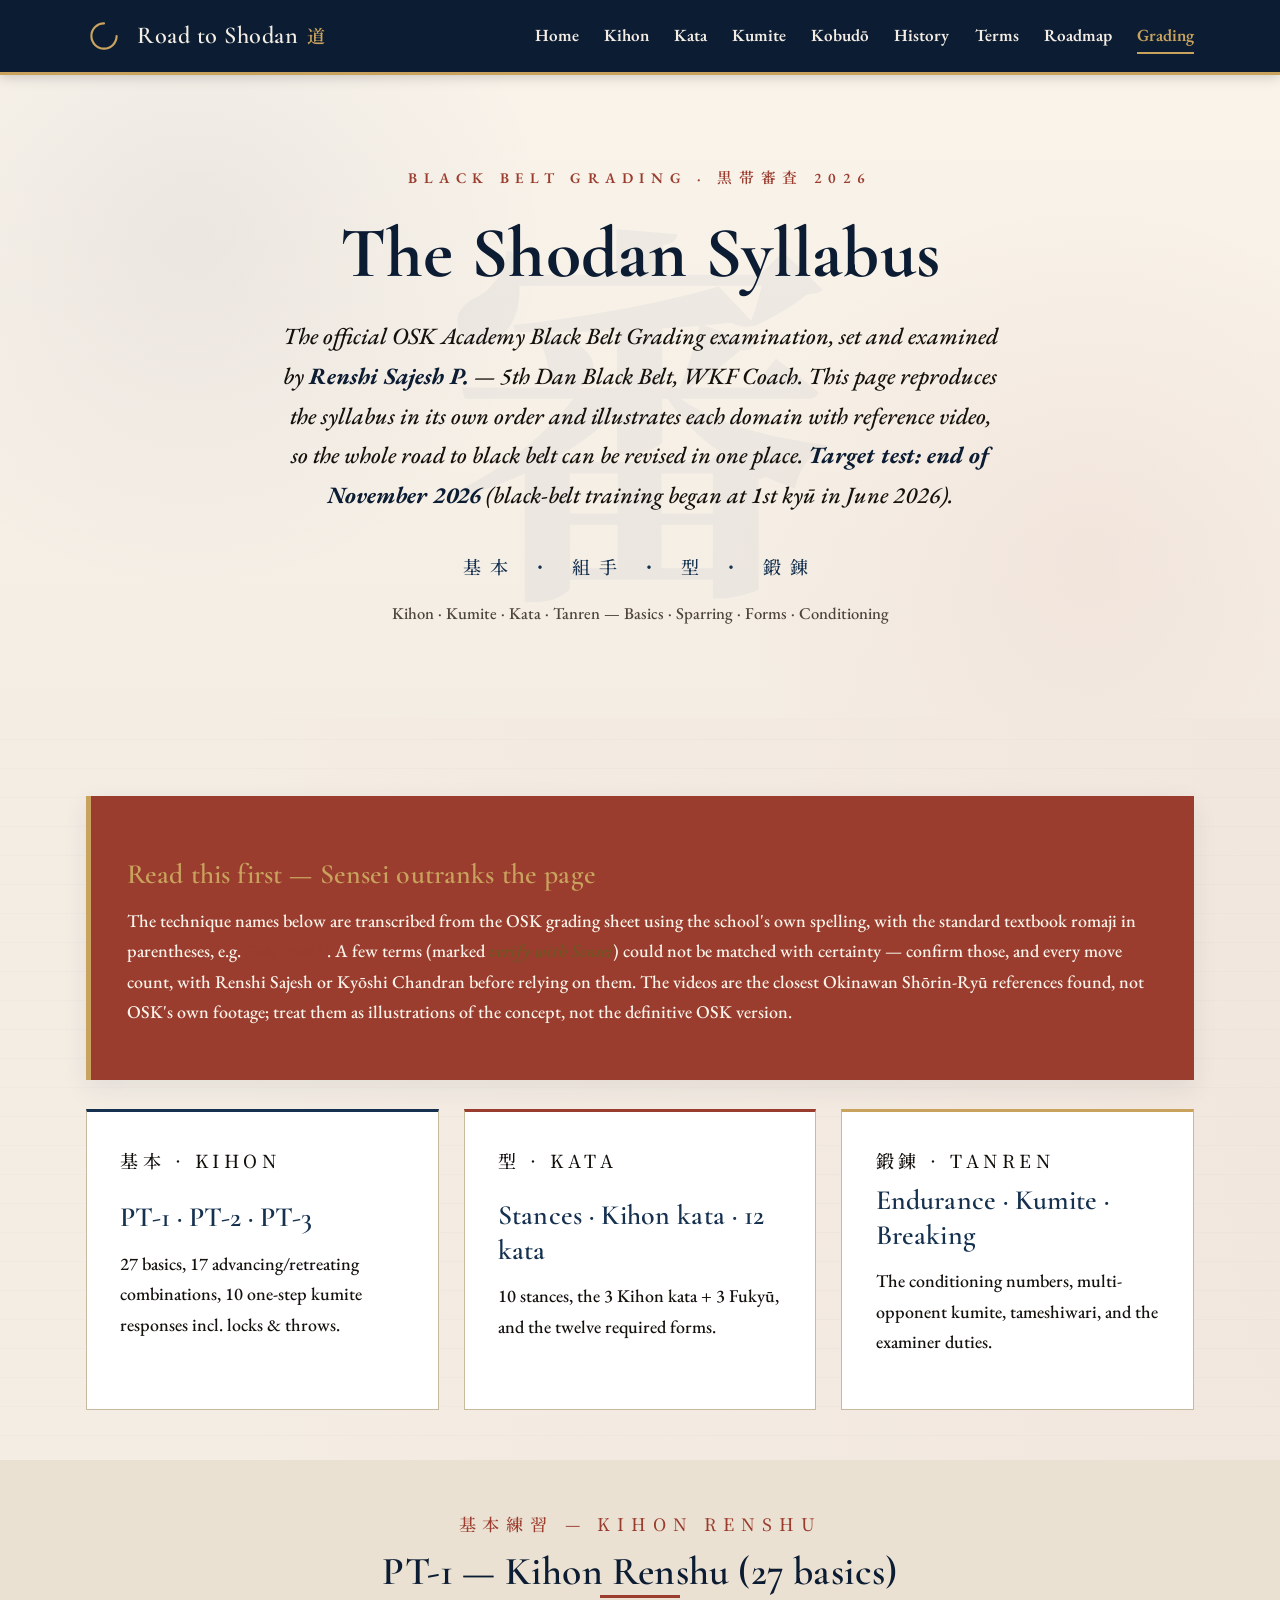
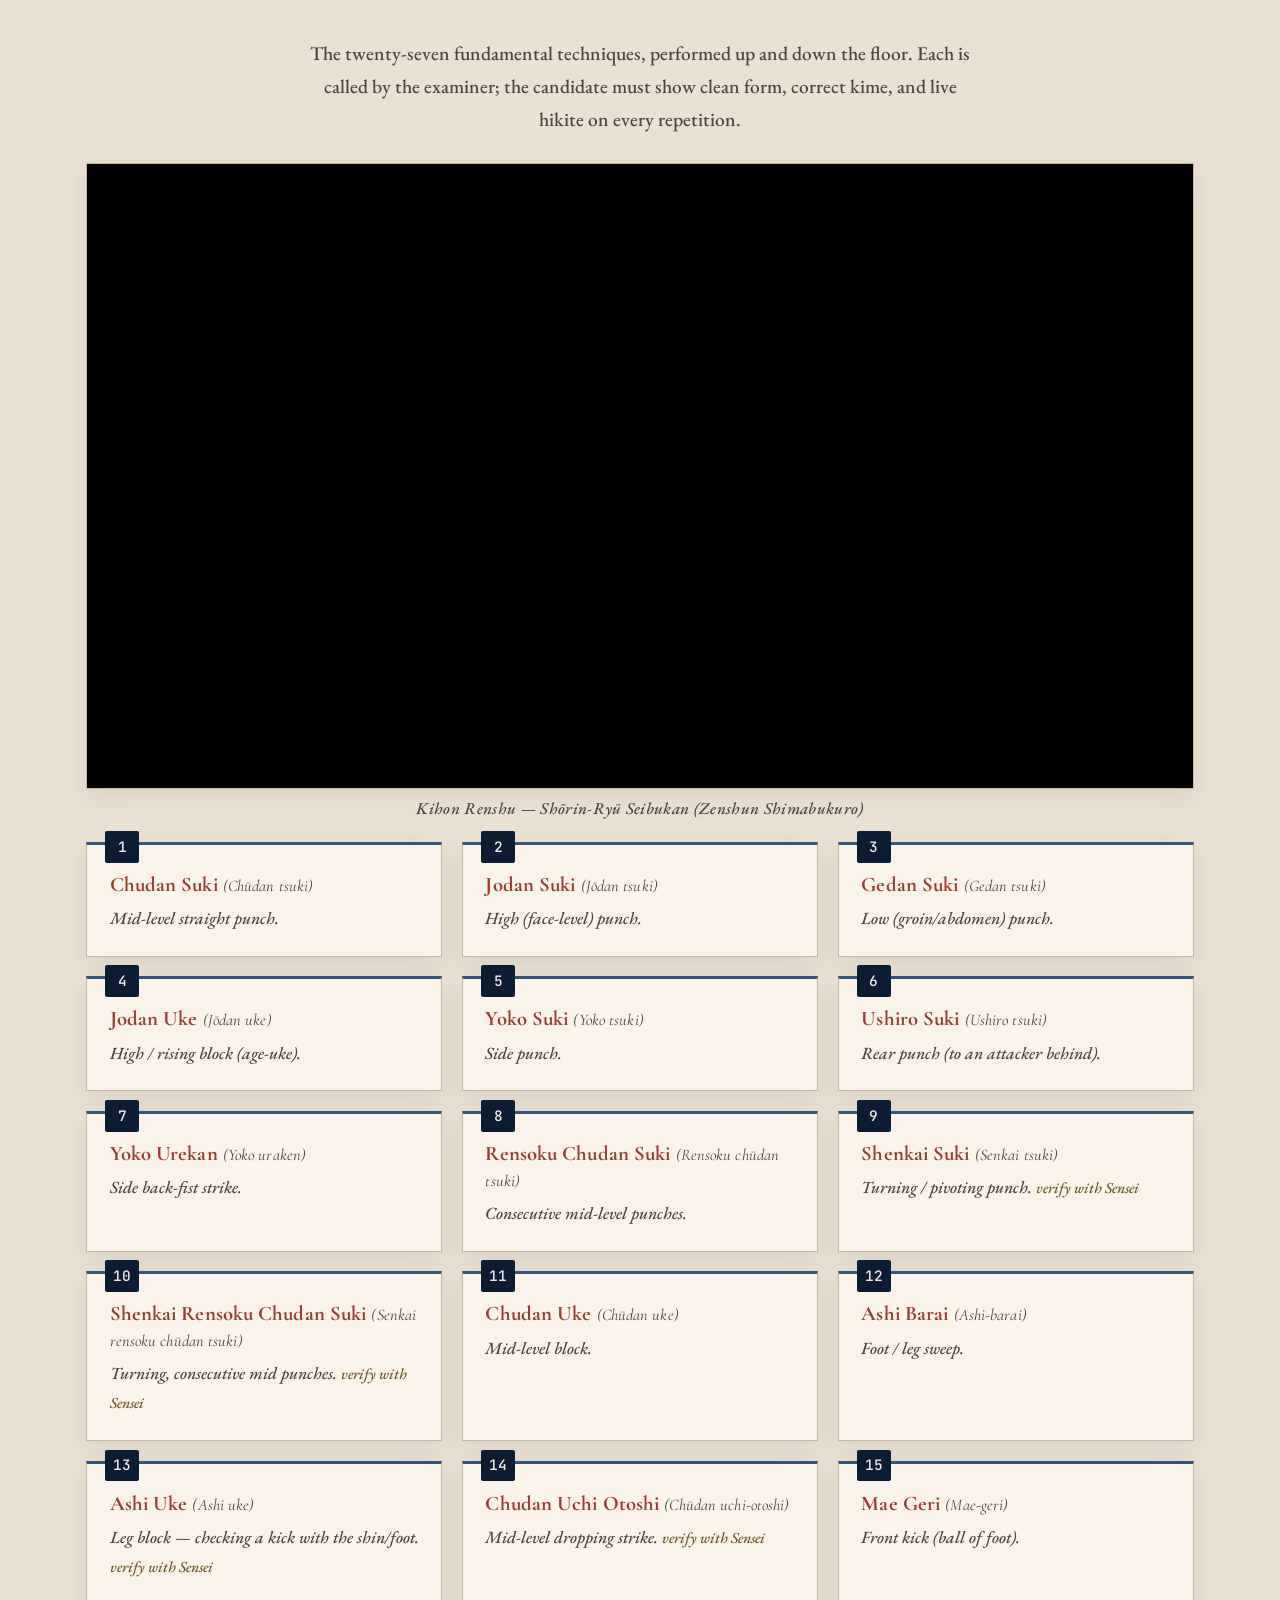
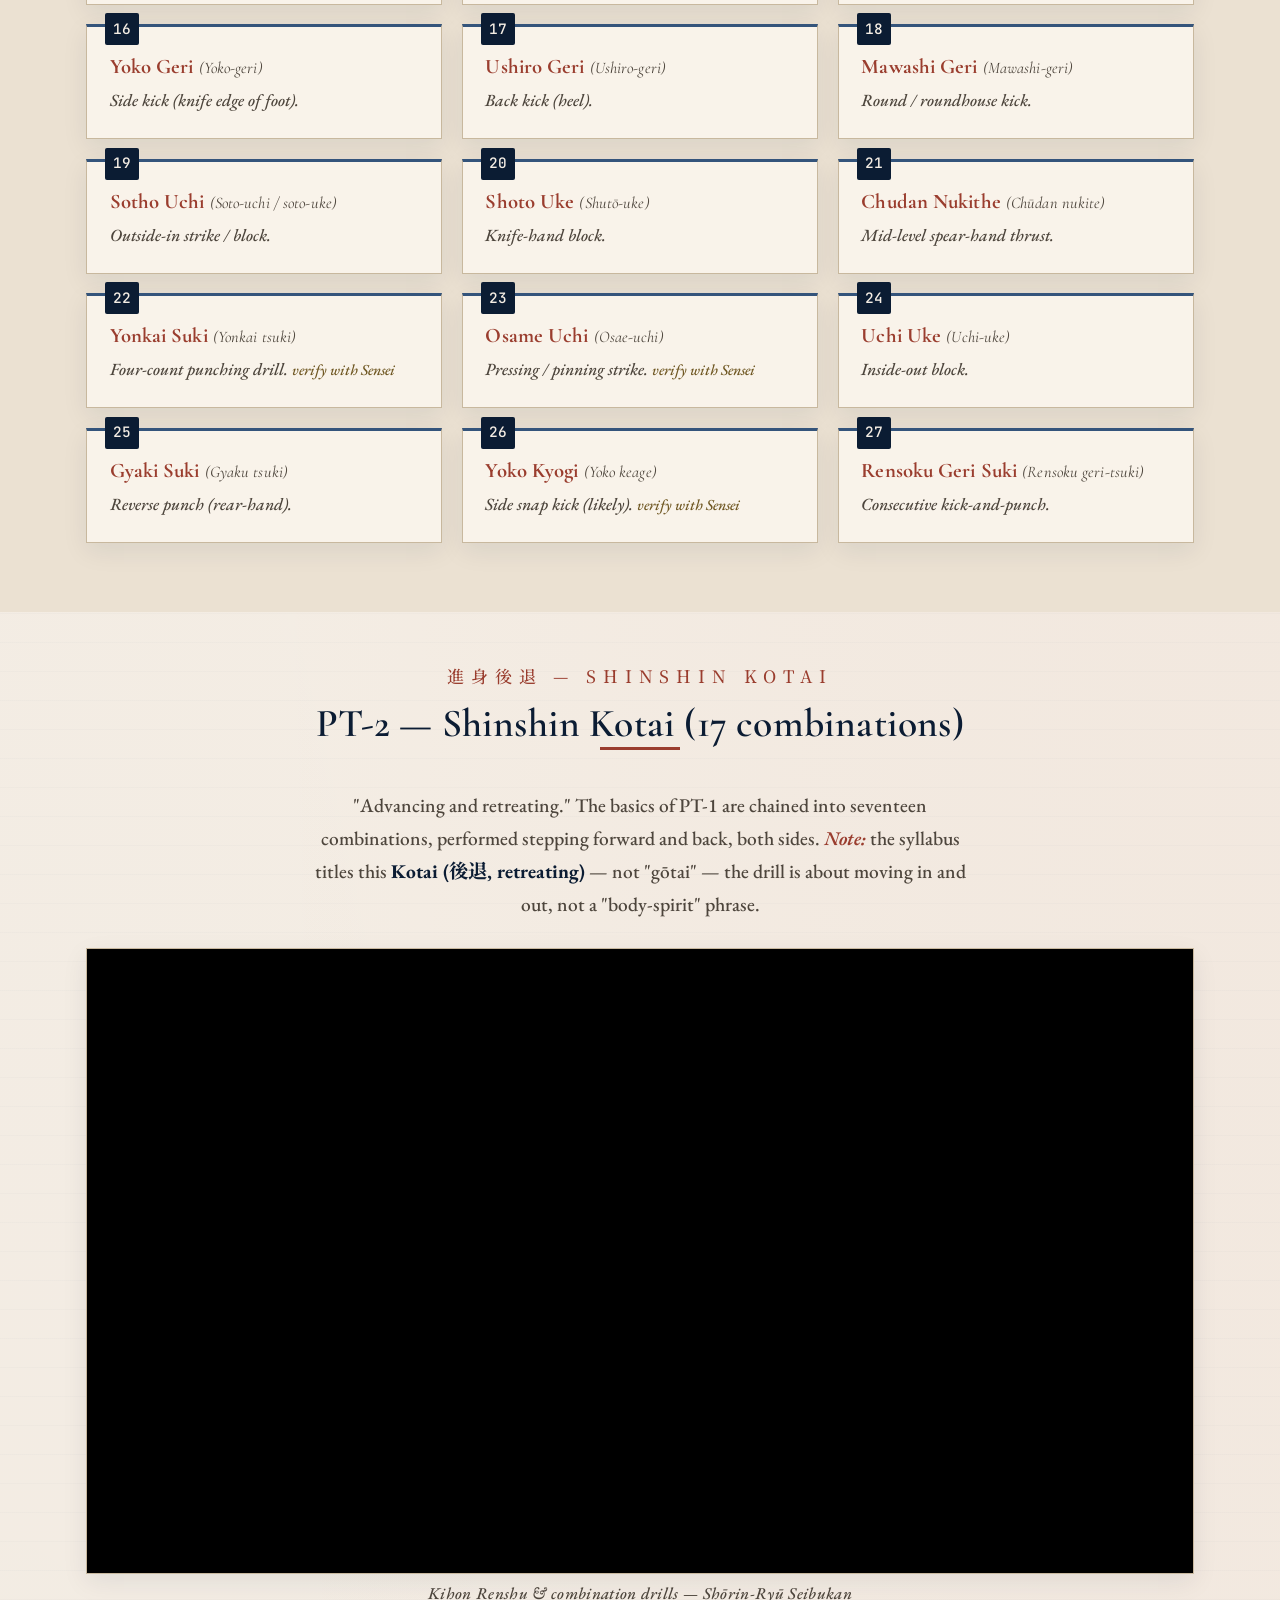
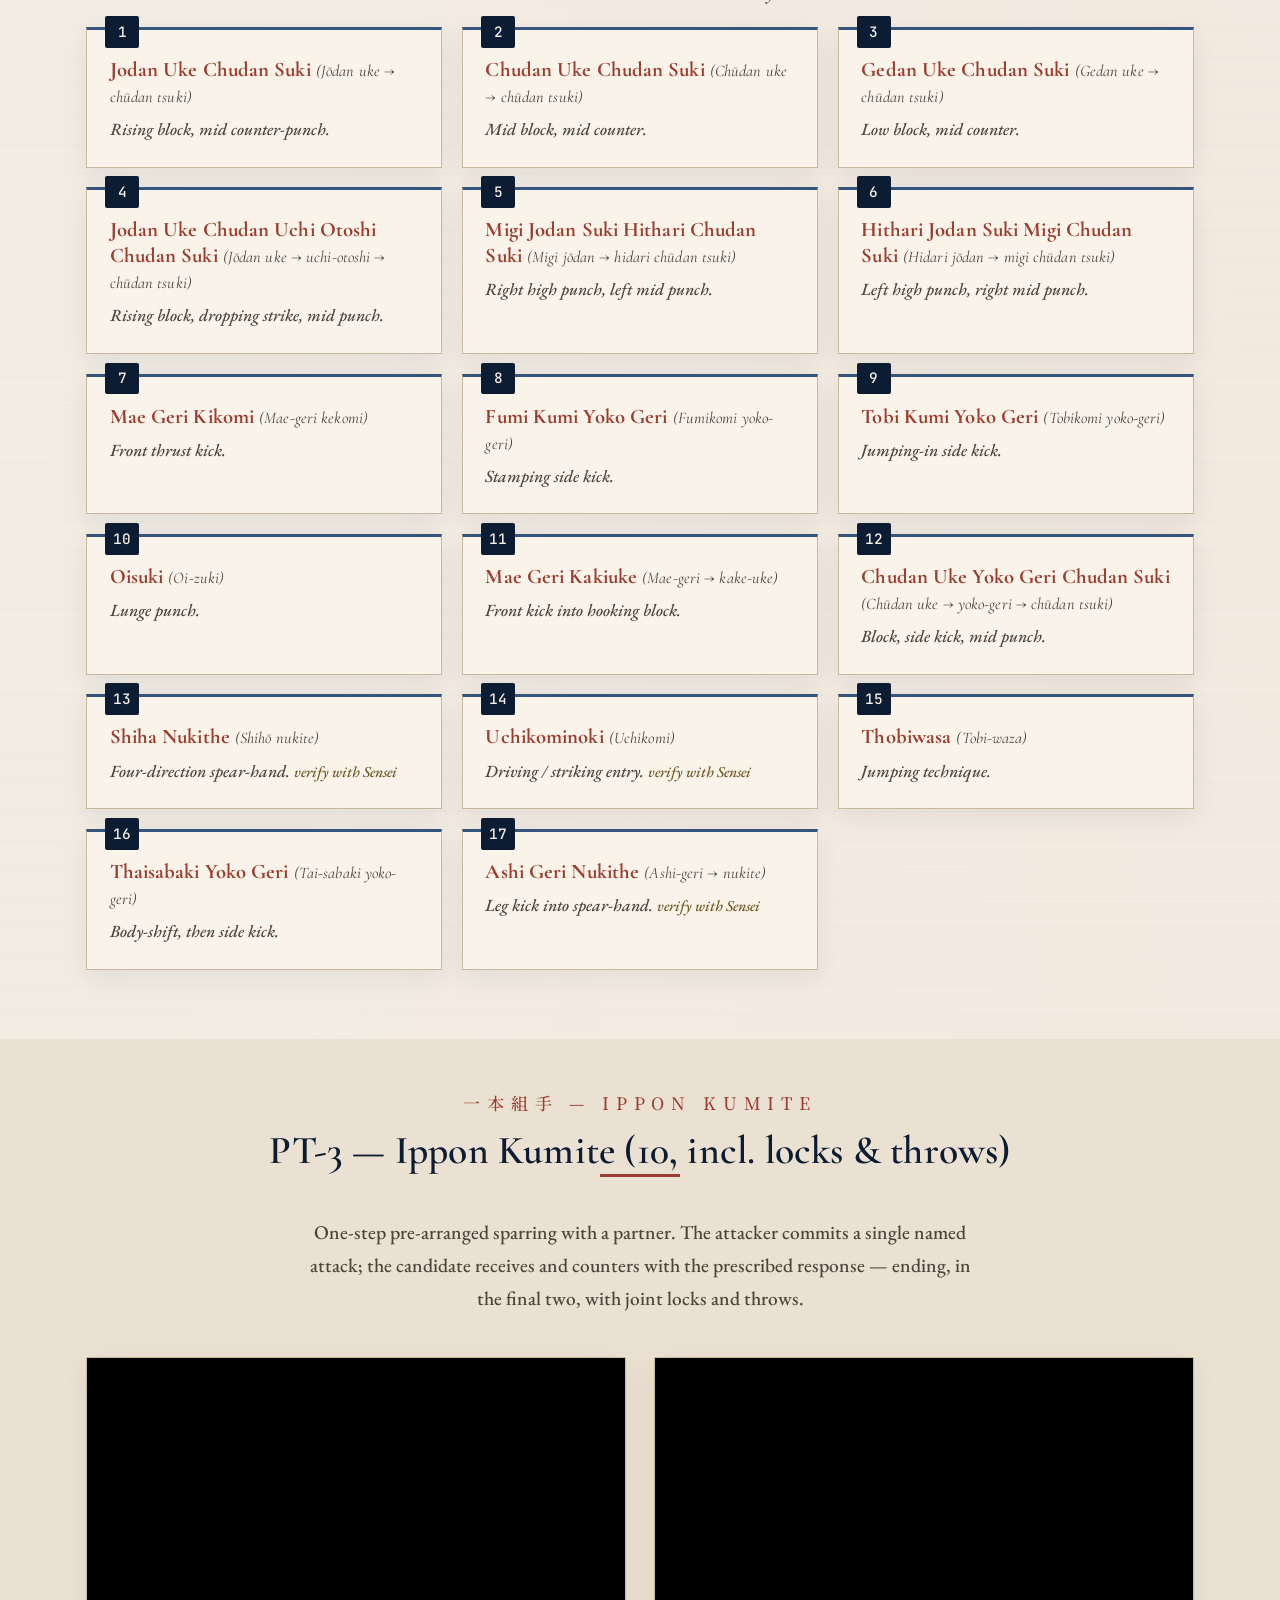
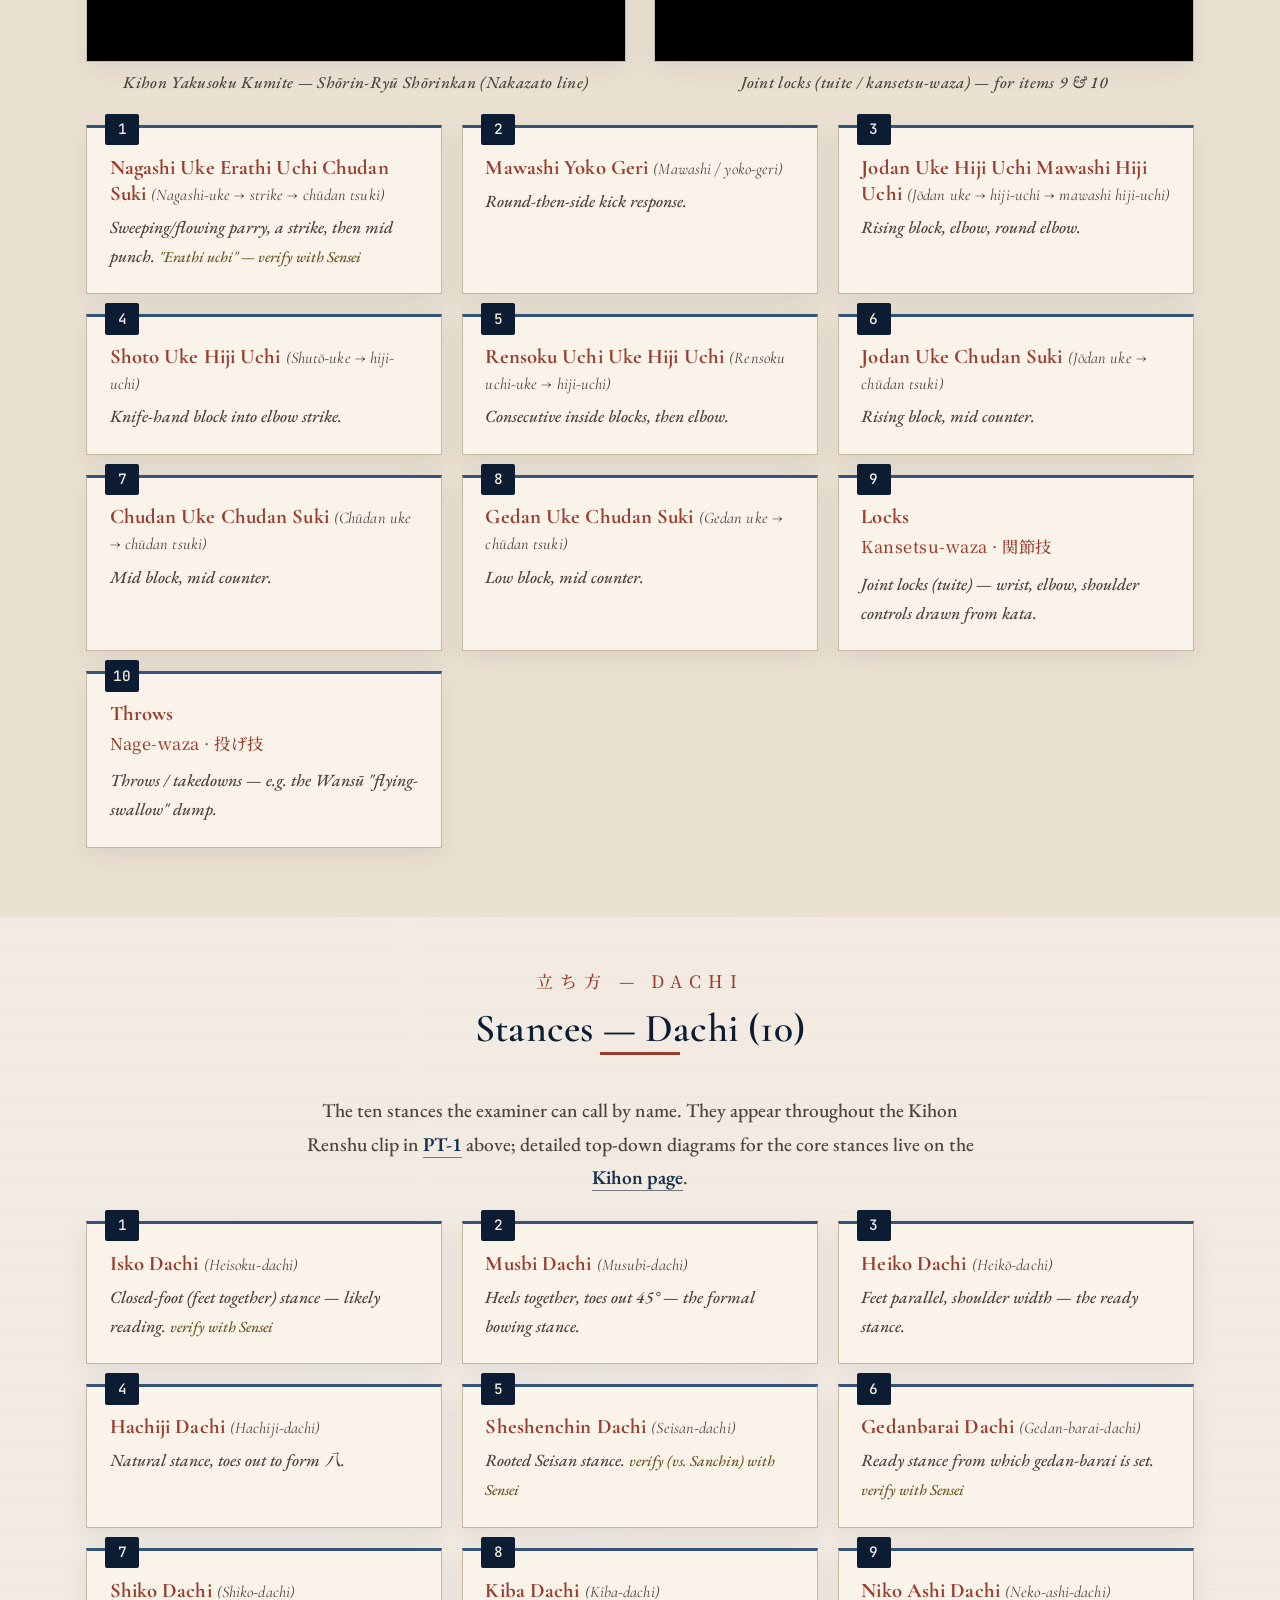
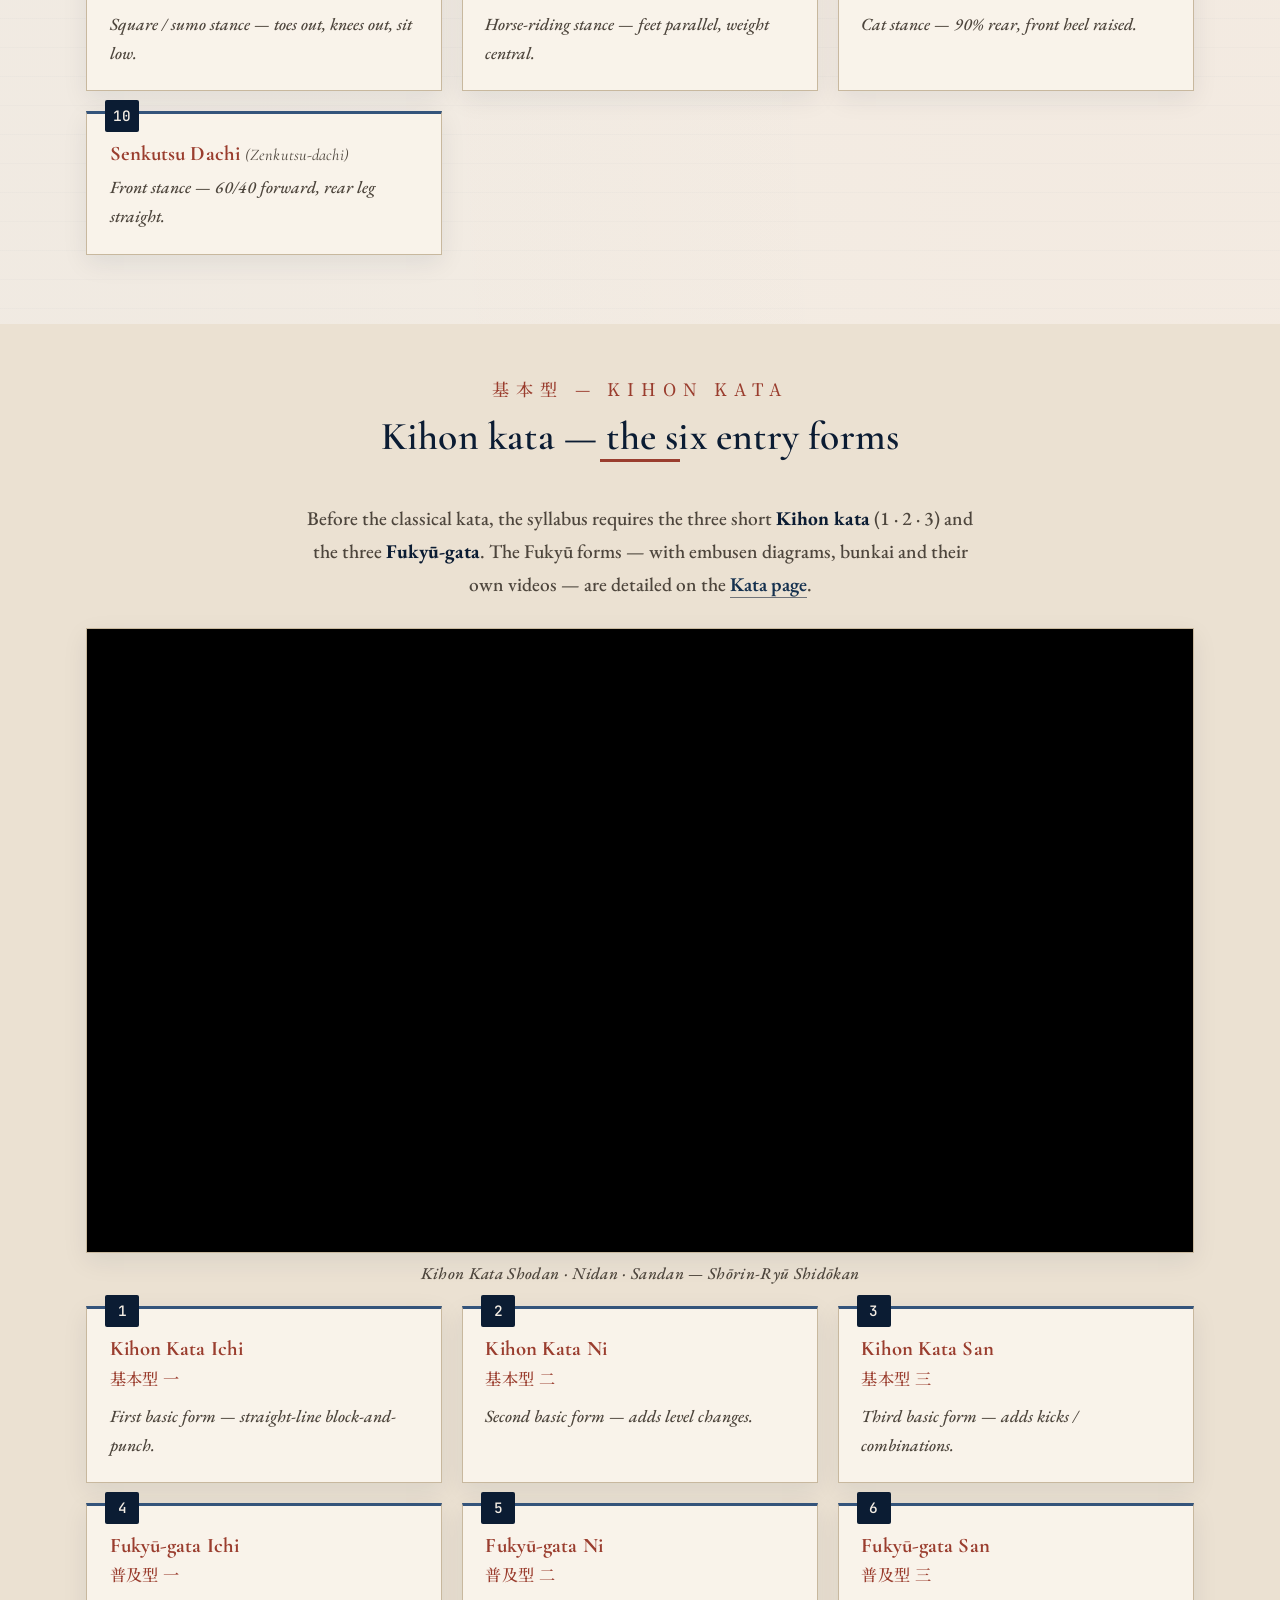
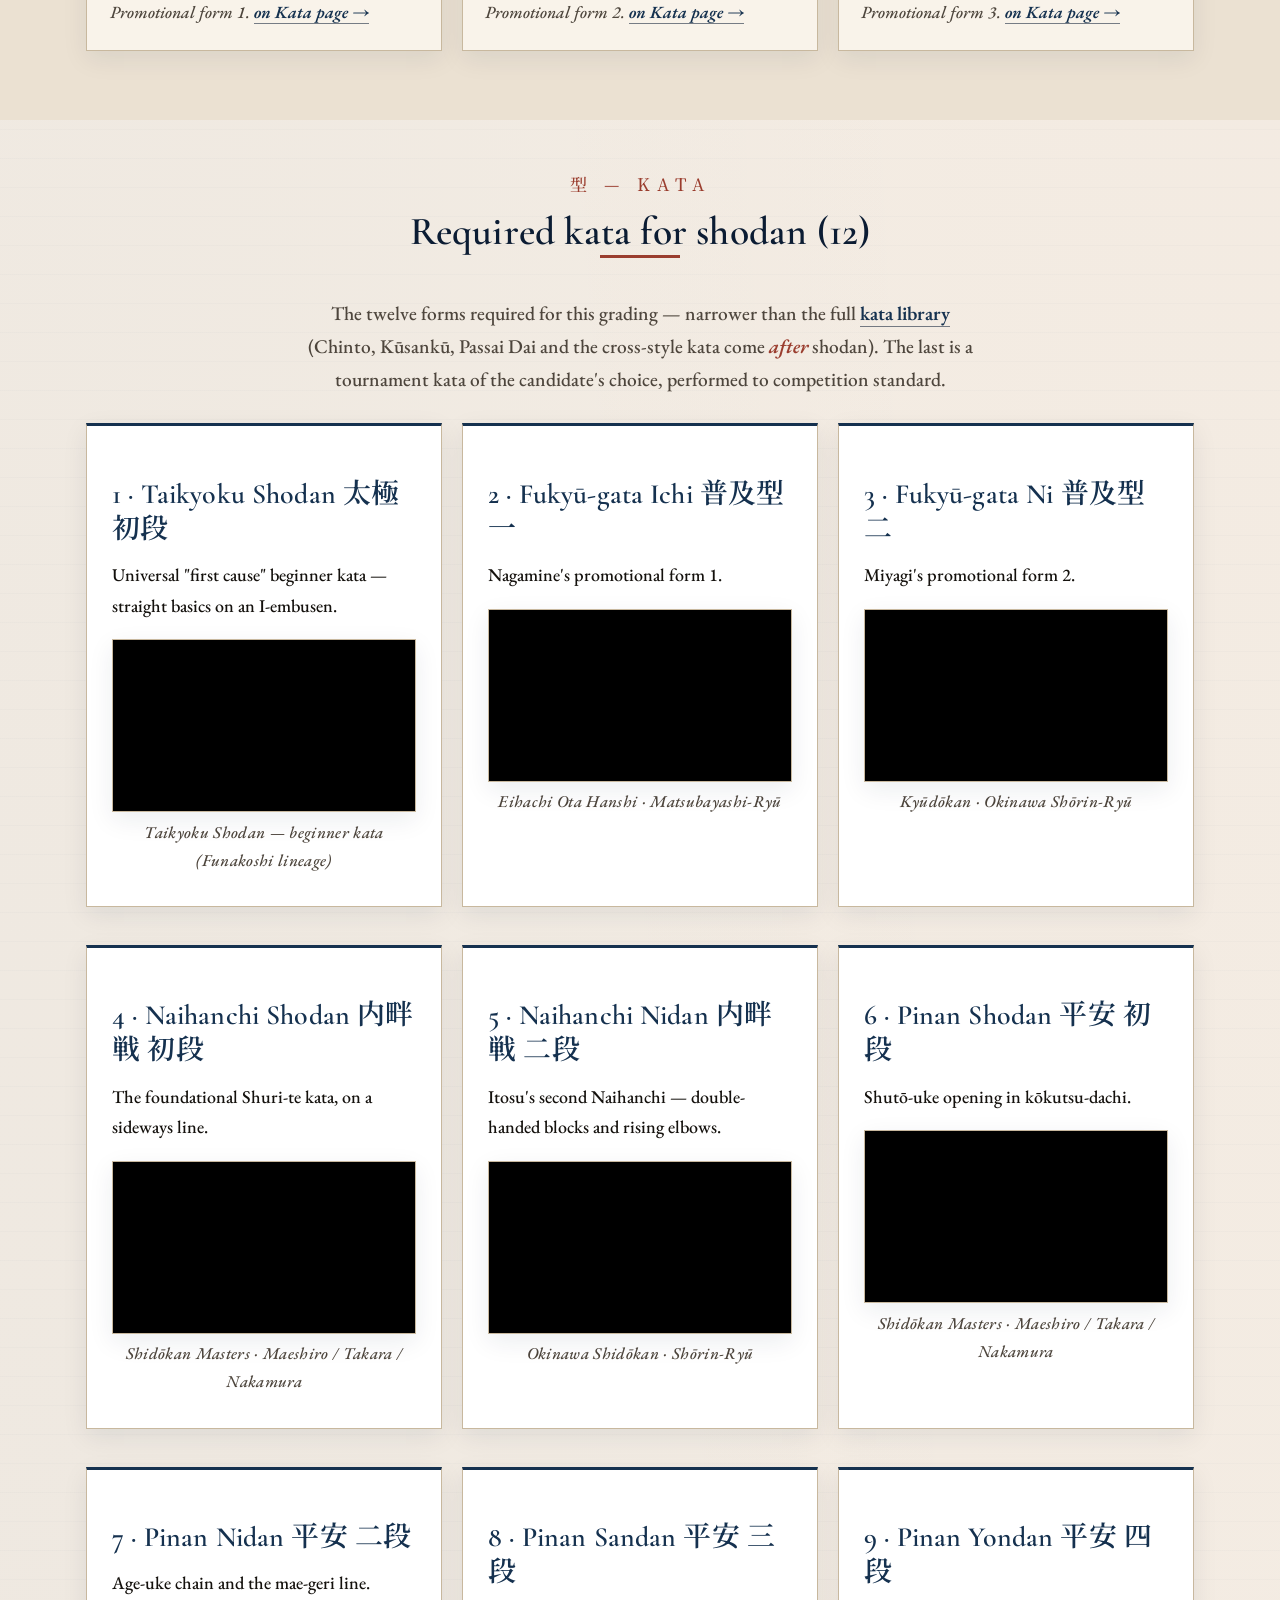
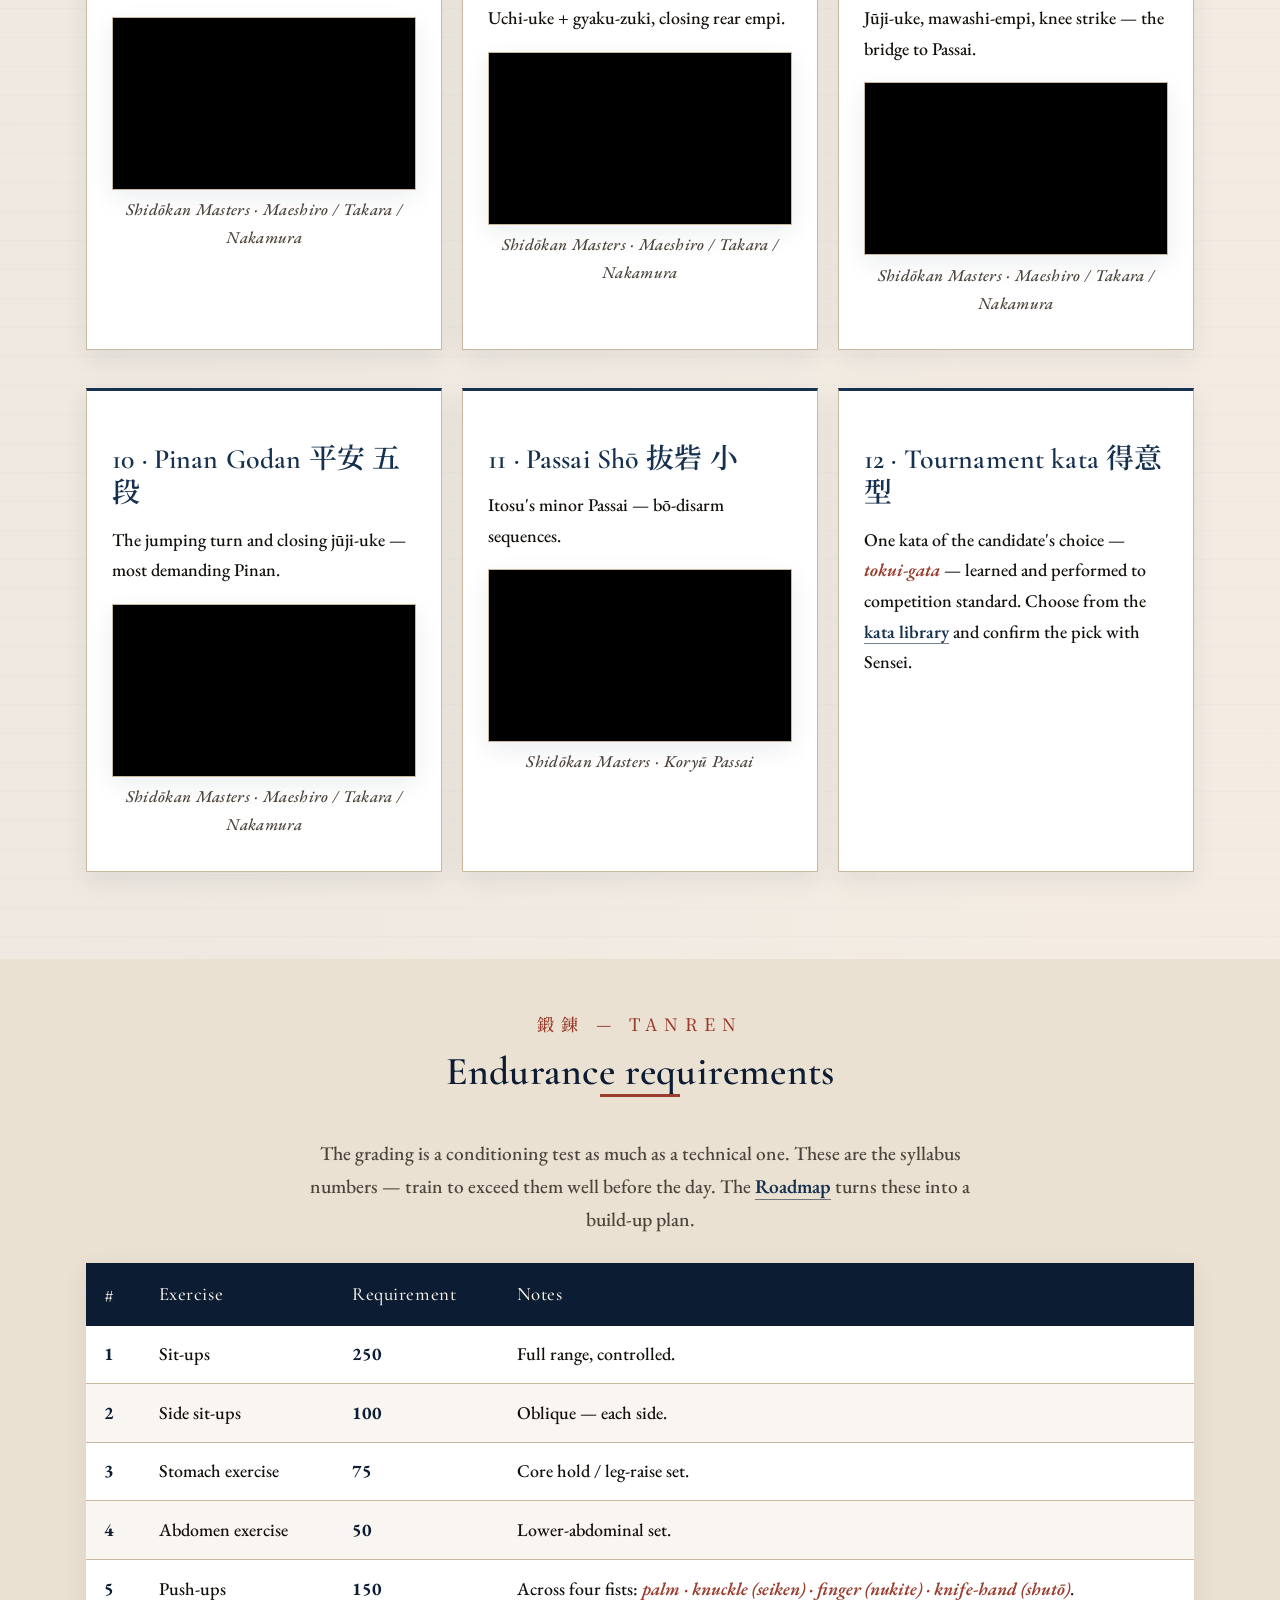
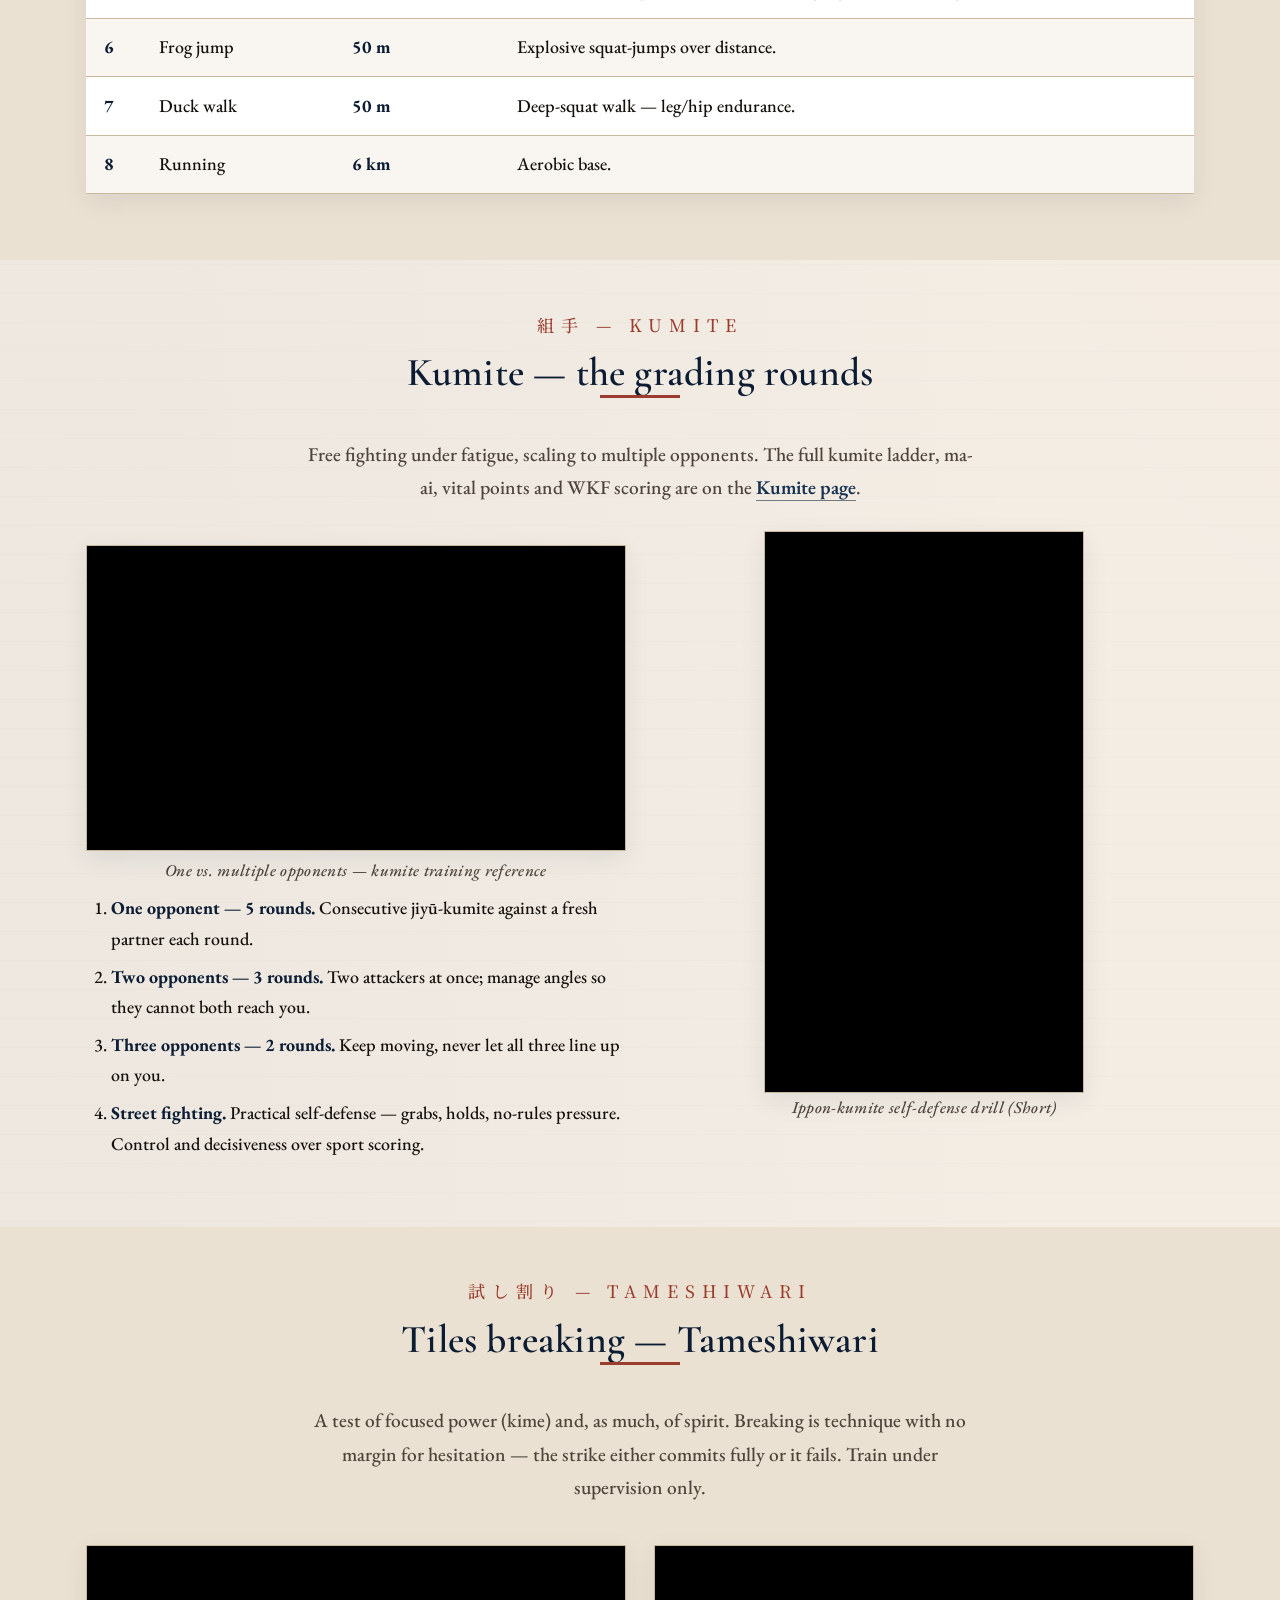
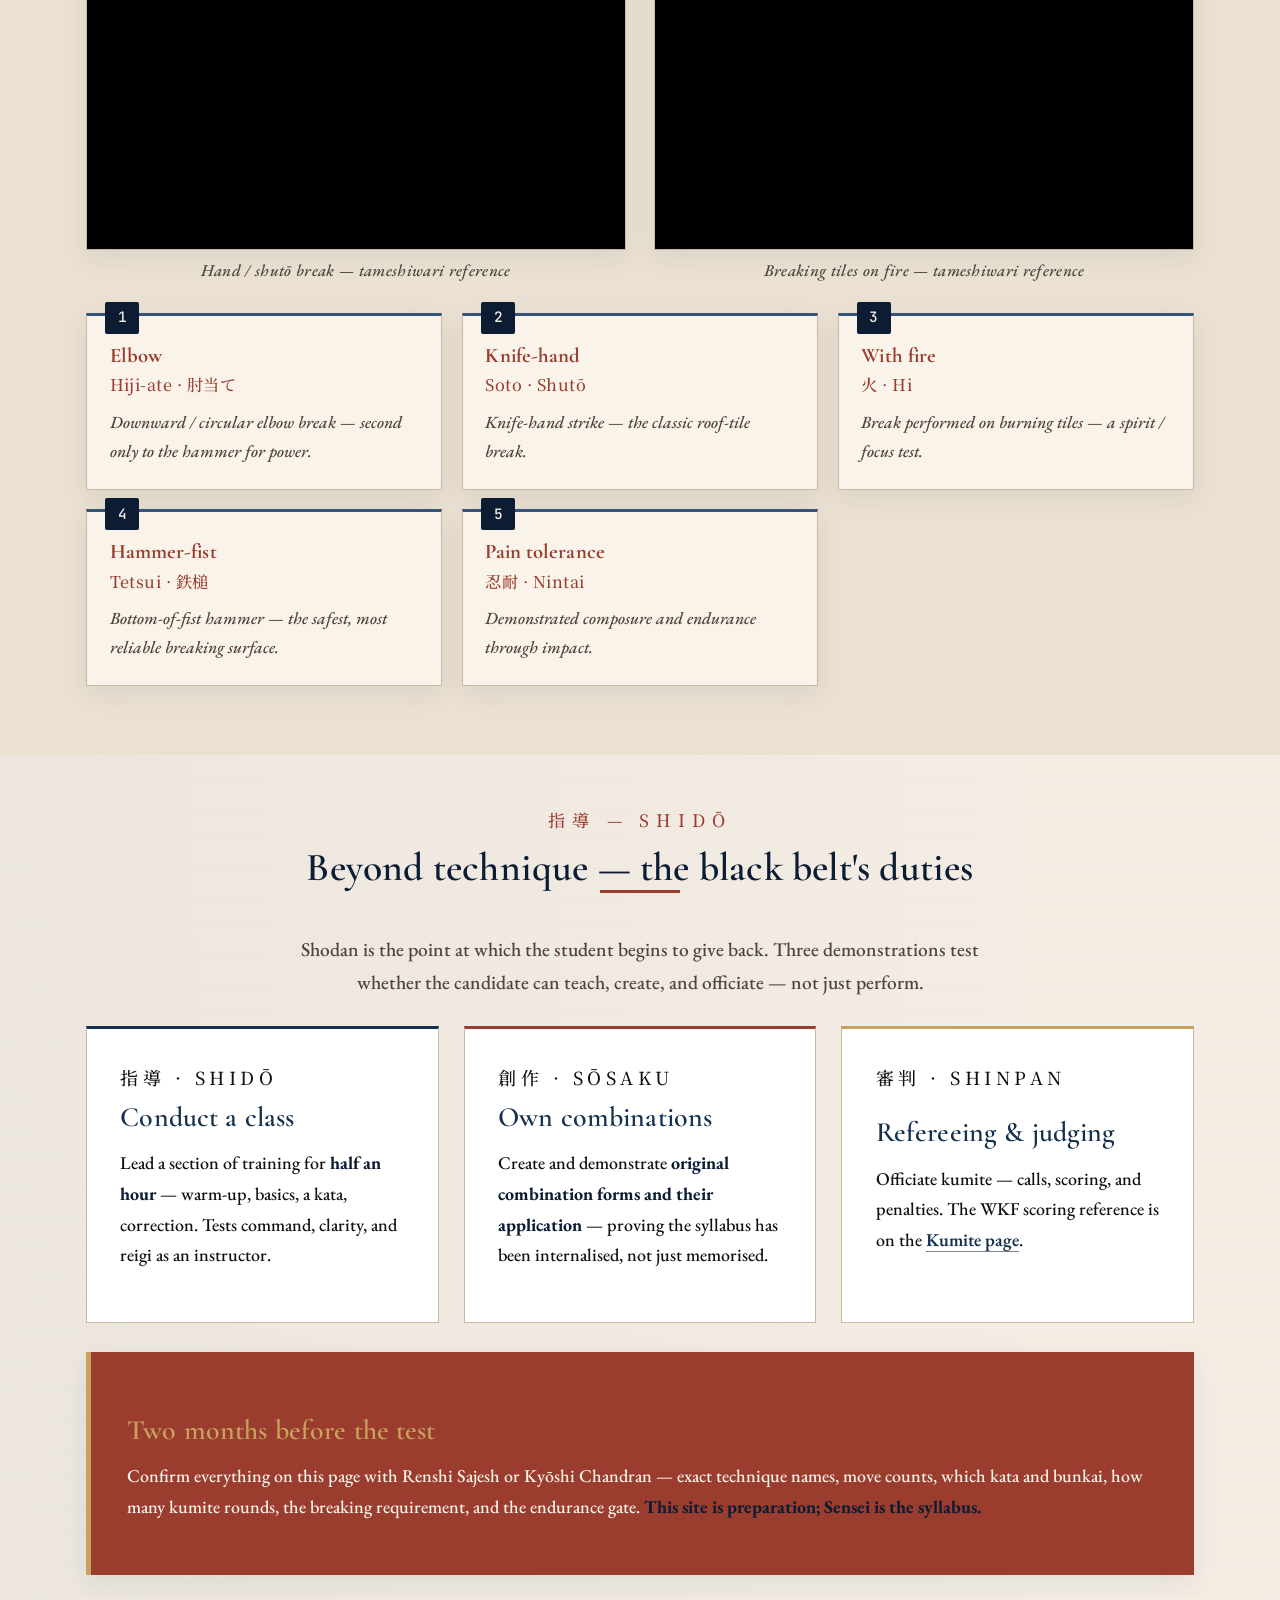
==== commit 7c02ec97: "Optimize terminology & grading: tighter spacing + rank fix - terminology: page-scoped spacing tune; " ====
--- a/grading.html
+++ b/grading.html
@@ -9,6 +9,20 @@
 <link rel="preconnect" href="https://fonts.gstatic.com" crossorigin>
 <link href="https://fonts.googleapis.com/css2?family=Cormorant+Garamond:wght@400;500;600;700&family=EB+Garamond:wght@400;500;600&family=Noto+Serif+JP:wght@400;500;700&family=JetBrains+Mono:wght@400;500&display=swap" rel="stylesheet">
 <link rel="stylesheet" href="assets/styles.css">
+<style>
+/* Page-local spacing tune (grading.html only) */
+section:not(.hero){padding:2.75rem 0}
+.section-title{margin-bottom:1.5rem}
+.section-title .lede{margin-top:1rem}
+.tech-grid{gap:1.1rem;margin:1.1rem 0}
+.kata-card{padding:1.3rem 1.4rem;margin-bottom:1rem}
+.kata-video{margin:0.8rem 0 0.3rem}
+.row-2{gap:1.6rem}
+.row-3{gap:1.4rem}
+table{margin:0.9rem 0}
+.callout{padding:1.9rem 2rem;margin:1.6rem 0}
+.mt-4{margin-top:1.1rem}
+</style>
 <!-- Cloudflare Web Analytics -->
 <script defer src="https://static.cloudflareinsights.com/beacon.min.js" data-cf-beacon='{"token": "e20171382c37479f917e4cc268267b56"}'></script>
 </head>
@@ -420,7 +434,7 @@
       <div class="card accent-kincha"><p class="card-jp">審判 · Shinpan</p><h3>Refereeing &amp; judging</h3><p>Officiate kumite — calls, scoring, and penalties. The WKF scoring reference is on the <a href="kumite.html">Kumite page</a>.</p></div>
     </div>
 
-    <div class="callout warm" style="margin-top: 2.5rem;">
+    <div class="callout warm" style="margin-top: 1.6rem;">
       <h3>Two months before the test</h3>
       <p>Confirm everything on this page with Renshi Sajesh or Kyōshi Chandran — exact technique names, move counts, which kata and bunkai, how many kumite rounds, the breaking requirement, and the endurance gate. <strong>This site is preparation; Sensei is the syllabus.</strong></p>
     </div>
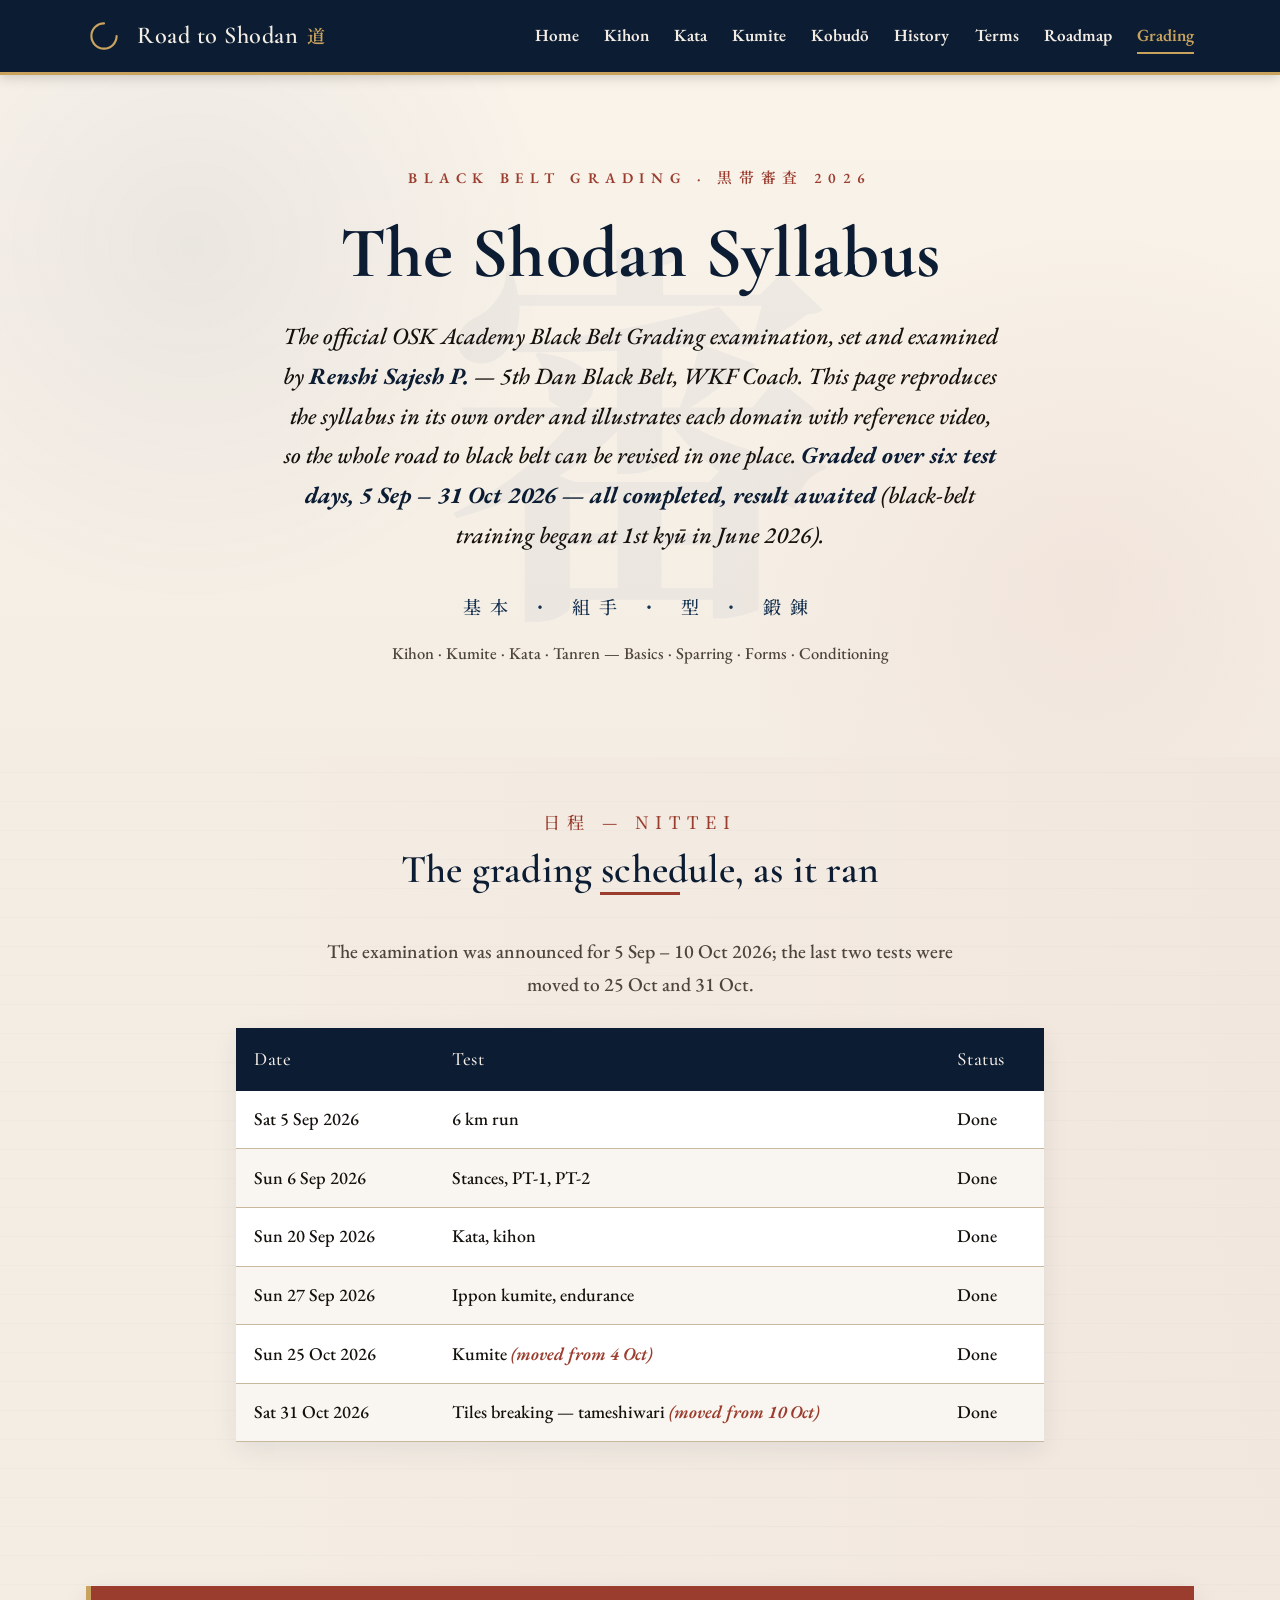
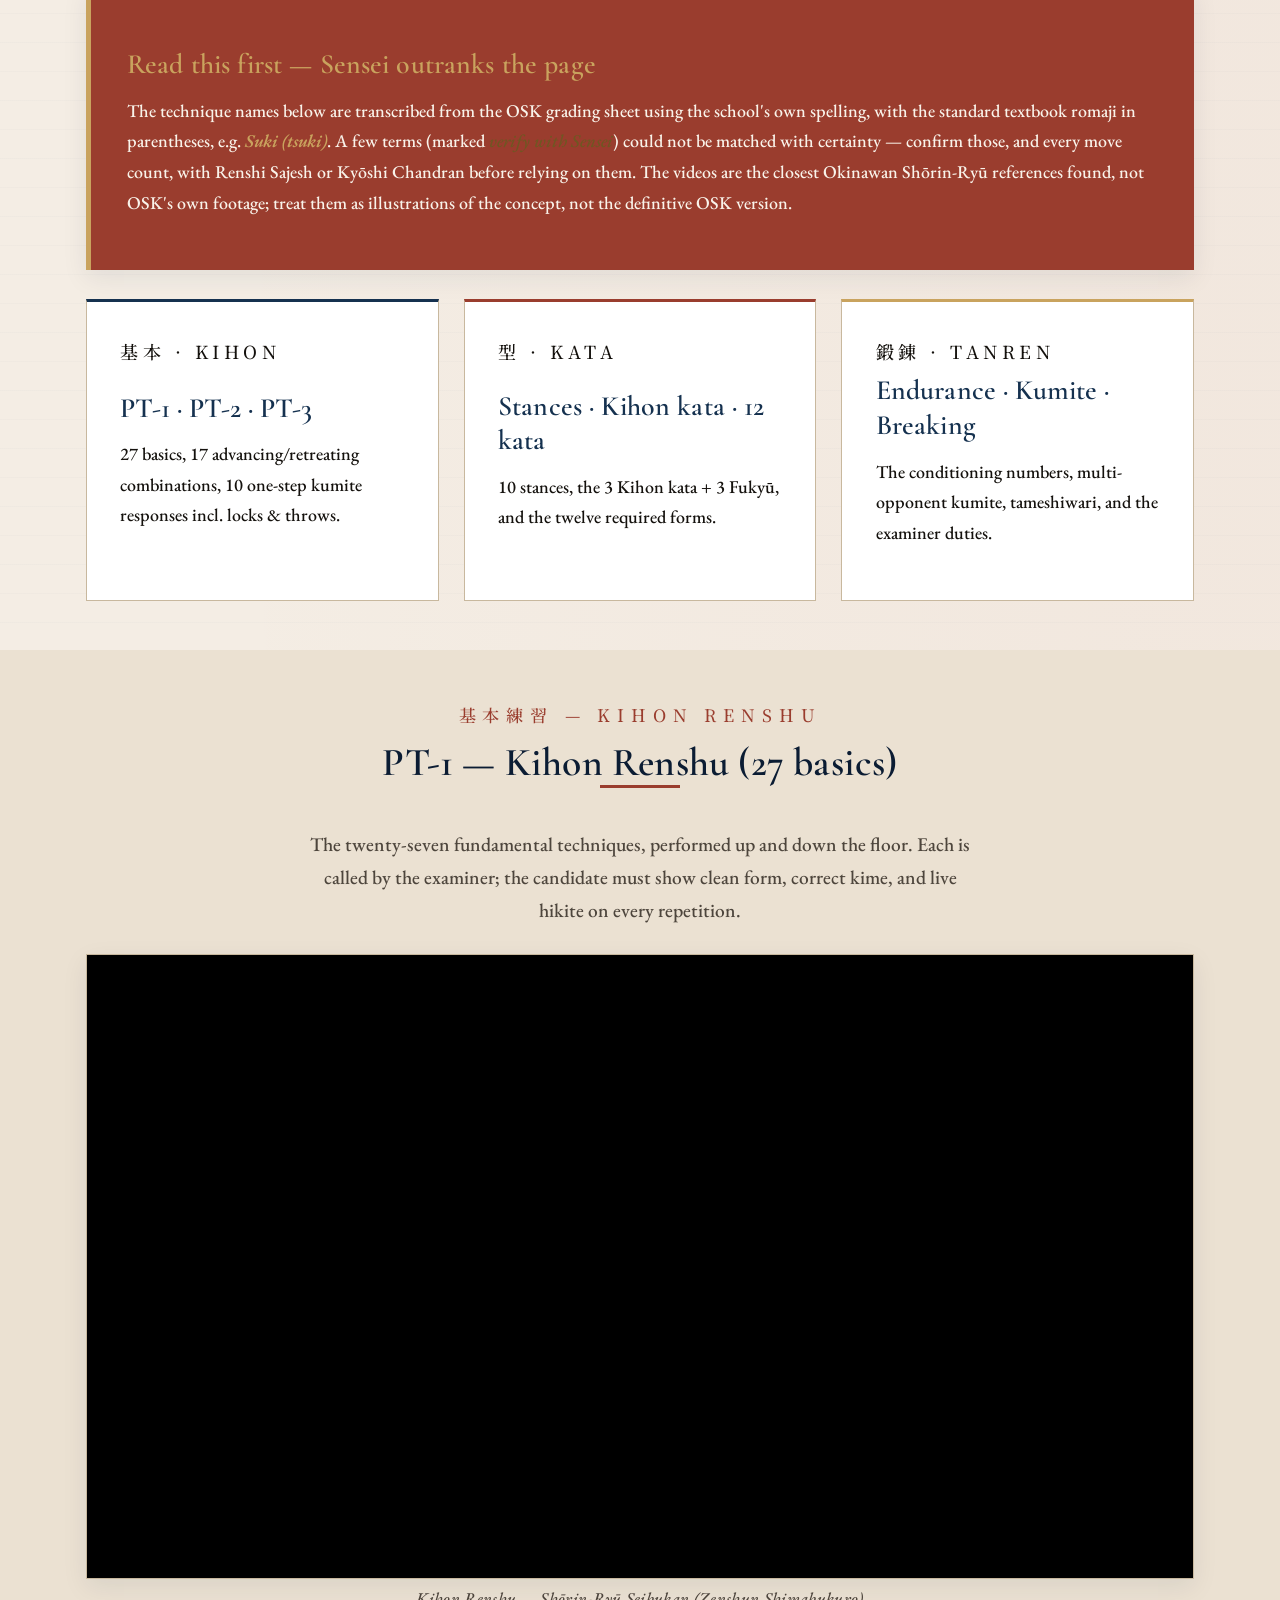
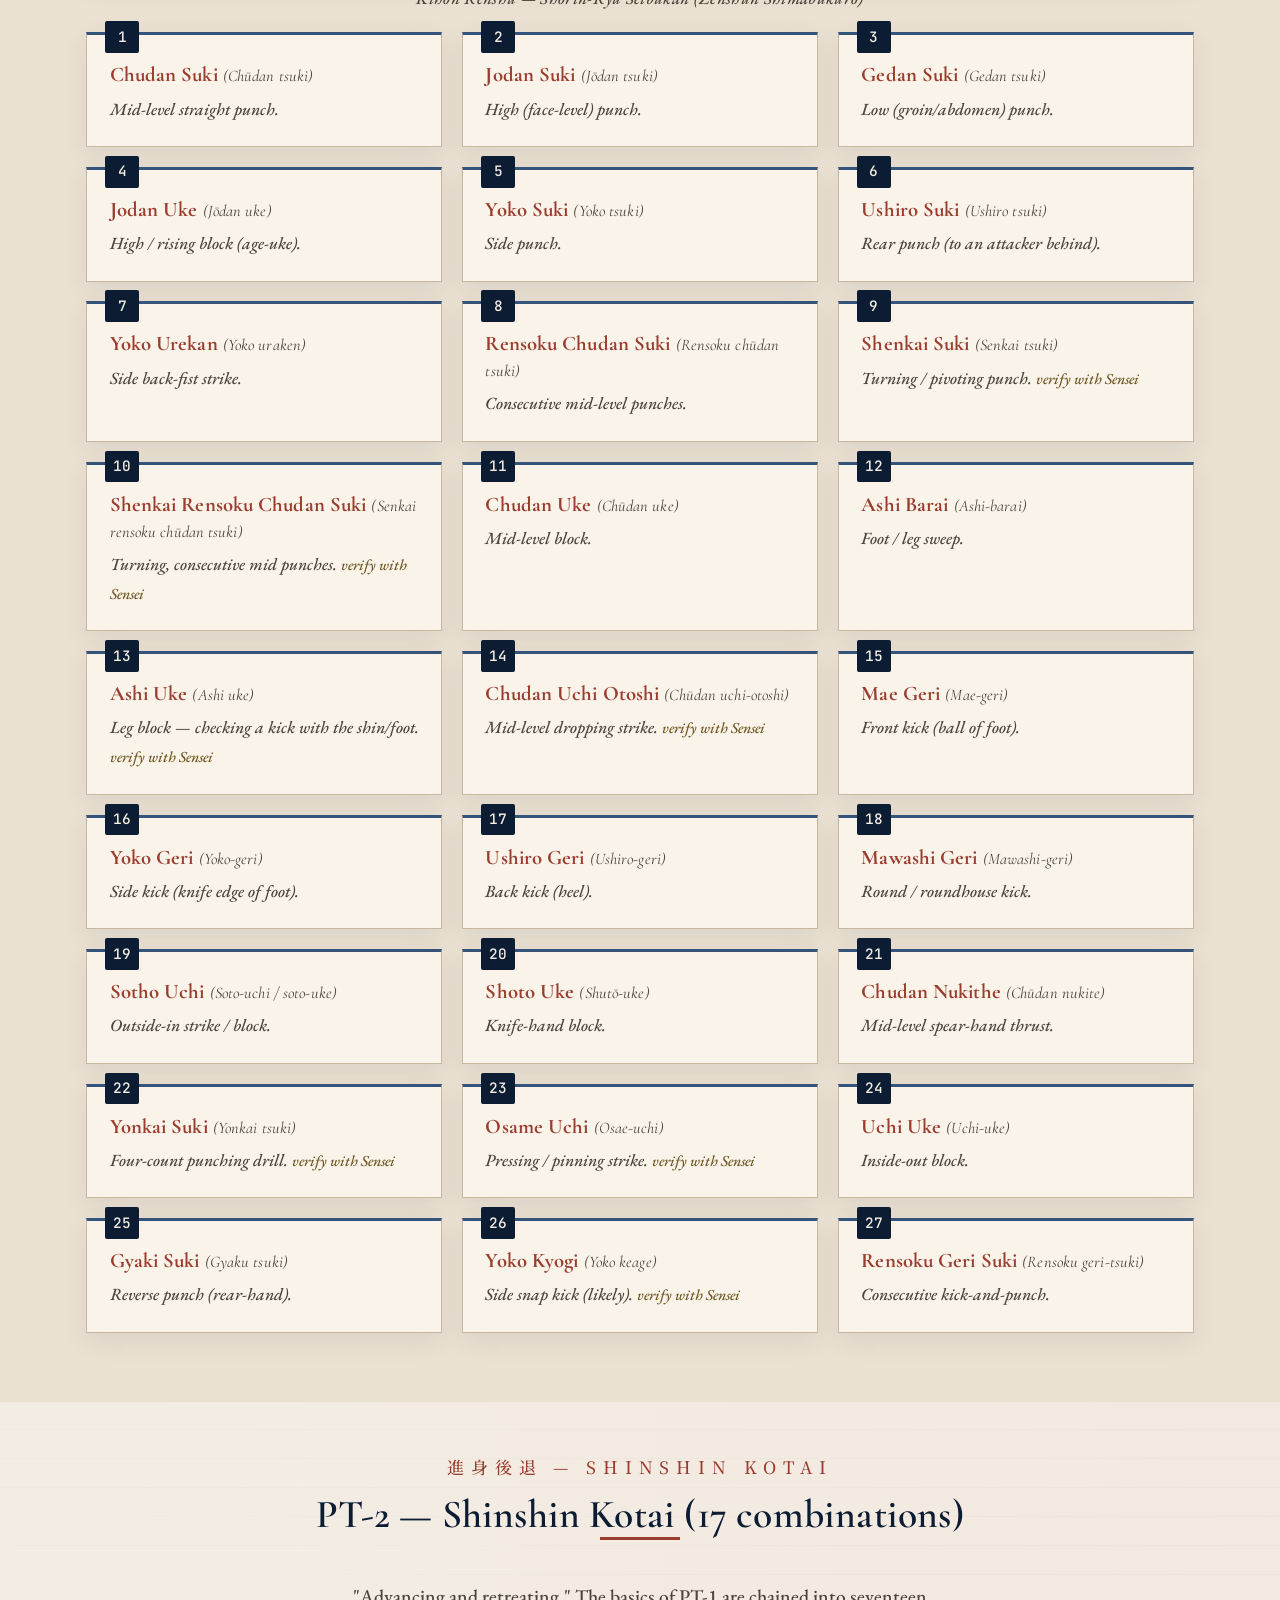
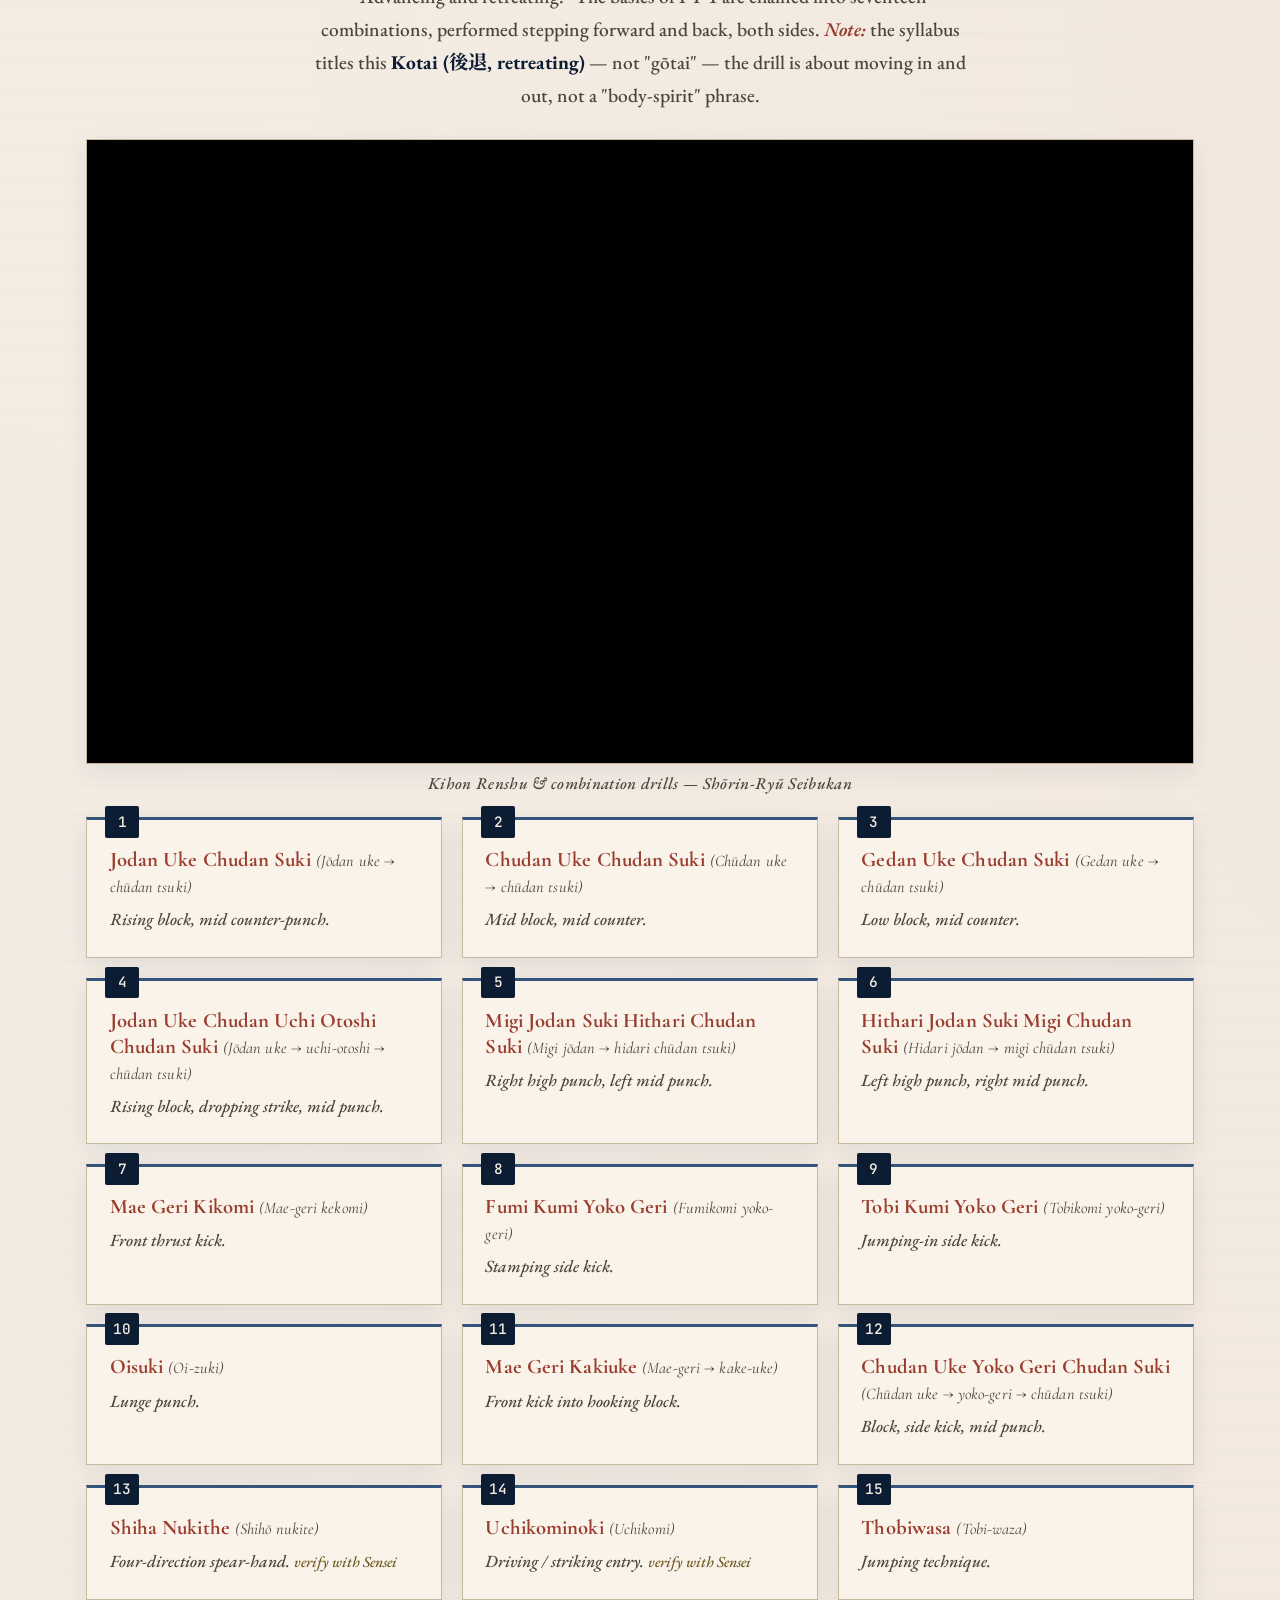
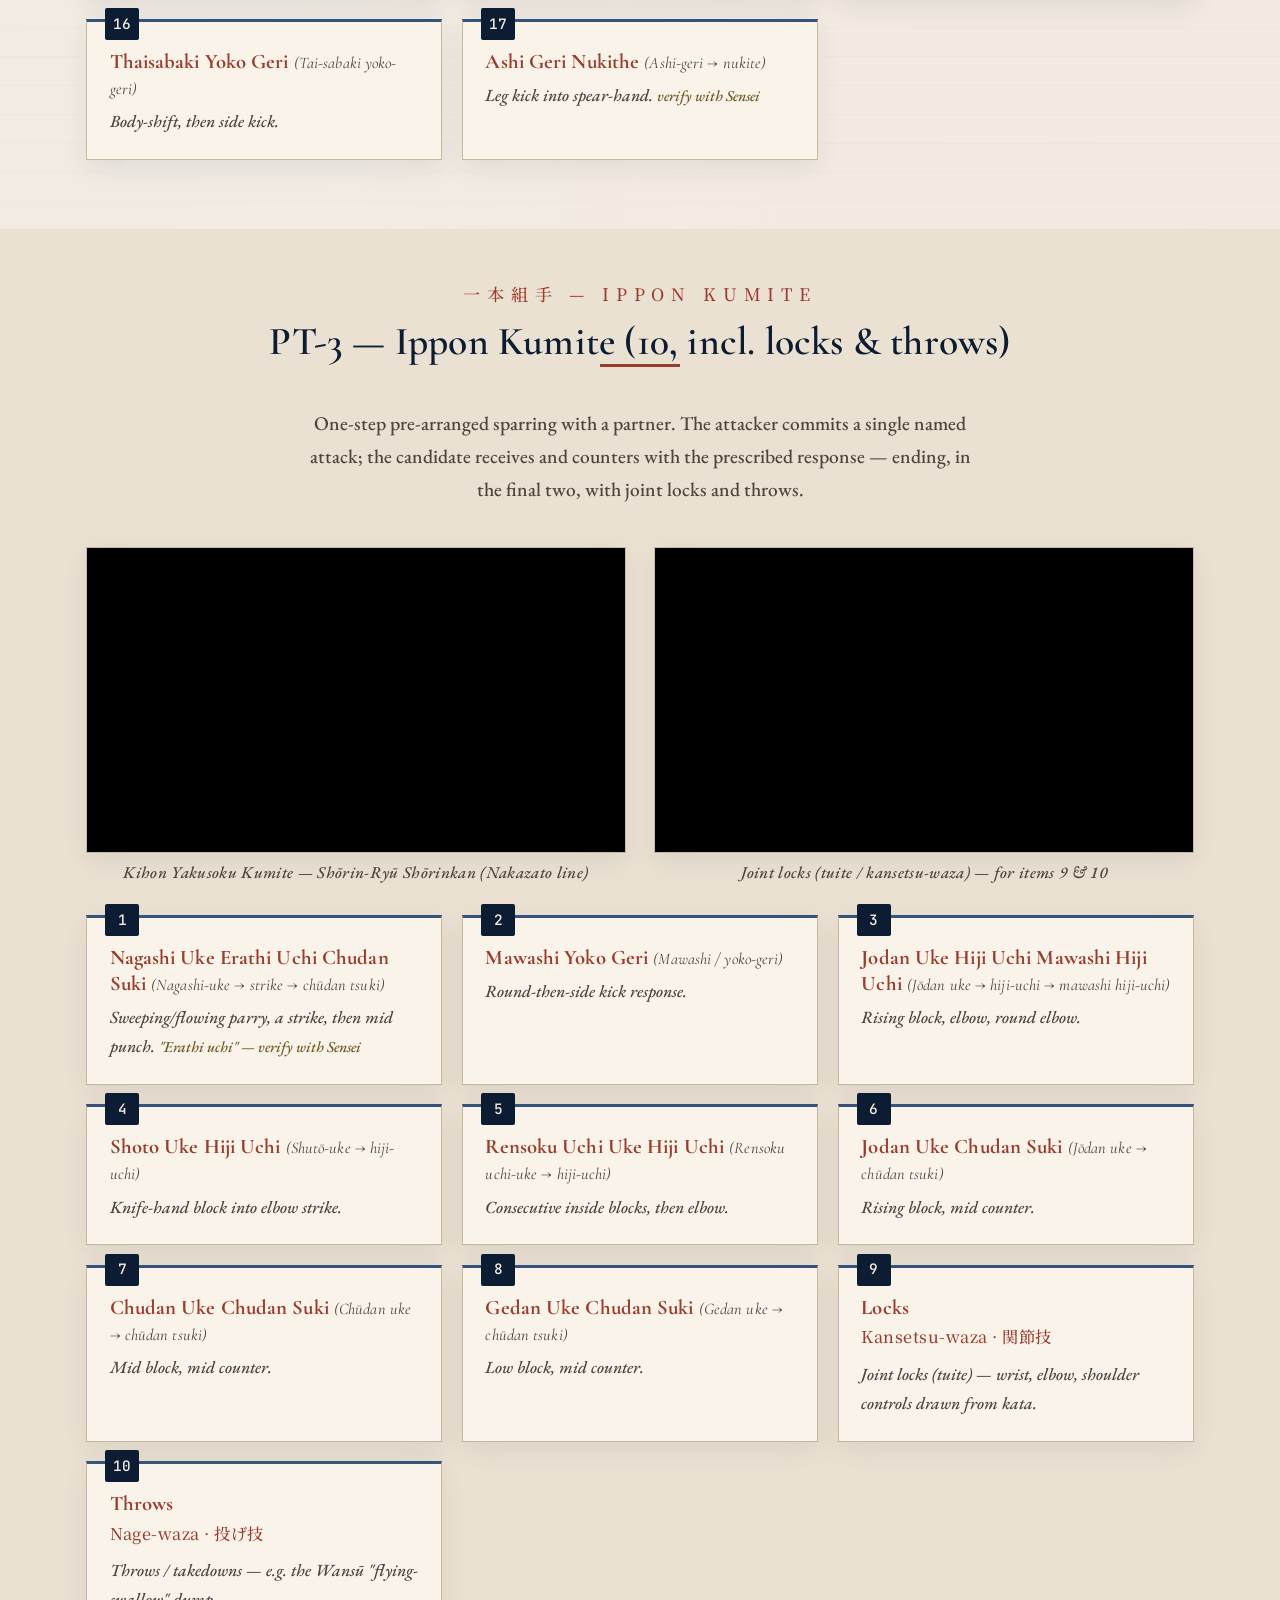
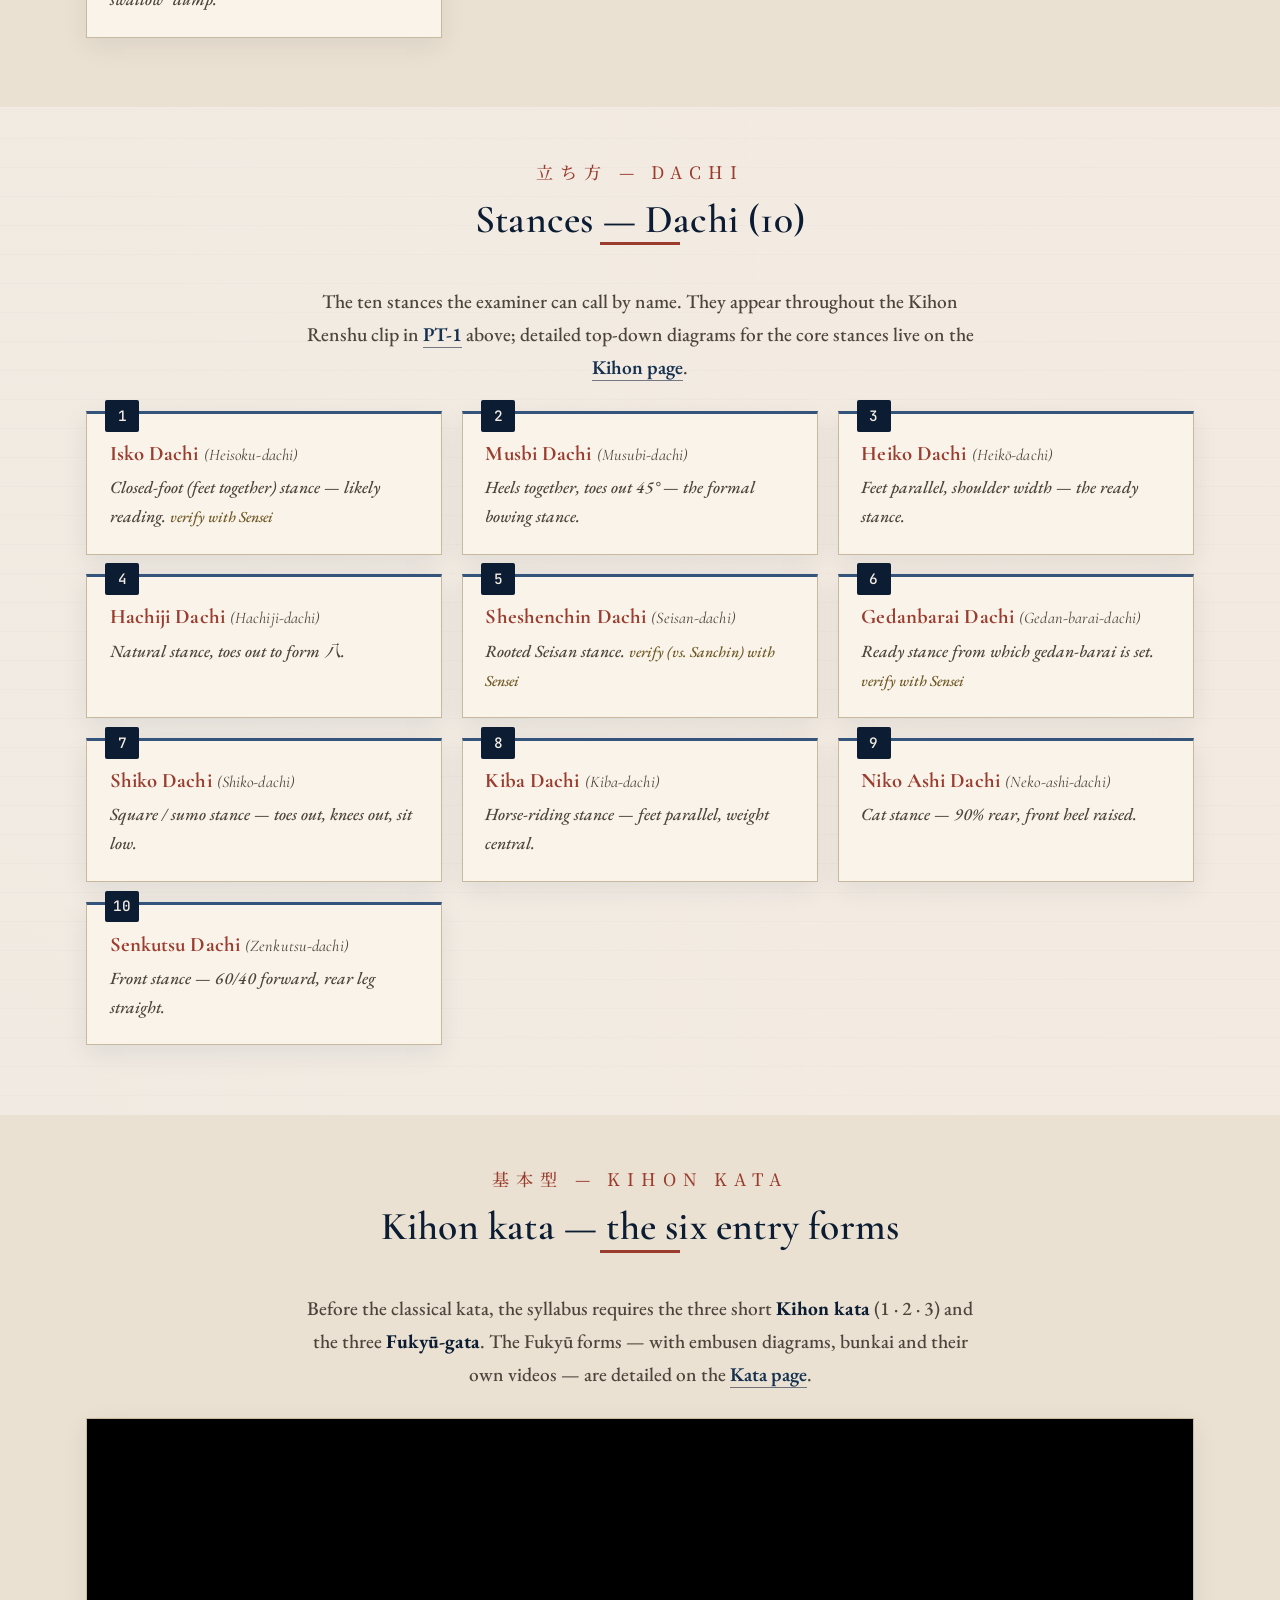
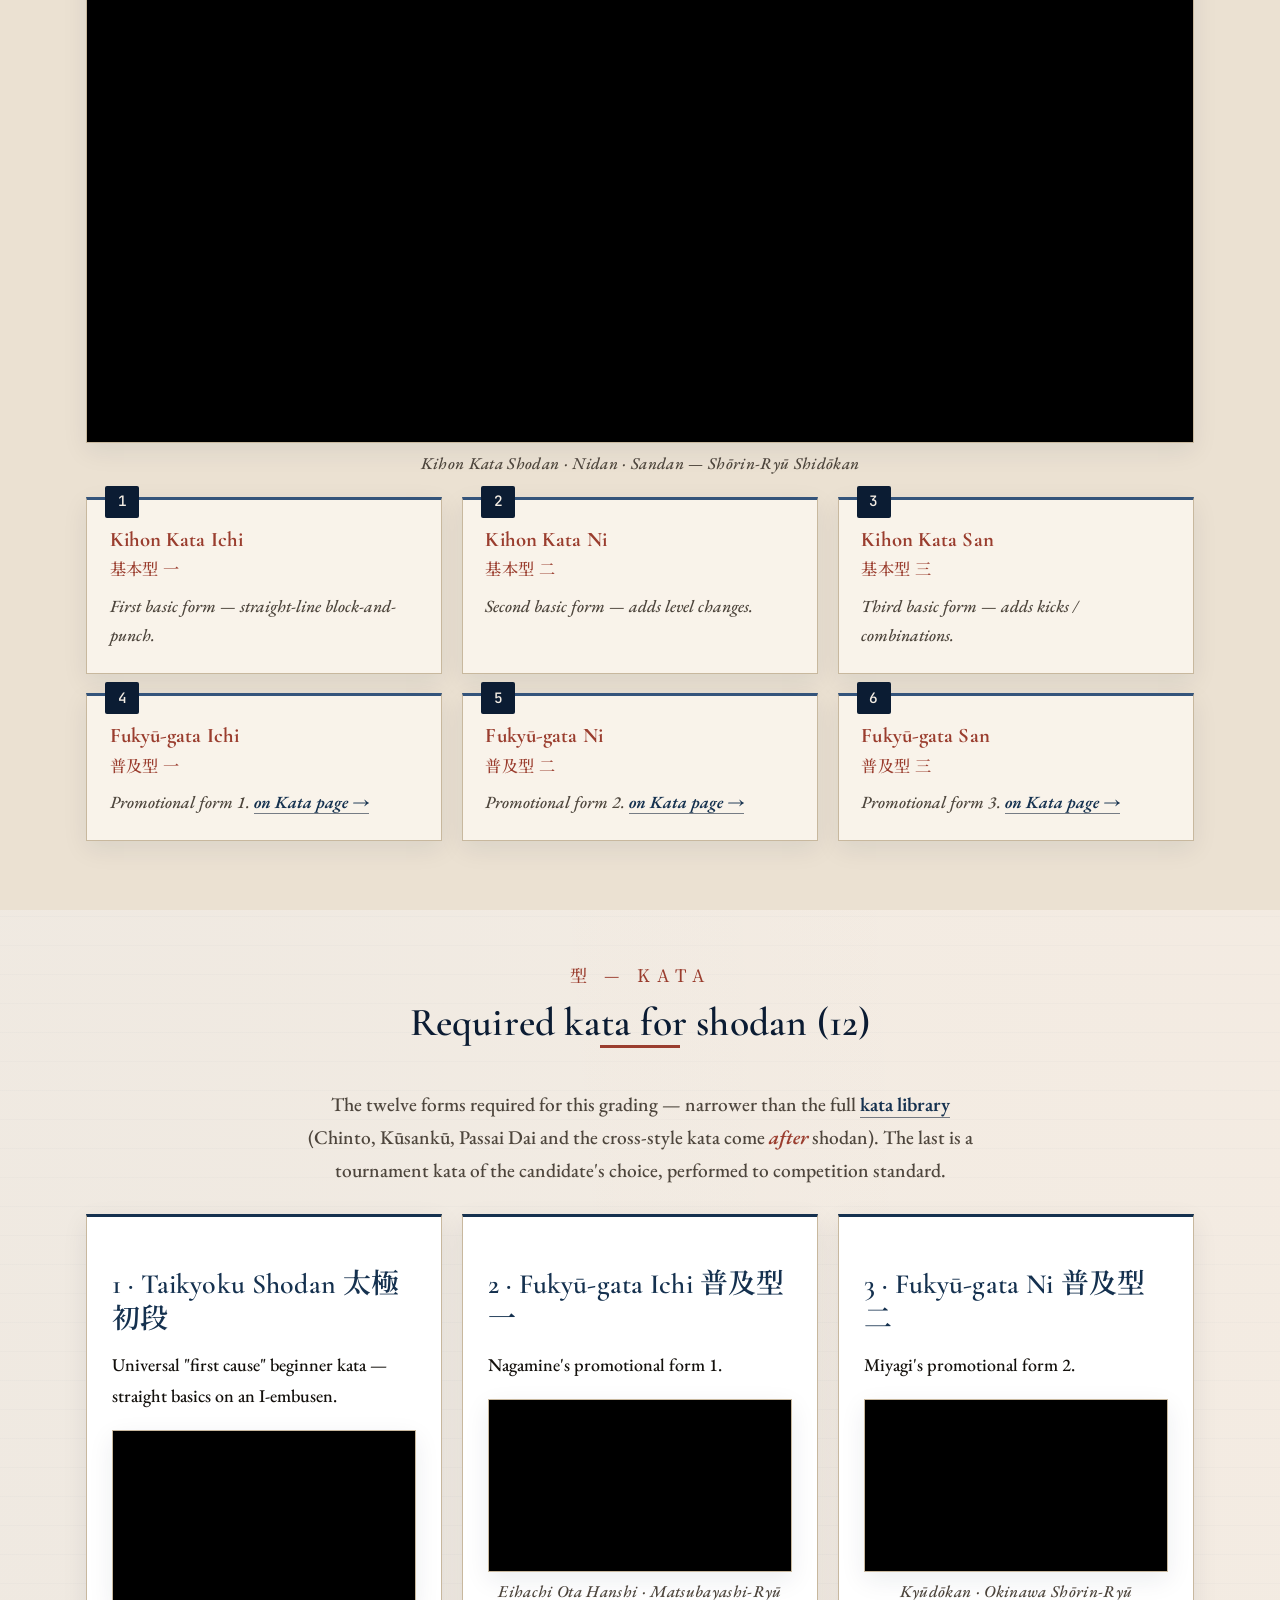
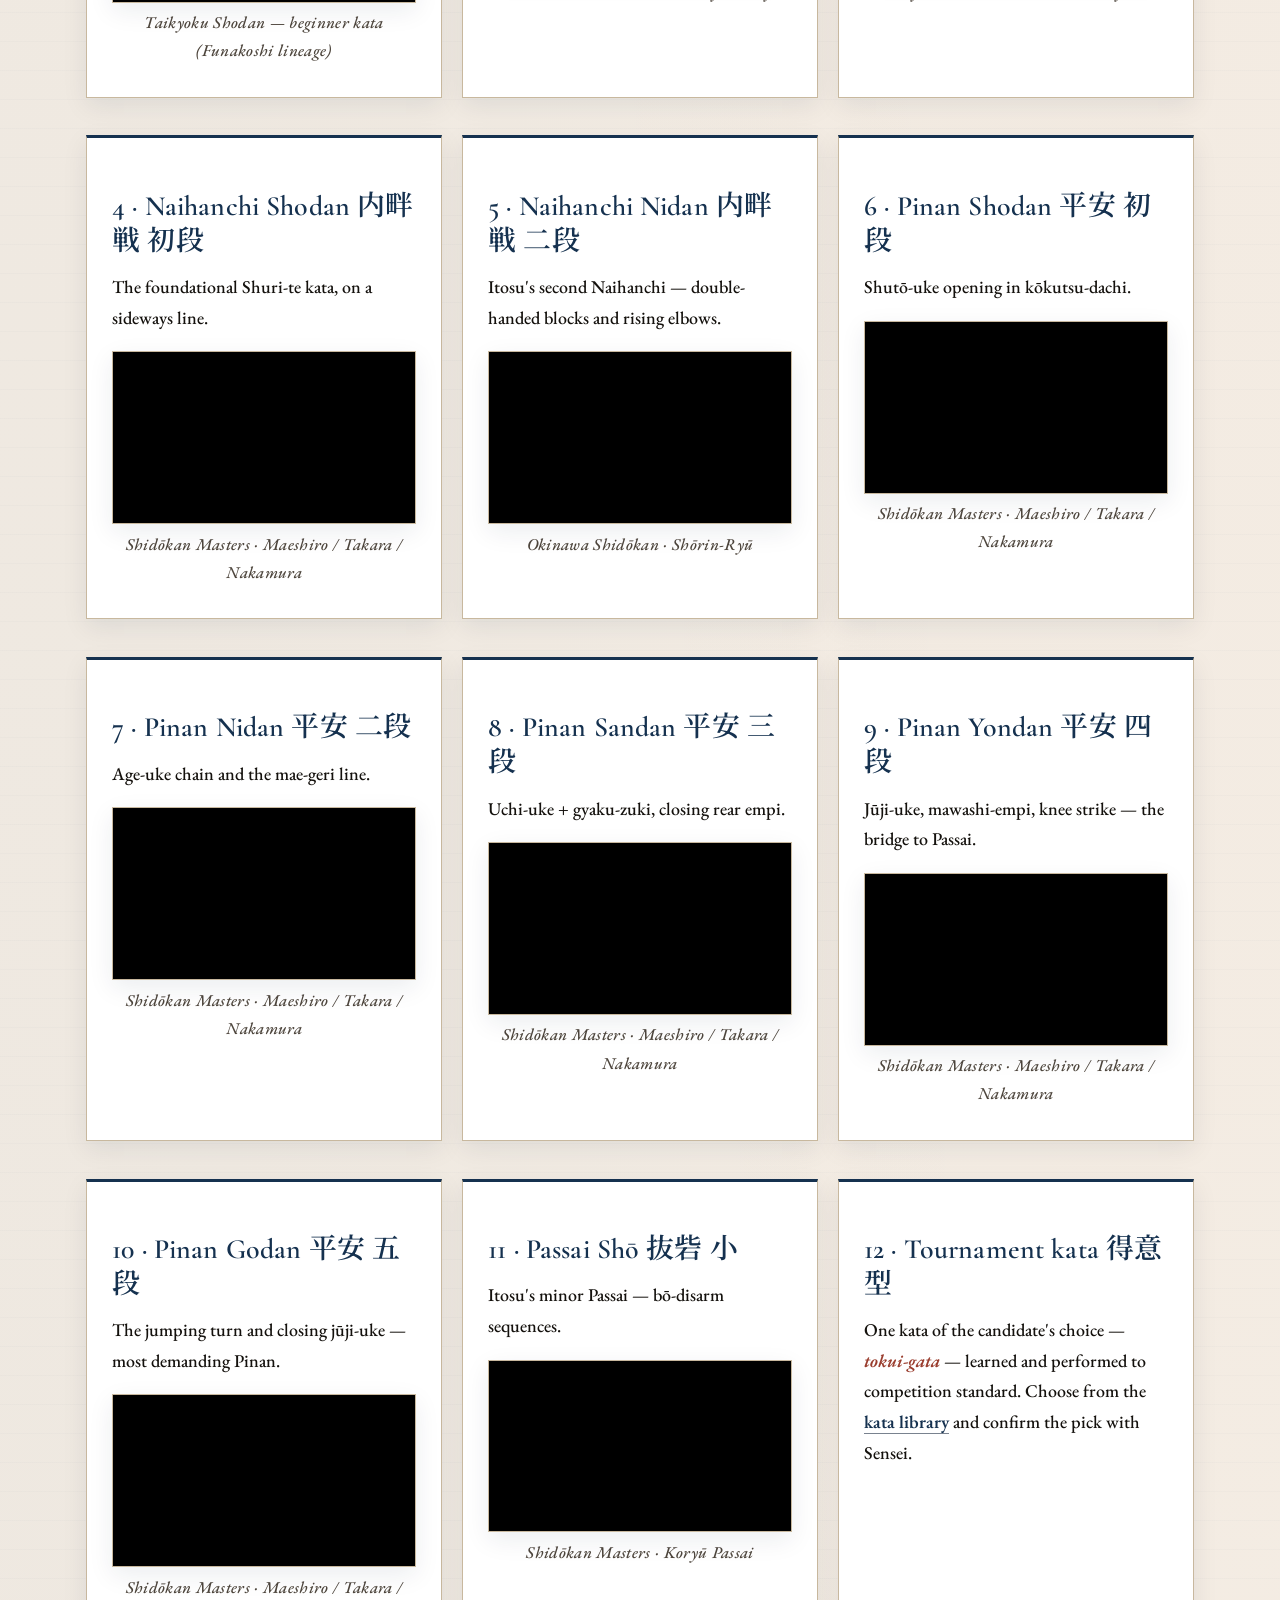
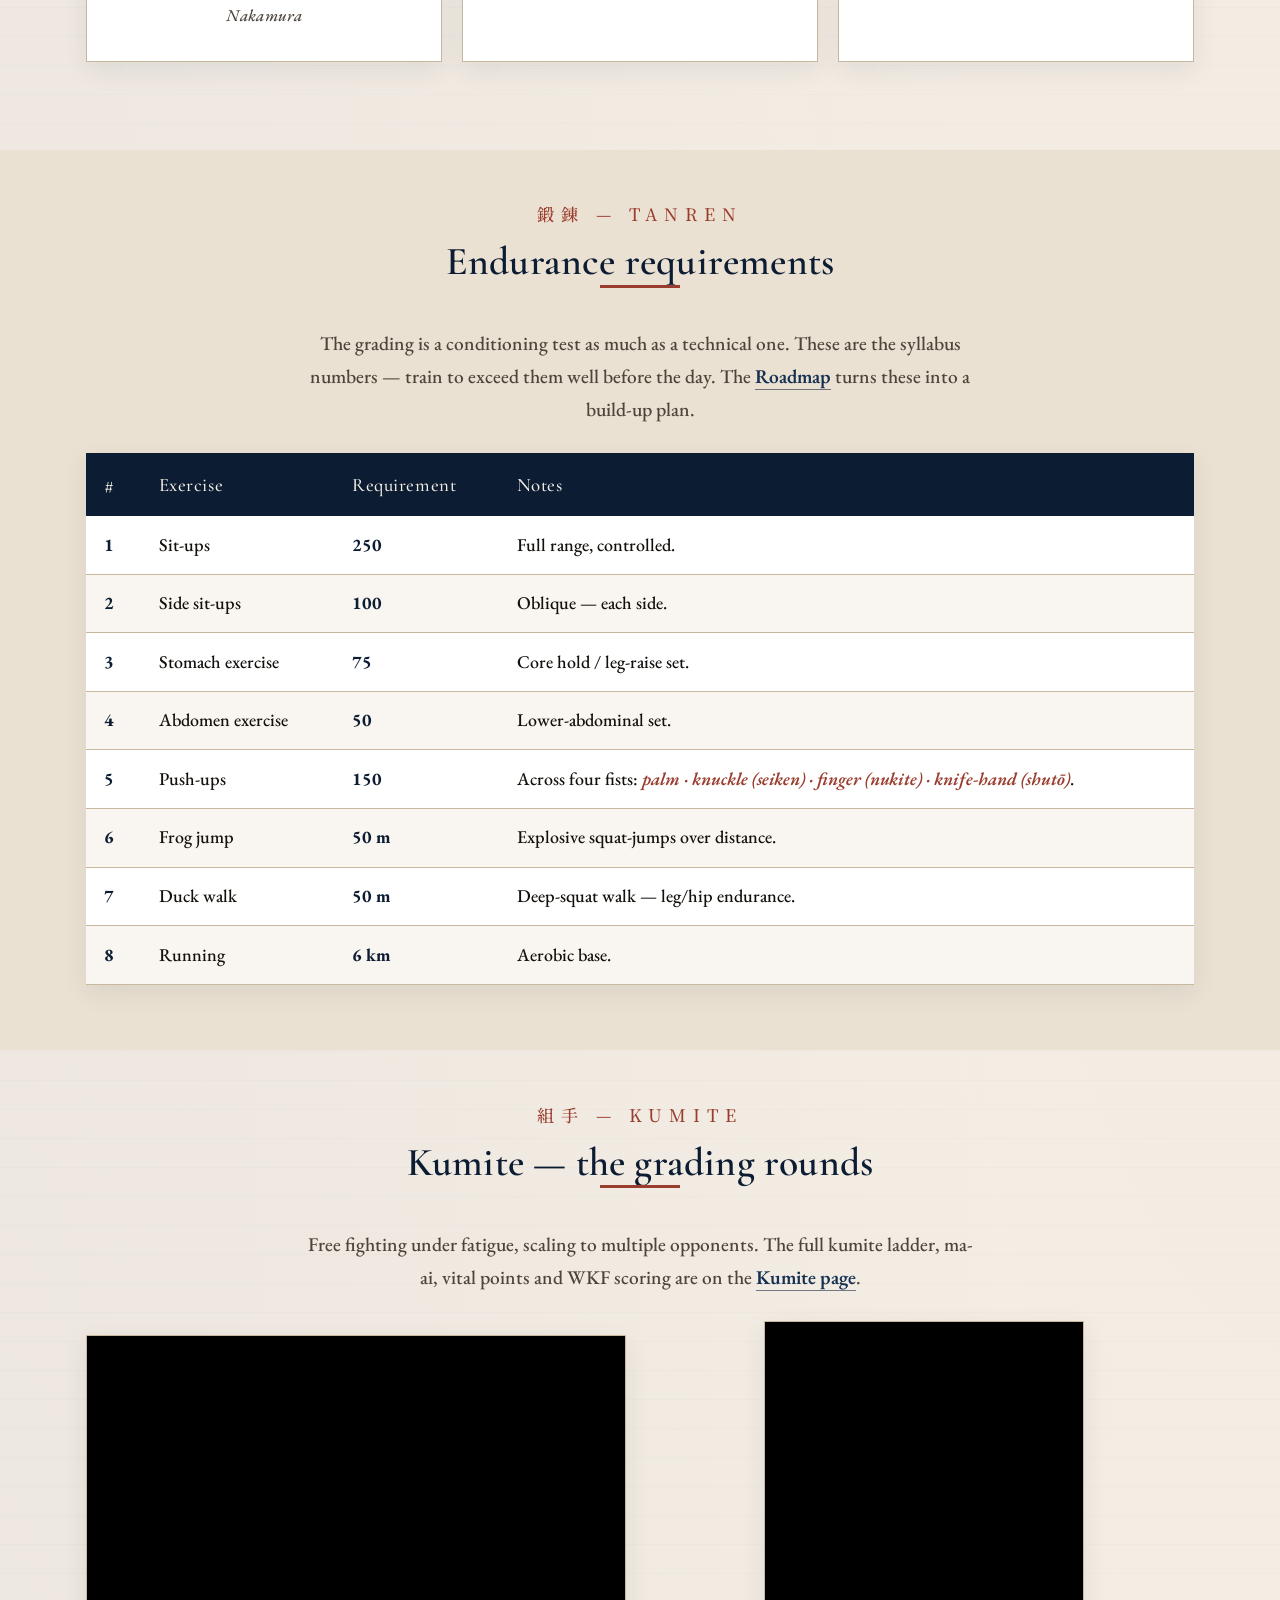
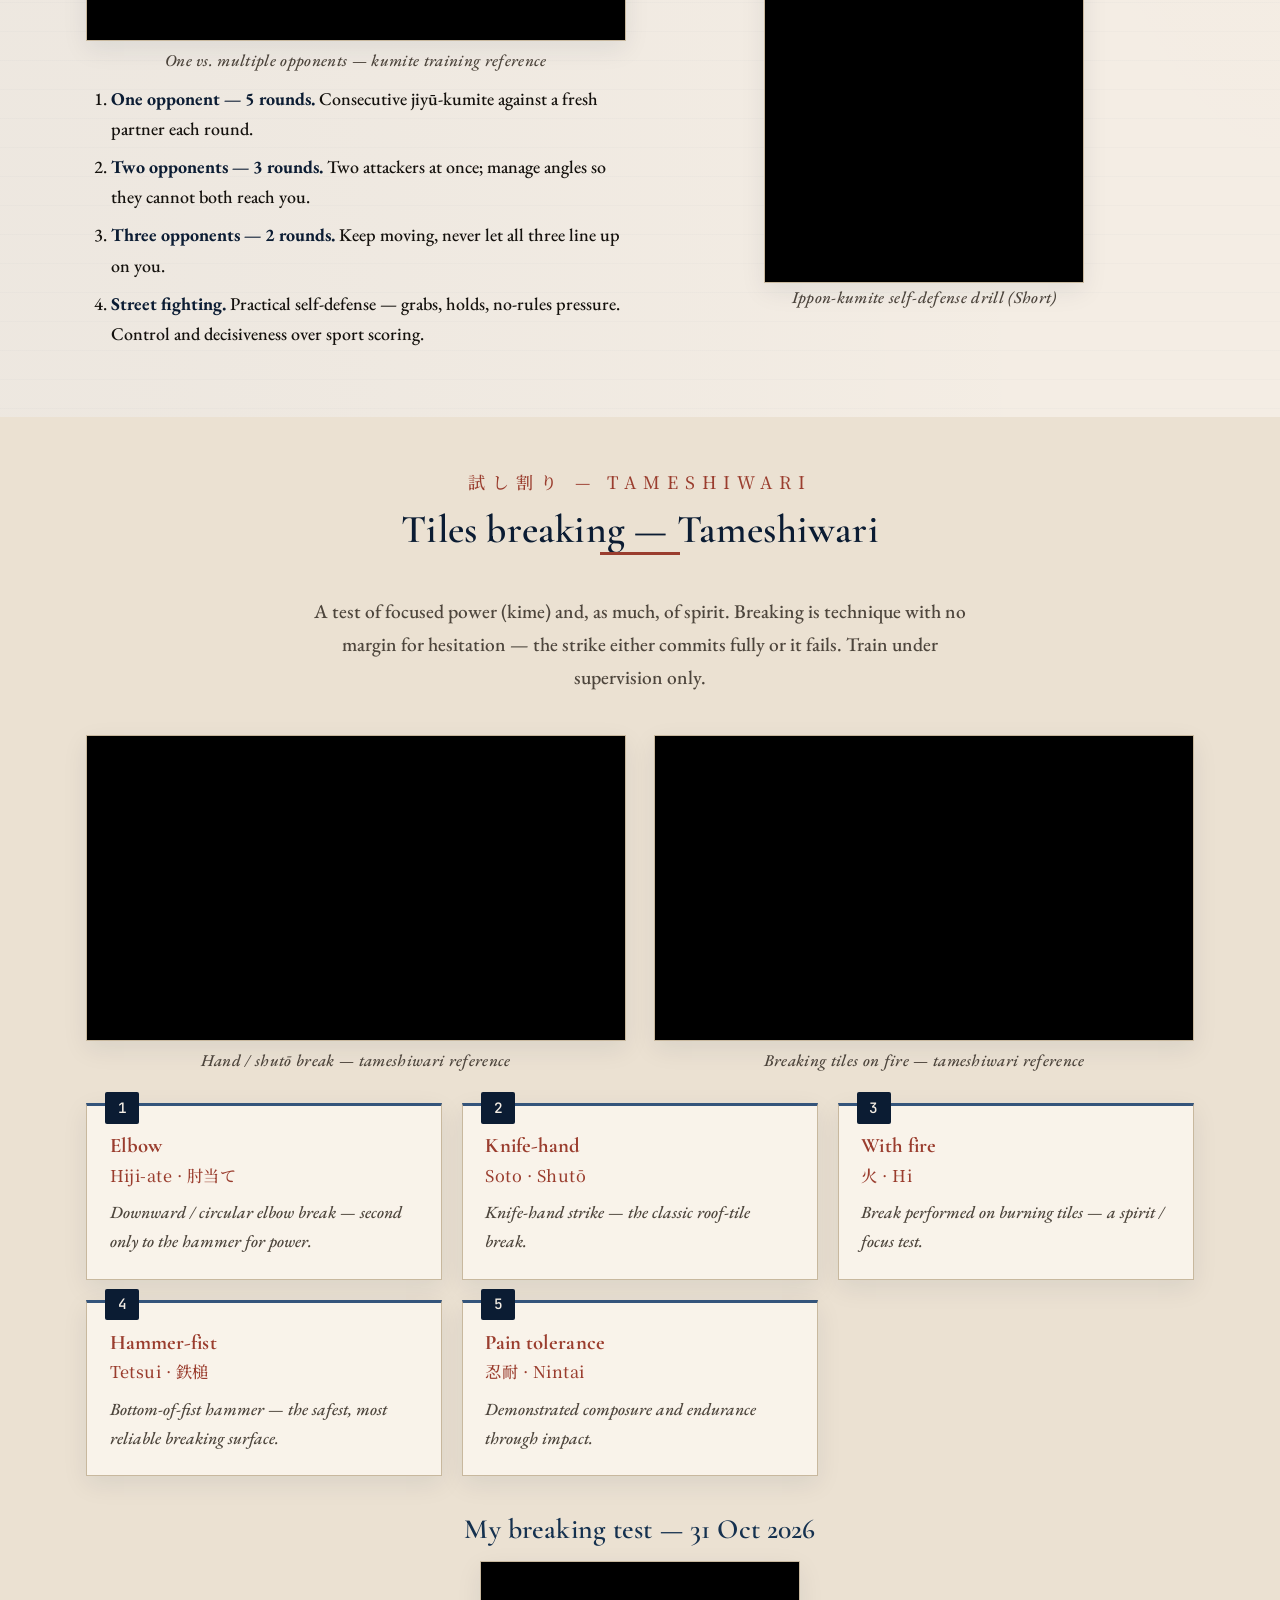
==== commit 77ed5def: "Shodan grading complete: six test days 5 Sep – 31 Oct 2026, tameshiwari video Replace the 'end of No" ====
--- a/grading.html
+++ b/grading.html
@@ -58,9 +58,31 @@
   <div class="container">
     <p class="eyebrow">Black Belt Grading · 黒帯審査 2026</p>
     <h1>The Shodan Syllabus</h1>
-    <p class="lede">The official OSK Academy Black Belt Grading examination, set and examined by <strong>Renshi Sajesh P.</strong> — 5th Dan Black Belt, WKF Coach. This page reproduces the syllabus in its own order and illustrates each domain with reference video, so the whole road to black belt can be revised in one place. <strong>Target test: end of November 2026</strong> (black-belt training began at 1st kyū in June 2026).</p>
+    <p class="lede">The official OSK Academy Black Belt Grading examination, set and examined by <strong>Renshi Sajesh P.</strong> — 5th Dan Black Belt, WKF Coach. This page reproduces the syllabus in its own order and illustrates each domain with reference video, so the whole road to black belt can be revised in one place. <strong>Graded over six test days, 5 Sep – 31 Oct 2026 — all completed, result awaited</strong> (black-belt training began at 1st kyū in June 2026).</p>
     <p class="breadcrumb-jp">基本 ・ 組手 ・ 型 ・ 鍛錬</p>
     <p style="color: var(--gray-soft); font-size: 0.92rem;">Kihon · Kumite · Kata · Tanren — Basics · Sparring · Forms · Conditioning</p>
+  </div>
+</section>
+
+<!-- ============ SCHEDULE ============ -->
+<section>
+  <div class="container-narrow">
+    <div class="section-title">
+      <span class="jp">日程 — Nittei</span>
+      <h2>The grading schedule, as it ran</h2>
+      <p class="lede">The examination was announced for 5 Sep – 10 Oct 2026; the last two tests were moved to 25 Oct and 31 Oct.</p>
+    </div>
+    <table>
+      <thead><tr><th>Date</th><th>Test</th><th>Status</th></tr></thead>
+      <tbody>
+        <tr><td>Sat 5 Sep 2026</td><td>6 km run</td><td>Done</td></tr>
+        <tr><td>Sun 6 Sep 2026</td><td>Stances, PT-1, PT-2</td><td>Done</td></tr>
+        <tr><td>Sun 20 Sep 2026</td><td>Kata, kihon</td><td>Done</td></tr>
+        <tr><td>Sun 27 Sep 2026</td><td>Ippon kumite, endurance</td><td>Done</td></tr>
+        <tr><td>Sun 25 Oct 2026</td><td>Kumite <em>(moved from 4 Oct)</em></td><td>Done</td></tr>
+        <tr><td>Sat 31 Oct 2026</td><td>Tiles breaking — tameshiwari <em>(moved from 10 Oct)</em></td><td>Done</td></tr>
+      </tbody>
+    </table>
   </div>
 </section>
 
@@ -416,6 +438,16 @@
       <div class="tech-card"><span class="syllabus-num">4</span><h4>Hammer-fist</h4><p class="name-jp">Tetsui · 鉄槌</p><p class="gloss">Bottom-of-fist hammer — the safest, most reliable breaking surface.</p></div>
       <div class="tech-card"><span class="syllabus-num">5</span><h4>Pain tolerance</h4><p class="name-jp">忍耐 · Nintai</p><p class="gloss">Demonstrated composure and endurance through impact.</p></div>
     </div>
+
+    <div style="margin-top: 2rem;">
+      <h3 style="text-align: center;">My breaking test — 31 Oct 2026</h3>
+      <div class="tech-video vertical">
+          <iframe loading="lazy" src="https://www.youtube-nocookie.com/embed/-9Pc5qXiau8"
+                  title="My shodan grading tameshiwari — 31 Oct 2026"
+                  allow="accelerometer; autoplay; clipboard-write; encrypted-media; gyroscope; picture-in-picture" allowfullscreen></iframe>
+        </div>
+        <p class="kata-video-caption">My tameshiwari, 31 Oct 2026 — hammer-fist, elbow (hiji-ate), tiles on the body (pain tolerance), hand strike through cloth.</p>
+    </div>
   </div>
 </section>
 
--- a/assets/styles.css
+++ b/assets/styles.css
@@ -63,6 +63,12 @@
 p { margin-bottom: 1rem; }
 strong { color: var(--indigo-deep); font-weight: 700; }
 em { color: var(--beni); font-weight: 600; }
+
+/* Keep inline emphasis legible on dark backgrounds (section.dark + the dark/warm callouts);
+   .callout.paper is light, so it is excluded and keeps the default ink colors. */
+section.dark strong, .callout:not(.paper) strong { color: inherit; }
+section.dark em, .callout:not(.paper) em { color: var(--kincha); }
+section.dark a, .callout:not(.paper) a { color: var(--kincha); border-bottom-color: rgba(201, 163, 94, 0.5); }
 
 a { color: var(--indigo); text-decoration: none; border-bottom: 1px solid rgba(11, 28, 51, 0.55); transition: all 0.18s ease; font-weight: 600; }
 a:hover { color: var(--beni); border-bottom-color: var(--beni); }
